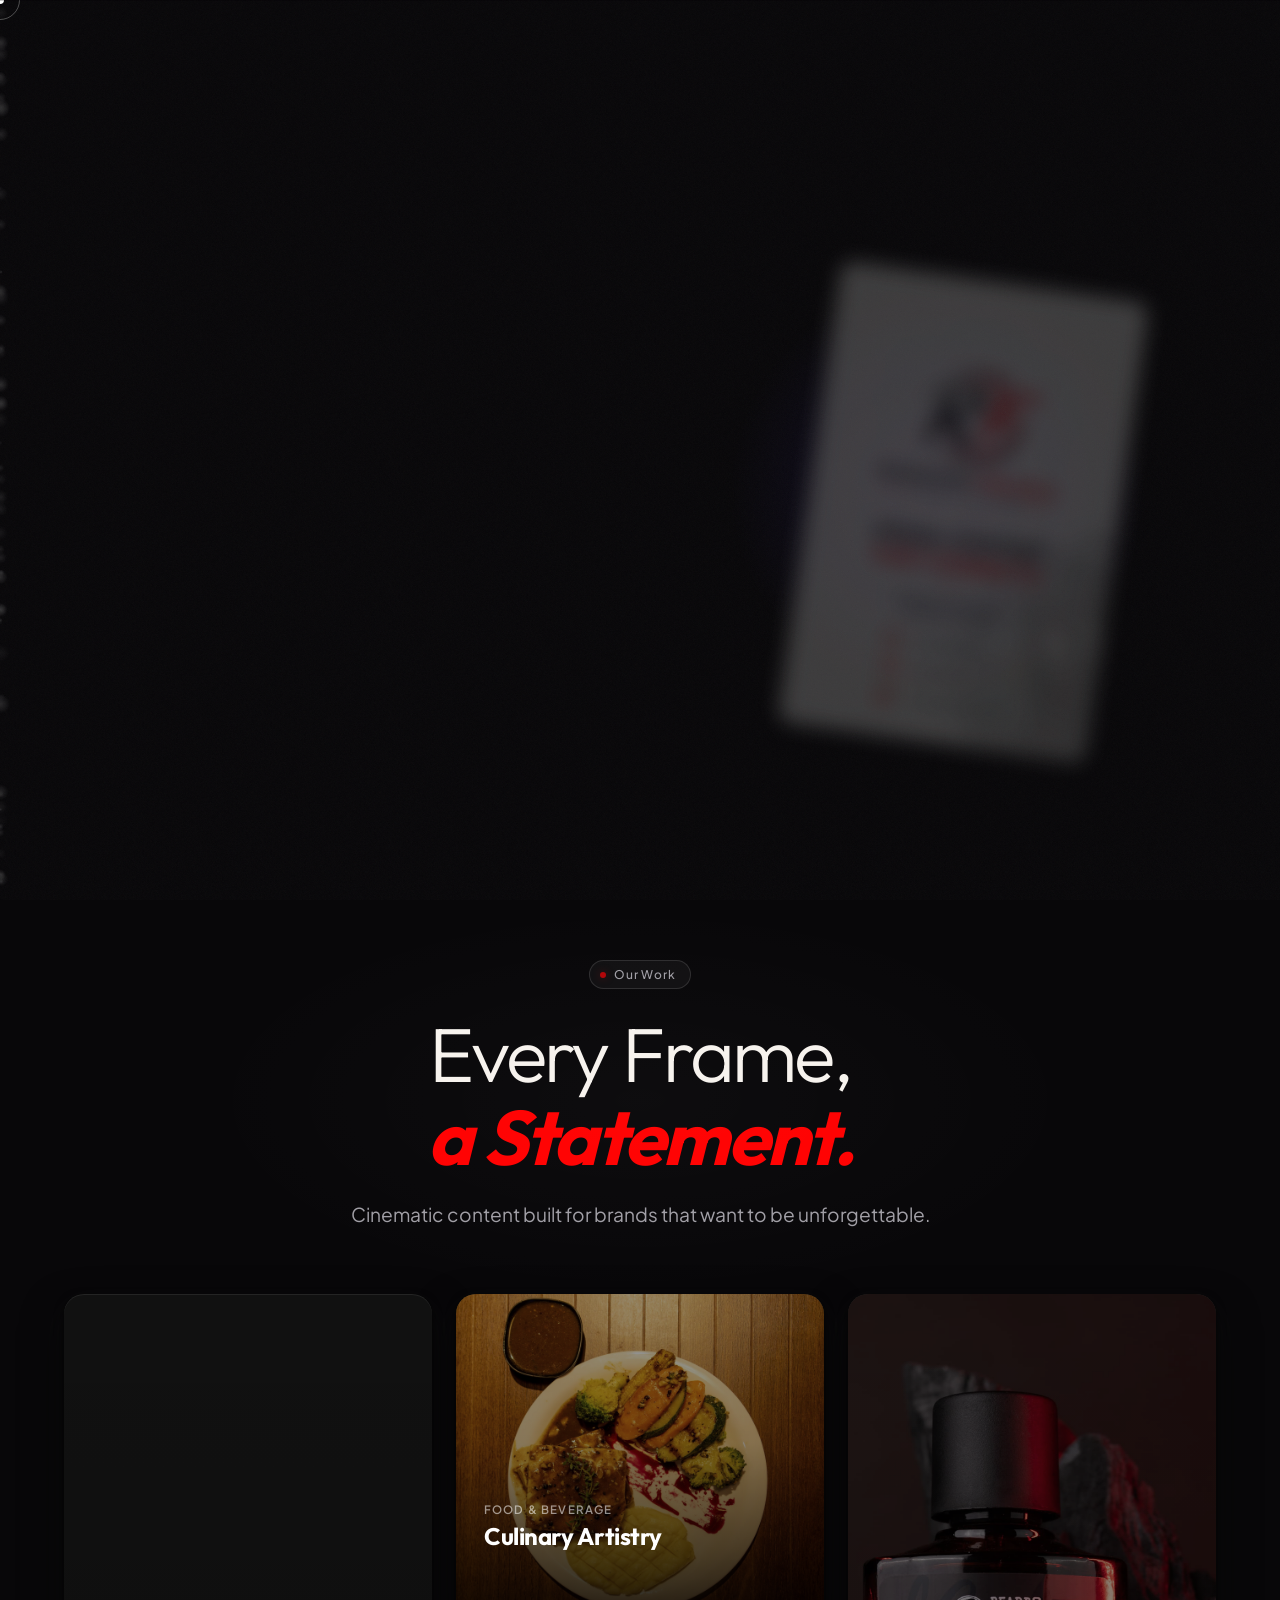
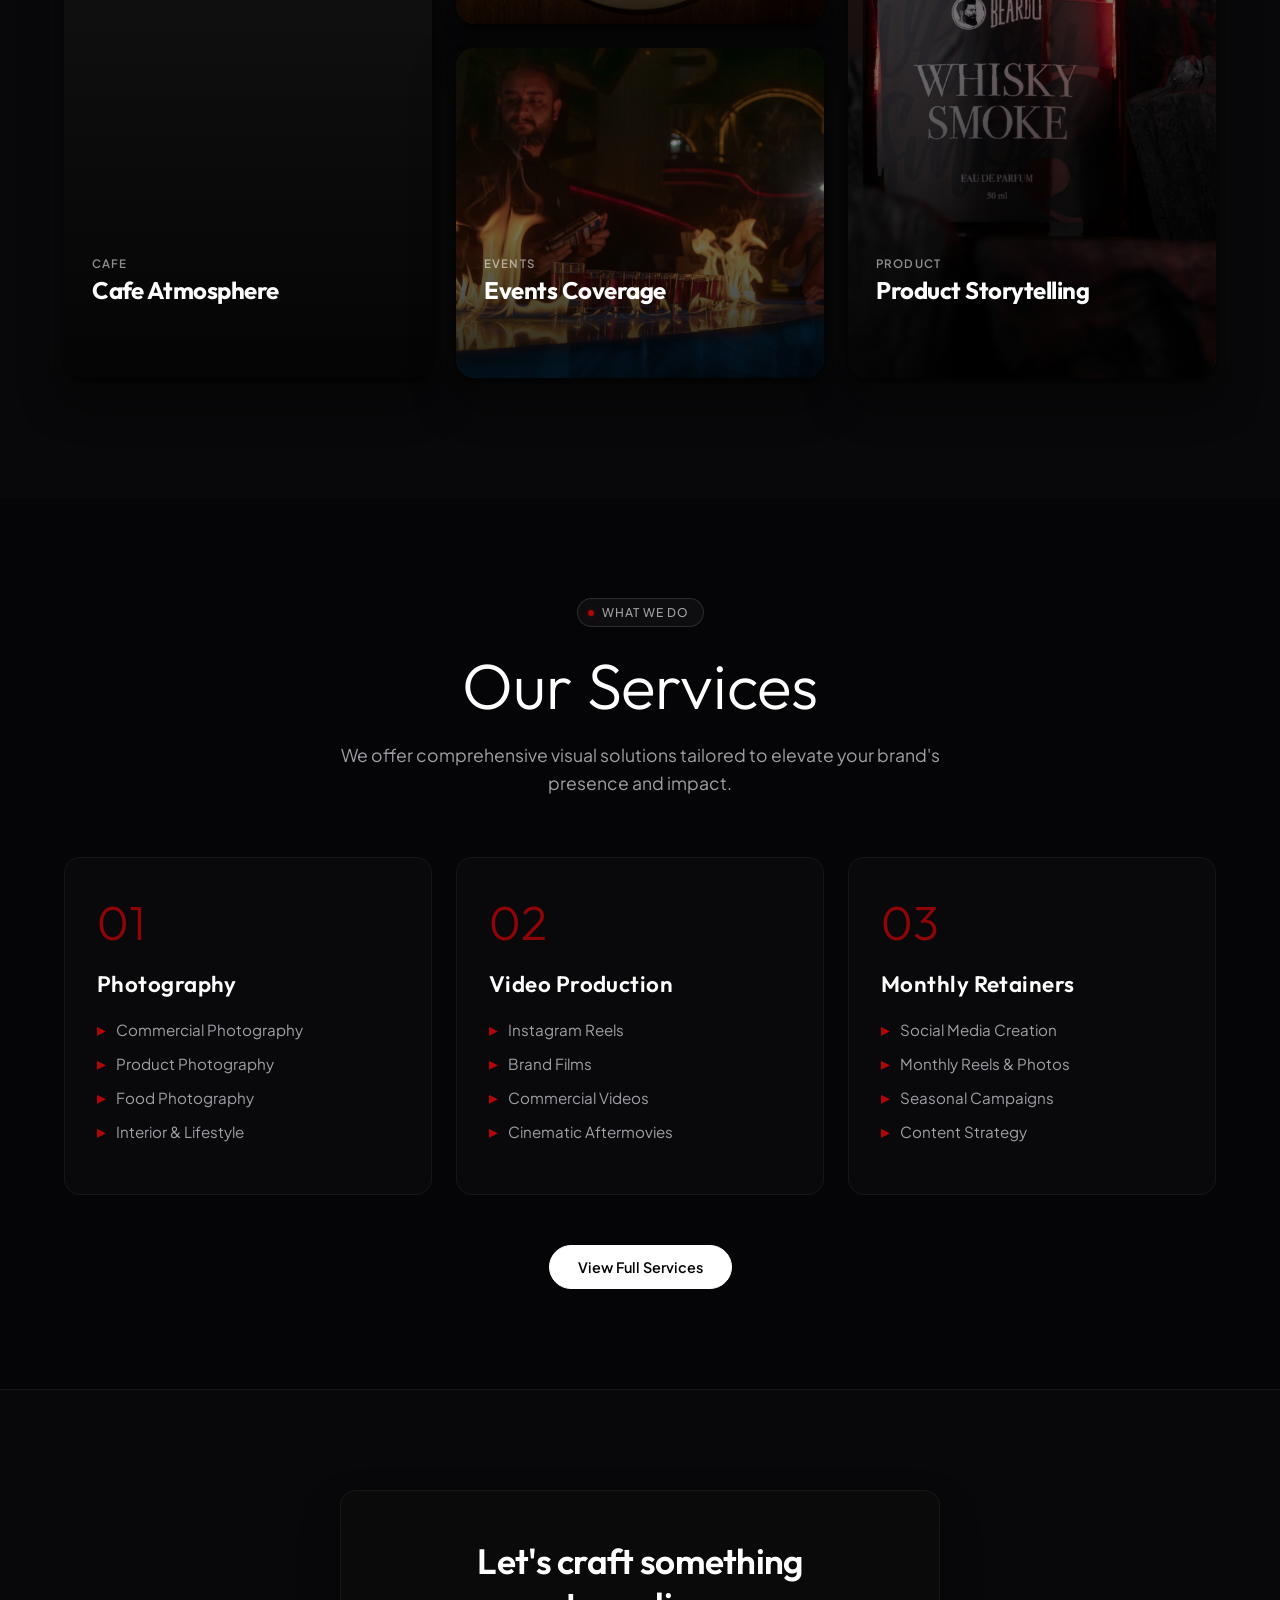
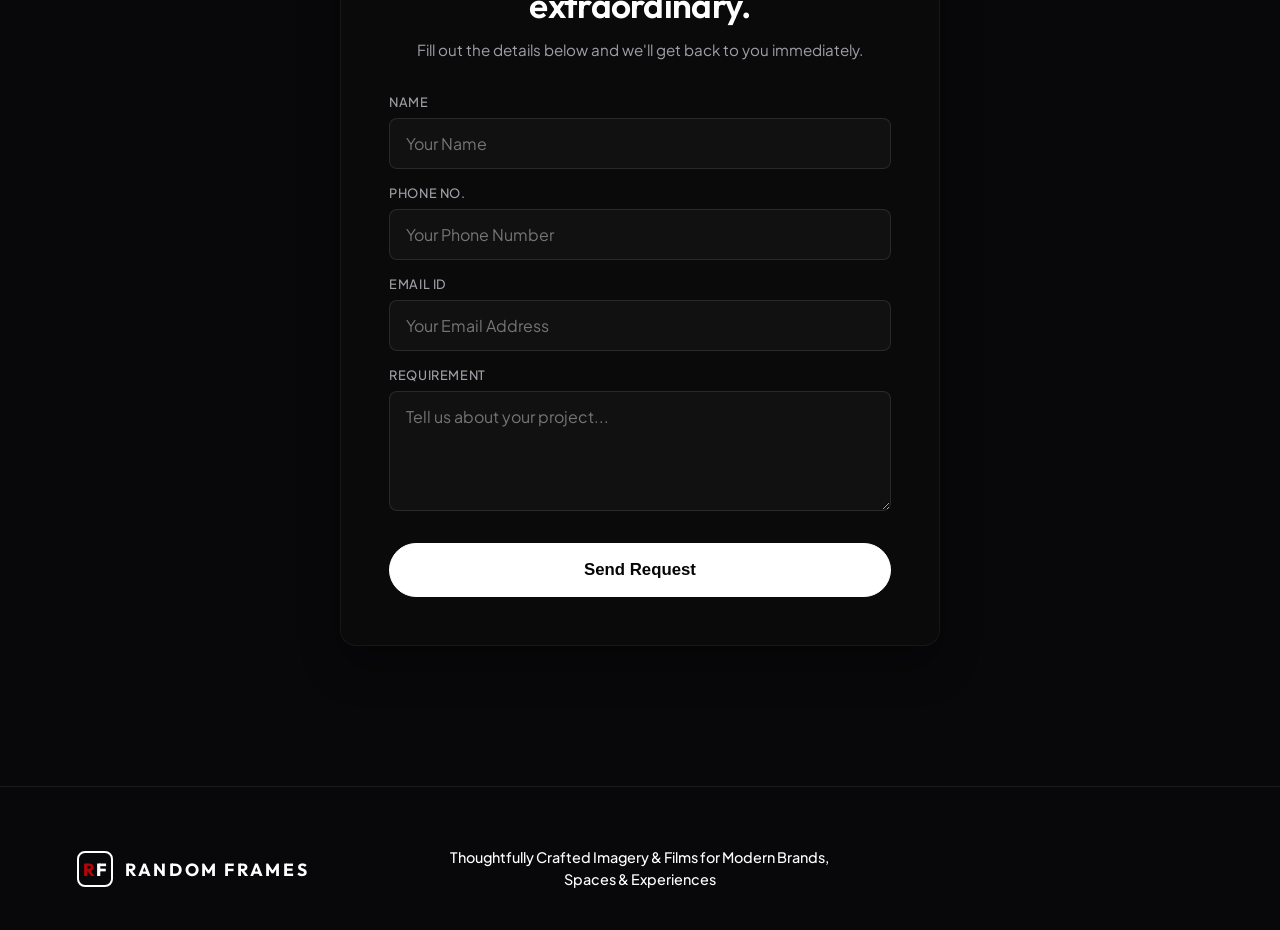
==== index.html @ 92a4f012 "Upload latest Random Frames website" ====
<!DOCTYPE html>
<html lang="en">

<head>
  <meta charset="UTF-8">
  <meta name="viewport" content="width=device-width, initial-scale=1.0">
  <title>Random Frames | Commercial Video for Brands</title>
  <link rel="icon" type="image/svg+xml" href="images/logo.svg">
  <!-- SEO Meta Tags -->
  <meta name="description"
    content="Random Frames crafts premium commercial video content for startups and emerging brands — turning your vision into cinematic stories that build trust, drive attention, and grow your business.">
  <meta name="author" content="Random Frames">

  <!-- Premium Fonts -->
  <link rel="preconnect" href="https://fonts.googleapis.com">
  <link rel="preconnect" href="https://fonts.gstatic.com" crossorigin>
  <link
    href="https://fonts.googleapis.com/css2?family=Outfit:wght@300;400;500;600;700&family=Plus+Jakarta+Sans:wght@300;400;500;600;700&display=swap"
    rel="stylesheet">

  <!-- CSS Stylesheet -->
  <link rel="stylesheet" href="style.css">


  <!-- GSAP CDN -->
  <script src="https://cdnjs.cloudflare.com/ajax/libs/gsap/3.12.2/gsap.min.js"></script>
</head>

<body class="home-page">

  <!-- Custom Premium Cursor -->
  <div class="custom-cursor" id="customCursor"></div>
  <div class="custom-cursor-follower" id="cursorFollower"></div>

  <!-- Cinematic Preloader Curtain -->
  <div class="preloader" id="preloader">
    <div class="preloader-content">
      <span class="preloader-text" id="preloaderText">RANDOM FRAMES</span>
      <div class="preloader-progress-bar">
        <div class="preloader-progress" id="preloaderProgress"></div>
      </div>
    </div>
  </div>

  <!-- Main Wrapper -->
  <div class="app-container">

    <!-- Navigation Bar -->
    <header class="navbar" id="navbar">
      <a href="index.html" class="nav-logo">
        <div class="logo-icon-rf header-rf">
          <span class="r">R</span><span class="f">F</span>
        </div>
        <span class="logo-text">Random Frames</span>
      </a>

      <nav class="nav-menu">
        <a href="#home" class="nav-link active">Home</a>
        <div class="nav-dropdown">
          <a href="#portfolio" class="nav-link dropdown-toggle">Our Work <span class="chevron">▼</span></a>
          <div class="dropdown-menu-container">
            <div class="dropdown-menu-grid">

              <!-- Food Category -->
              <a href="category-food.html" class="dropdown-item">
                <div class="dropdown-item-thumb">
                  <img src="images/Food & Beverage/food-5.webp" alt="Food">
                </div>
                <div class="dropdown-item-info">
                  <span class="dropdown-item-title">Food</span>
                  <span class="dropdown-item-desc">Premium menu visuals</span>
                </div>
              </a>

              <!-- Cafe Category -->
              <a href="category-cafe.html" class="dropdown-item">
                <div class="dropdown-item-thumb">
                  <video src="videos/cafe/Video-43.mp4" muted loop autoplay playsinline></video>
                </div>
                <div class="dropdown-item-info">
                  <span class="dropdown-item-title">Cafe</span>
                  <span class="dropdown-item-desc">Atmospheric cafe films</span>
                </div>
              </a>

              <!-- Events Category -->
              <a href="category-events.html" class="dropdown-item">
                <div class="dropdown-item-thumb">
                  <img src="images/events/IMG_7976.jpg" alt="Events">
                </div>
                <div class="dropdown-item-info">
                  <span class="dropdown-item-title">Events</span>
                  <span class="dropdown-item-desc">Unforgettable live coverage</span>
                </div>
              </a>

              <!-- Product Category -->
              <a href="category-product.html" class="dropdown-item">
                <div class="dropdown-item-thumb">
                  <img src="images/product/Perfume-1.jpg" alt="Product">
                </div>
                <div class="dropdown-item-info">
                  <span class="dropdown-item-title">Product</span>
                  <span class="dropdown-item-desc">Luxury commercial shoots</span>
                </div>
              </a>

            </div>
          </div>
        </div>
        <a href="services.html" class="nav-link">Services</a>
        <a href="#about" class="nav-link">About</a>
      </nav>

      <div class="nav-social-icons">
        <!-- Instagram -->
        <a href="https://www.instagram.com/random.frames.7/" target="_blank" rel="noopener noreferrer"
          class="nav-social-link" aria-label="Instagram" title="Follow on Instagram">
          <svg xmlns="http://www.w3.org/2000/svg" viewBox="0 0 24 24" fill="none" stroke="currentColor"
            stroke-width="1.8" stroke-linecap="round" stroke-linejoin="round">
            <rect x="2" y="2" width="20" height="20" rx="5" ry="5" />
            <circle cx="12" cy="12" r="4.5" />
            <circle cx="17.5" cy="6.5" r="0.5" fill="currentColor" stroke="none" />
          </svg>
        </a>
        <!-- WhatsApp -->
        <a href="https://wa.me/919886688047?text=Hi%20Random%20Frames!%20I%27d%20love%20to%20discuss%20a%20project%20with%20you."
          target="_blank" rel="noopener noreferrer" class="nav-social-link" aria-label="WhatsApp"
          title="Chat on WhatsApp">
          <svg xmlns="http://www.w3.org/2000/svg" viewBox="0 0 24 24" fill="currentColor">
            <path
              d="M17.472 14.382c-.297-.149-1.758-.867-2.03-.967-.273-.099-.471-.148-.67.15-.197.297-.767.966-.94 1.164-.173.199-.347.223-.644.075-.297-.15-1.255-.463-2.39-1.475-.883-.788-1.48-1.761-1.653-2.059-.173-.297-.018-.458.13-.606.134-.133.298-.347.446-.52.149-.174.198-.298.298-.497.099-.198.05-.371-.025-.52-.075-.149-.669-1.612-.916-2.207-.242-.579-.487-.5-.669-.51-.173-.008-.371-.01-.57-.01-.198 0-.52.074-.792.372-.272.297-1.04 1.016-1.04 2.479 0 1.462 1.065 2.875 1.213 3.074.149.198 2.096 3.2 5.077 4.487.709.306 1.262.489 1.694.625.712.227 1.36.195 1.871.118.571-.085 1.758-.719 2.006-1.413.248-.694.248-1.289.173-1.413-.074-.124-.272-.198-.57-.347z" />
            <path
              d="M12 0C5.373 0 0 5.373 0 12c0 2.117.553 4.103 1.522 5.83L.057 23.535a.5.5 0 0 0 .608.608l5.706-1.465A11.94 11.94 0 0 0 12 24c6.627 0 12-5.373 12-12S18.627 0 12 0zm0 22c-1.865 0-3.638-.498-5.168-1.37l-.37-.213-3.834.985.999-3.737-.228-.384A9.964 9.964 0 0 1 2 12C2 6.477 6.477 2 12 2s10 4.477 10 10-4.477 10-10 10z" />
          </svg>
        </a>
      </div>

      <!-- Mobile Menu Toggle -->
      <button class="mobile-menu-toggle" id="menuToggle" aria-label="Toggle Menu">
        <span></span>
        <span></span>
        <span></span>
      </button>
    </header>

    <!-- Mobile Navigation Overlay -->
    <div class="mobile-nav" id="mobileNav">
      <div class="mobile-nav-links">
        <a href="#home" class="mobile-nav-link">Home</a>
        <div class="mobile-dropdown">
          <button class="mobile-dropdown-toggle" id="mobileDropdownToggle">Our Work <span
              class="chevron">▼</span></button>
          <div class="mobile-dropdown-menu" id="mobileDropdownMenu">
            <a href="category-food.html" class="mobile-dropdown-link">Food</a>
            <a href="category-cafe.html" class="mobile-dropdown-link">Cafe</a>
            <a href="category-events.html" class="mobile-dropdown-link">Events</a>
            <a href="category-product.html" class="mobile-dropdown-link">Product</a>
          </div>
        </div>
        <a href="services.html" class="mobile-nav-link">Services</a>
        <a href="#about" class="mobile-nav-link">About</a>
        <div class="mobile-social-icons">
          <a href="https://www.instagram.com/random.frames.7/" target="_blank" rel="noopener noreferrer"
            class="mobile-social-link" aria-label="Instagram">
            <svg xmlns="http://www.w3.org/2000/svg" viewBox="0 0 24 24" fill="none" stroke="currentColor"
              stroke-width="1.8" stroke-linecap="round" stroke-linejoin="round">
              <rect x="2" y="2" width="20" height="20" rx="5" ry="5" />
              <circle cx="12" cy="12" r="4.5" />
              <circle cx="17.5" cy="6.5" r="0.5" fill="currentColor" stroke="none" />
            </svg>
            <span>Instagram</span>
          </a>
          <a href="https://wa.me/919886688047?text=Hi%20Random%20Frames!%20I%27d%20love%20to%20discuss%20a%20project%20with%20you."
            target="_blank" rel="noopener noreferrer" class="mobile-social-link" aria-label="WhatsApp">
            <svg xmlns="http://www.w3.org/2000/svg" viewBox="0 0 24 24" fill="currentColor">
              <path
                d="M17.472 14.382c-.297-.149-1.758-.867-2.03-.967-.273-.099-.471-.148-.67.15-.197.297-.767.966-.94 1.164-.173.199-.347.223-.644.075-.297-.15-1.255-.463-2.39-1.475-.883-.788-1.48-1.761-1.653-2.059-.173-.297-.018-.458.13-.606.134-.133.298-.347.446-.52.149-.174.198-.298.298-.497.099-.198.05-.371-.025-.52-.075-.149-.669-1.612-.916-2.207-.242-.579-.487-.5-.669-.51-.173-.008-.371-.01-.57-.01-.198 0-.52.074-.792.372-.272.297-1.04 1.016-1.04 2.479 0 1.462 1.065 2.875 1.213 3.074.149.198 2.096 3.2 5.077 4.487.709.306 1.262.489 1.694.625.712.227 1.36.195 1.871.118.571-.085 1.758-.719 2.006-1.413.248-.694.248-1.289.173-1.413-.074-.124-.272-.198-.57-.347z" />
              <path
                d="M12 0C5.373 0 0 5.373 0 12c0 2.117.553 4.103 1.522 5.83L.057 23.535a.5.5 0 0 0 .608.608l5.706-1.465A11.94 11.94 0 0 0 12 24c6.627 0 12-5.373 12-12S18.627 0 12 0zm0 22c-1.865 0-3.638-.498-5.168-1.37l-.37-.213-3.834.985.999-3.737-.228-.384A9.964 9.964 0 0 1 2 12C2 6.477 6.477 2 12 2s10 4.477 10 10-4.477 10-10 10z" />
            </svg>
            <span>WhatsApp</span>
          </a>
        </div>
      </div>
    </div>

    <!-- Hero / Cover Section -->
    <main class="hero-section" id="home">
      <div class="hero-grid">

        <!-- Left Side: Text Content -->
        <div class="hero-text-content">
          <div class="hero-badge" id="heroBadge">
            <span class="badge-dot"></span>
            Build · Brand · Boost
          </div>

          <h1 class="hero-title" id="heroTitle">
            <span class="anim-line">Your Brand Deserves</span>
            <span class="anim-line">a Story Worth</span>
            <span class="anim-line" style="color: red;">Watching.</span>
          </h1>

          <p class="hero-description" id="heroDescription">
            At Random Frames, we create visual content that brings your brand to life. From videos and reels to
            photography, we turn your vision into compelling content that captures attention and creates lasting impact.
          </p>

          <div class="hero-actions" id="heroActions">
            <a href="#portfolio" class="btn btn-primary magnetic" data-strength="20">See Our Work</a>
            <a href="#contact" class="btn btn-secondary magnetic" data-strength="20">Start a Project</a>
          </div>
        </div>

        <!-- Right Side: Cinematic Frame -->
        <div class="hero-media-content" id="heroMediaContainer">

          <!-- Pulsing ambient colour orb behind the stack -->
          <div class="hero-orb"></div>

          <!-- Ghost / echo card (blurred, rotated opposite) -->
          <div class="hero-echo-layer" id="heroEchoLayer">
            <img src="images/hero/MAIN LOGO.png" class="hero-echo-img" id="heroEchoImg" alt="">
          </div>

          <!-- Main tilted card -->
          <div class="hero-card-frame image-reveal-wrapper" id="heroRevealWrapper">

            <!-- Viewfinder corner brackets -->
            <span class="vf-corner vf-tl"></span>
            <span class="vf-corner vf-tr"></span>
            <span class="vf-corner vf-bl"></span>
            <span class="vf-corner vf-br"></span>

            <!-- Curtain for initial page-load reveal -->
            <div class="image-reveal-curtain"></div>

            <!-- Shutter blades (for transition animation) -->
            <div class="shutter-overlay" id="shutterOverlay">
              <div class="shutter-blade"></div>
              <div class="shutter-blade"></div>
              <div class="shutter-blade"></div>
              <div class="shutter-blade"></div>
              <div class="shutter-blade"></div>
            </div>

            <!-- Scanner line -->
            <div class="hero-scanner"></div>

            <!-- Slides -->
            <div class="hero-slideshow" id="heroSlideshow">
              <div class="hero-slide active" data-caption="Main Identity">
                <img src="images/hero/MAIN LOGO.png" alt="Random Frames Main Logo" class="hero-slide-img">
              </div>
              <div class="hero-slide" data-caption="Cafe Promo">
                <img src="images/hero/CAFE PROMO .png" alt="Cafe Promo Commercial" class="hero-slide-img">
              </div>
              <div class="hero-slide" data-caption="Event Coverage">
                <img src="images/hero/EVENT COVERAGE.png" alt="Event Coverage Video" class="hero-slide-img">
              </div>
              <div class="hero-slide" data-caption="Real Estate">
                <img src="images/hero/REAL ESTATE.png" alt="Real Estate Video Production" class="hero-slide-img">
              </div>
            </div>

            <!-- Vignette overlay -->
            <div class="slide-vignette"></div>


            <!-- Progress strips -->
            <div class="slide-progress-strips" id="slideProgressStrips">
              <div class="slide-strip active" data-index="0"></div>
              <div class="slide-strip" data-index="1"></div>
              <div class="slide-strip" data-index="2"></div>
              <div class="slide-strip" data-index="3"></div>
            </div>
          </div><!-- /.hero-card-frame -->

          <!-- Decorative ambient glow -->
          <div class="hero-ambient-glow"></div>
        </div><!-- /.hero-media-content -->


      </div>
    </main>

    <!-- ==================== PORTFOLIO SECTION ==================== -->
    <section class="portfolio-section" id="portfolio">

      <!-- Section Header -->
      <div class="portfolio-header">
        <div class="portfolio-header-badge">
          <span class="badge-dot"></span>
          Our Work
        </div>

        <h2 class="portfolio-heading">
          <span class="portfolio-heading-line">Every Frame,</span>
          <span class="portfolio-heading-line portfolio-heading-italic">a Statement.</span>
        </h2>

        <p class="portfolio-subtext">
          Cinematic content built for brands that want to be unforgettable.
        </p>
      </div>

      <!-- Category Cards Grid -->
      <div class="cat-grid" id="catGrid">

        <!-- Food -->
        <a href="category-food.html" class="cat-card" id="catFood">
          <div class="cat-card-media">
            <img src="images/Food & Beverage/food-5.webp" alt="Food Photography">
          </div>
          <div class="cat-card-overlay">
            <div class="cat-card-body">
              <div class="cat-card-label">Food &amp; Beverage</div>
              <h3 class="cat-card-title">Culinary Artistry</h3>
              <p class="cat-card-desc">Premium menu photography that makes every dish irresistible</p>
            </div>
            <div class="cat-card-arrow">↗</div>
          </div>
          <div class="cat-card-glow"></div>
        </a>

        <!-- Cafe -->
        <a href="category-cafe.html" class="cat-card cat-card--video-bg" id="catCafe">
          <div class="cat-card-media">
            <video muted loop autoplay playsinline>
              <source src="videos/cafe/Video-43.mp4" type="video/mp4">
            </video>
          </div>
          <div class="cat-card-overlay">
            <div class="cat-card-body">
              <div class="cat-card-label">Cafe</div>
              <h3 class="cat-card-title">Cafe Atmosphere</h3>
              <p class="cat-card-desc">Cinematic films that capture the soul of your cafe brand</p>
            </div>
            <div class="cat-card-arrow">↗</div>
          </div>
          <div class="cat-card-glow"></div>
        </a>

        <!-- Events -->
        <a href="category-events.html" class="cat-card" id="catEvents">
          <div class="cat-card-media">
            <img src="images/events/IMG_7976.jpg" alt="Events Coverage">
          </div>
          <div class="cat-card-overlay">
            <div class="cat-card-body">
              <div class="cat-card-label">Events</div>
              <h3 class="cat-card-title">Events Coverage</h3>
              <p class="cat-card-desc">High-energy live coverage that preserves every unforgettable moment</p>
            </div>
            <div class="cat-card-arrow">↗</div>
          </div>
          <div class="cat-card-glow"></div>
        </a>

        <!-- Product -->
        <a href="category-product.html" class="cat-card cat-card--tall" id="catProduct">
          <div class="cat-card-media">
            <img src="images/product/Perfume-1.jpg" alt="Product Shoots">
          </div>
          <div class="cat-card-overlay">
            <div class="cat-card-body">
              <div class="cat-card-label">Product</div>
              <h3 class="cat-card-title">Product Storytelling</h3>
              <p class="cat-card-desc">Luxury commercial shoots that make your product unforgettable</p>
            </div>
            <div class="cat-card-arrow">↗</div>
          </div>
          <div class="cat-card-glow"></div>
        </a>

      </div><!-- /cat-grid -->

    </section>
    <!-- ==================== END PORTFOLIO ==================== -->


    <!-- ==================== SERVICES SECTION ==================== -->
    <section class="services-section" id="services">
      <div class="services-header">
        <div class="services-badge scroll-reveal">
          <span class="badge-dot"></span>
          What We Do
        </div>
        <h2 class="services-heading scroll-reveal delay-1">Our Services</h2>
        <p class="services-subtext scroll-reveal delay-2">
          We offer comprehensive visual solutions tailored to elevate your brand's presence and impact.
        </p>
      </div>

      <div class="services-grid-home">
        <!-- Photography -->
        <div class="service-card-home scroll-reveal delay-1">
          <div class="luxury-index-home">01</div>
          <h3 class="service-title-home">Photography</h3>
          <ul class="service-list-home">
            <li>Commercial Photography</li>
            <li>Product Photography</li>
            <li>Food Photography</li>
            <li>Interior & Lifestyle</li>
          </ul>
        </div>

        <!-- Video Production -->
        <div class="service-card-home scroll-reveal delay-2">
          <div class="luxury-index-home">02</div>
          <h3 class="service-title-home">Video Production</h3>
          <ul class="service-list-home">
            <li>Instagram Reels</li>
            <li>Brand Films</li>
            <li>Commercial Videos</li>
            <li>Cinematic Aftermovies</li>
          </ul>
        </div>

        <!-- Content Production -->
        <div class="service-card-home scroll-reveal delay-3">
          <div class="luxury-index-home">03</div>
          <h3 class="service-title-home">Monthly Retainers</h3>
          <ul class="service-list-home">
            <li>Social Media Creation</li>
            <li>Monthly Reels & Photos</li>
            <li>Seasonal Campaigns</li>
            <li>Content Strategy</li>
          </ul>
        </div>
      </div>

      <div class="services-cta-wrap scroll-reveal delay-4">
        <a href="services.html" class="btn btn-primary">View Full Services</a>
      </div>
    </section>


    <!-- ==================== CONTACT SECTION ==================== -->
    <section class="contact-section" id="contact">
      <div class="contact-container scroll-reveal">
        <h2 class="contact-title scroll-reveal delay-1">Let's craft something <span
            class="highlight">extraordinary.</span></h2>
        <p class="contact-desc scroll-reveal delay-2">Fill out the details below and we'll get back to you immediately.
        </p>

        <form class="project-form scroll-reveal delay-3" id="projectForm">
          <div class="form-group">
            <label for="pName">Name</label>
            <input type="text" id="pName" placeholder="Your Name" required>
          </div>
          <div class="form-group">
            <label for="pPhone">Phone No.</label>
            <input type="tel" id="pPhone" placeholder="Your Phone Number" required>
          </div>
          <div class="form-group">
            <label for="pEmail">Email ID</label>
            <input type="email" id="pEmail" placeholder="Your Email Address" required>
          </div>
          <div class="form-group">
            <label for="pReq">Requirement</label>
            <textarea id="pReq" rows="4" placeholder="Tell us about your project..." required></textarea>
          </div>
          <button type="submit" class="btn btn-primary form-submit-btn">Send Request</button>
        </form>
      </div>
    </section>
    <!-- ==================== END CONTACT ==================== -->

  </div>


  <!-- Modern Video Lightbox Player Modal -->
  <div class="video-modal" id="videoModal">
    <div class="video-modal-bg" id="videoModalBg"></div>
    <div class="video-modal-container" id="videoModalContainer">
      <button class="video-modal-close" id="videoModalClose" aria-label="Close Player">✕</button>
      <div class="video-player-wrapper">
        <video id="modalVideo" src="" playsinline></video>

        <!-- Premium Controls Overlay -->
        <div class="player-controls" id="playerControls">
          <!-- Seeker / Timeline -->
          <div class="timeline-container" id="timelineContainer">
            <div class="timeline-slider">
              <div class="timeline-progress" id="timelineProgress"></div>
              <div class="timeline-hover" id="timelineHover"></div>
              <div class="timeline-handle" id="timelineHandle"></div>
            </div>
          </div>

          <div class="controls-main">
            <div class="controls-left">
              <button class="control-btn" id="playBtn" aria-label="Play/Pause">
                <svg class="play-icon" viewBox="0 0 24 24" width="22" height="22">
                  <path d="M8 5v14l11-7z" fill="white" />
                </svg>
                <svg class="pause-icon" viewBox="0 0 24 24" width="22" height="22" style="display:none;">
                  <path d="M6 19h4V5H6v14zm8-14v14h4V5h-4z" fill="white" />
                </svg>
              </button>

              <div class="volume-container">
                <button class="control-btn" id="volumeBtn" aria-label="Mute/Unmute">
                  <svg class="volume-high" viewBox="0 0 24 24" width="20" height="20">
                    <path
                      d="M3 9v6h4l5 5V4L7 9H3zm13.5 3c0-1.77-1.02-3.29-2.5-4.03v8.05c1.48-.73 2.5-2.25 2.5-4.02zM14 3.23v2.06c2.89.86 5 3.54 5 6.71s-2.11 5.85-5 6.71v2.06c4.01-.91 7-4.49 7-8.77s-2.99-7.86-7-8.77z"
                      fill="white" />
                  </svg>
                  <svg class="volume-muted" viewBox="0 0 24 24" width="20" height="20" style="display:none;">
                    <path
                      d="M16.5 12c0-1.77-1.02-3.29-2.5-4.03v2.21l2.45 2.45c.03-.21.05-.42.05-.63zm2.5 0c0 .94-.2 1.82-.54 2.64l1.51 1.51C20.63 14.91 21 13.5 21 12c0-4.28-2.99-7.86-7-8.77v2.06c2.89.86 5 3.54 5 6.71zM4.27 3L3 4.27 7.73 9H3v6h4l5 5v-6.73l4.25 4.25c-.67.52-1.42.93-2.25 1.18v2.06c1.38-.31 2.63-.95 3.69-1.81L19.73 21 21 19.73l-9-9L4.27 3zM12 4L9.91 6.09 12 8.18V4z"
                      fill="white" />
                  </svg>
                </button>
                <div class="volume-slider-wrap">
                  <div class="volume-track">
                    <div class="volume-bar" id="volumeBar"></div>
                  </div>
                </div>
              </div>

              <div class="time-display">
                <span id="currentTime">0:00</span>
                <span class="time-separator">/</span>
                <span id="durationTime">0:00</span>
              </div>
            </div>

            <div class="controls-right">
              <button class="control-btn speed-toggle" id="speedBtn">1.0x</button>
              <button class="control-btn" id="fullscreenBtn" aria-label="Toggle Fullscreen">
                <svg viewBox="0 0 24 24" width="20" height="20">
                  <path d="M7 14H5v5h5v-2H7v-3zm-2-4h2V7h3V5H5v5zm12 7h-3v2h5v-5h-2v3zM14 5v2h3v3h2V5h-5z"
                    fill="white" />
                </svg>
              </button>
            </div>
          </div>
        </div>
      </div>
    </div>
  </div>

  <!-- FOOTER -->
  <footer class="main-footer">
    <div class="footer-left scroll-reveal">
      <a href="index.html" class="footer-logo-wrap">
        <div class="logo-icon-rf footer-rf">
          <span class="r">R</span><span class="f">F</span>
        </div>
        <span class="footer-logo">RANDOM FRAMES</span>
      </a>
    </div>
    <div class="footer-middle scroll-reveal delay-1">
      <p class="footer-tagline">Thoughtfully Crafted Imagery & Films for Modern Brands, Spaces & Experiences</p>
    </div>
    <div class="footer-right scroll-reveal delay-2">
      <a href="https://www.instagram.com/random.frames.7/" target="_blank" rel="noopener noreferrer"
        class="footer-social-link">
        <svg xmlns="http://www.w3.org/2000/svg" viewBox="0 0 24 24" fill="none" stroke="currentColor" stroke-width="1.8"
          stroke-linecap="round" stroke-linejoin="round">
          <rect x="2" y="2" width="20" height="20" rx="5" ry="5" />
          <circle cx="12" cy="12" r="4.5" />
          <circle cx="17.5" cy="6.5" r="0.5" fill="currentColor" stroke="none" />
        </svg>
        <span>@random.frames.7</span>
      </a>
    </div>
  </footer>

  <!-- JavaScript -->
  <script src="script.js"></script>
</body>

</html>
---- style.css ----
/* Modern Reset & Base Styles */
*,
*::before,
*::after {
  box-sizing: border-box;
  margin: 0;
  padding: 0;
}

:root {
  --bg-color: #080709;
  --bg-darker: #050406;
  --text-primary: #f7f3ee;
  --text-secondary: #a19fa6;
  --text-dim: #6d6b71;
  --accent-white: #ffffff;
  --accent-gray: rgba(255, 255, 255, 0.08);
  --accent-gray-hover: rgba(255, 255, 255, 0.16);
  --border-color: rgba(255, 255, 255, 0.08);

  --font-heading: 'Outfit', -apple-system, BlinkMacSystemFont, "Segoe UI", Roboto, sans-serif;
  --font-body: 'Plus Jakarta Sans', -apple-system, BlinkMacSystemFont, "Segoe UI", Roboto, sans-serif;

  --transition-smooth: all 0.6s cubic-bezier(0.16, 1, 0.3, 1);
  --transition-fast: all 0.3s cubic-bezier(0.25, 0.8, 0.25, 1);

  /* Brand accent red */
  --accent-red: #b10508;
  --accent-red-glow: rgba(177, 5, 8, 0.35);
}

html {
  scroll-behavior: smooth;
  background-color: var(--bg-color);
  color: var(--text-primary);
  font-family: var(--font-body);
  overflow-x: hidden;
  -webkit-font-smoothing: antialiased;
  -moz-osx-font-smoothing: grayscale;
}

body {
  width: 100%;
  min-height: 100vh;
  overflow-x: hidden;
  background-color: var(--bg-color);
}

/* Film Grain Overlay */
body::after {
  content: '';
  position: fixed;
  top: 0;
  left: 0;
  width: 100%;
  height: 100%;
  pointer-events: none;
  z-index: 9998;
  opacity: 0.035;
  background-image: url("data:image/svg+xml,%3Csvg viewBox='0 0 256 256' xmlns='http://www.w3.org/2000/svg'%3E%3Cfilter id='noise'%3E%3CfeTurbulence type='fractalNoise' baseFrequency='0.9' numOctaves='4' stitchTiles='stitch'/%3E%3C/filter%3E%3Crect width='100%25' height='100%25' filter='url(%23noise)'/%3E%3C/svg%3E");
  background-repeat: repeat;
  background-size: 128px 128px;
}

/* Custom Scrollbar */
::-webkit-scrollbar {
  width: 8px;
}

::-webkit-scrollbar-track {
  background: var(--bg-darker);
}

::-webkit-scrollbar-thumb {
  background: var(--text-dim);
  border-radius: 4px;
}

::-webkit-scrollbar-thumb:hover {
  background: var(--accent-red);
}

/* Custom Cursor Styles */
.custom-cursor {
  width: 8px;
  height: 8px;
  background-color: var(--accent-white);
  border-radius: 50%;
  position: fixed;
  transform: translate(-50%, -50%);
  pointer-events: none;
  z-index: 10000;
  transition: width 0.3s, height 0.3s, background-color 0.3s;
}

.custom-cursor-follower {
  width: 40px;
  height: 40px;
  border: 1px solid rgba(255, 255, 255, 0.3);
  border-radius: 50%;
  position: fixed;
  transform: translate(-50%, -50%);
  pointer-events: none;
  z-index: 9999;
  mix-blend-mode: difference;
  transition: transform 0.1s ease-out, width 0.3s, height 0.3s, background-color 0.3s, border-color 0.3s;
}

/* Hover effects for Cursor */
body.hovering-link .custom-cursor {
  width: 24px;
  height: 24px;
  background-color: rgba(255, 255, 255, 0.2);
}

body.hovering-link .custom-cursor-follower {
  width: 60px;
  height: 60px;
  border-color: rgba(255, 255, 255, 0.8);
  background-color: rgba(255, 255, 255, 0.05);
}

/* Preloader Curtain */
.preloader {
  position: fixed;
  top: 0;
  left: 0;
  width: 100%;
  height: 100%;
  background-color: var(--bg-darker);
  z-index: 99999;
  display: flex;
  justify-content: center;
  align-items: center;
  overflow: hidden;
}

.preloader-content {
  text-align: center;
  width: 300px;
}

.preloader-text {
  font-family: var(--font-heading);
  font-weight: 700;
  font-size: 2rem;
  letter-spacing: 0.2em;
  color: var(--text-primary);
  display: block;
  margin-bottom: 20px;
  opacity: 0;
  transform: translateY(20px);
}

.preloader-progress-bar {
  width: 100%;
  height: 2px;
  background-color: var(--accent-gray);
  border-radius: 2px;
  overflow: hidden;
}

.preloader-progress {
  width: 0%;
  height: 100%;
  background-color: var(--accent-red);
  transition: width 0.05s linear;
}

/* App Container */
.app-container {
  opacity: 0;
  /* Animated to 1 after preloader */
  transition: opacity 0.8s ease-in-out;
}

/* Header & Navigation */
.navbar {
  position: fixed;
  top: 0;
  left: 0;
  width: 100%;
  height: 90px;
  display: flex;
  justify-content: space-between;
  align-items: center;
  padding: 0 6%;
  z-index: 1000;
  backdrop-filter: blur(16px);
  -webkit-backdrop-filter: blur(16px);
  background-color: rgba(8, 7, 9, 0.75);
  border-bottom: 1px solid var(--border-color);
  transform: translateY(-100%);
}

/* Immediately show navbar on other pages (non-home pages) where GSAP preloader doesn't run */
body:not(.home-page) .navbar {
  transform: translateY(0);
}

/* Subpage nav-cta link button */
.nav-cta {
  font-size: 0.875rem;
  font-weight: 600;
  color: var(--accent-white);
  text-decoration: none;
  border: 1.5px solid rgba(255, 255, 255, 0.35);
  border-radius: 50px;
  padding: 8px 22px;
  transition: background 0.25s ease, border-color 0.25s ease, transform 0.2s ease;
  white-space: nowrap;
}

.nav-cta:hover {
  background: rgba(255, 255, 255, 0.1);
  border-color: rgba(255, 255, 255, 0.7);
  transform: translateY(-1px);
}

/* Mobile dropdown accordion inside mobile-nav */
.mobile-dropdown {
  width: 100%;
  text-align: center;
}

.mobile-dropdown-toggle {
  background: none;
  border: none;
  font-family: var(--font-heading);
  font-size: 1.8rem;
  font-weight: 500;
  color: var(--text-secondary);
  cursor: pointer;
  transition: color 0.25s ease;
  display: flex;
  align-items: center;
  gap: 8px;
  justify-content: center;
}

.mobile-dropdown-toggle:hover,
.mobile-dropdown-toggle.active {
  color: var(--accent-white);
}

.mobile-dropdown-menu {
  display: none;
  flex-direction: column;
  gap: 12px;
  padding-top: 16px;
}

.mobile-dropdown-menu.active {
  display: flex;
}

.mobile-dropdown-link {
  font-family: var(--font-heading);
  font-size: 1.2rem;
  font-weight: 400;
  color: var(--text-secondary);
  text-decoration: none;
  transition: color 0.2s ease;
}

.mobile-dropdown-link:hover {
  color: var(--accent-white);
}

.nav-logo {
  display: flex;
  align-items: center;
  gap: 12px;
  cursor: pointer;
  text-decoration: none;
}

.logo-icon-rf {
  display: inline-flex;
  align-items: center;
  justify-content: center;
  width: 36px;
  height: 36px;
  border: 2px solid var(--accent-white);
  border-radius: 8px;
  /* Rounded square */
  font-family: var(--font-heading);
  font-weight: 800;
  font-size: 1.1rem;
  letter-spacing: 0.5px;
  background: transparent;
}

/* Header version: R is white, F is red */
.header-rf .r {
  color: var(--accent-white);
}

.header-rf .f {
  color: var(--accent-red);
}

/* Footer version: R is red, F is white */
.footer-rf .r {
  color: var(--accent-red);
}

.footer-rf .f {
  color: var(--accent-white);
}

.logo-text {
  font-family: var(--font-heading);
  font-weight: 600;
  font-size: 1.25rem;
  letter-spacing: -0.01em;
  color: var(--accent-white);
}

.nav-menu {
  display: flex;
  align-items: center;
  gap: 2.5rem;
}

.nav-social-icons {
  display: flex;
  align-items: center;
  gap: 16px;
}

.nav-social-link {
  display: flex;
  align-items: center;
  justify-content: center;
  width: 40px;
  height: 40px;
  border-radius: 50%;
  border: 1px solid rgba(255, 255, 255, 0.1);
  background: rgba(255, 255, 255, 0.03);
  color: var(--text-secondary);
  transition: all 0.3s cubic-bezier(0.25, 1, 0.5, 1);
}

.nav-social-link svg {
  width: 18px;
  height: 18px;
}

.nav-social-link:hover {
  background: var(--accent-red);
  border-color: var(--accent-red);
  color: #fff;
  transform: translateY(-2px);
  box-shadow: 0 4px 12px var(--accent-red-glow);
}

.nav-link {
  font-size: 0.9rem;
  font-weight: 500;
  color: var(--text-secondary);
  text-decoration: none;
  position: relative;
  padding: 8px 0;
  transition: var(--transition-fast);
}

.nav-link:hover,
.nav-link.active {
  color: var(--accent-white);
}

.nav-link::after {
  content: '';
  position: absolute;
  bottom: 0;
  left: 0;
  width: 0;
  height: 1.5px;
  background-color: red;
  transition: var(--transition-fast);
}

.nav-link:hover::after,
.nav-link.active::after {
  width: 100%;
}

/* ---- Nav Dropdown ---- */
.nav-dropdown {
  position: relative;
}

.dropdown-toggle .chevron {
  font-size: 0.6rem;
  display: inline-block;
  margin-left: 4px;
  transition: transform 0.3s ease;
  vertical-align: middle;
  opacity: 0.6;
}

.nav-dropdown:hover .chevron {
  transform: rotate(180deg);
}

.dropdown-menu-container {
  position: absolute;
  top: calc(100% + 14px);
  left: 50%;
  transform: translateX(-50%) translateY(10px);
  background: rgba(10, 10, 10, 0.88);
  border: 1px solid rgba(255, 255, 255, 0.08);
  border-radius: 20px;
  backdrop-filter: blur(24px);
  -webkit-backdrop-filter: blur(24px);
  padding: 16px;
  min-width: 480px;
  box-shadow: 0 32px 80px rgba(0, 0, 0, 0.6), 0 0 0 1px rgba(255, 255, 255, 0.04);
  opacity: 0;
  visibility: hidden;
  pointer-events: none;
  transform: translateX(-50%) translateY(14px);
  transition: opacity 0.3s ease, transform 0.3s cubic-bezier(0.16, 1, 0.3, 1), visibility 0.3s;
  z-index: 200;
}

.nav-dropdown:hover .dropdown-menu-container {
  opacity: 1;
  visibility: visible;
  pointer-events: all;
  transform: translateX(-50%) translateY(0);
}

/* Invisible bridge to prevent hover loss between link and dropdown */
.dropdown-menu-container::before {
  content: '';
  position: absolute;
  top: -20px;
  left: 0;
  width: 100%;
  height: 20px;
}

.dropdown-menu-grid {
  display: grid;
  grid-template-columns: 1fr 1fr;
  gap: 10px;
}

.dropdown-item {
  display: flex;
  align-items: center;
  gap: 12px;
  padding: 10px 12px;
  border-radius: 12px;
  text-decoration: none;
  transition: background 0.25s ease;
  border: 1px solid transparent;
}

.dropdown-item:hover {
  background: rgba(255, 255, 255, 0.06);
  border-color: rgba(255, 255, 255, 0.08);
}

.dropdown-item-thumb {
  width: 56px;
  height: 72px;
  border-radius: 8px;
  overflow: hidden;
  flex-shrink: 0;
  background: #1a1a1a;
}

.dropdown-item-thumb img,
.dropdown-item-thumb video {
  width: 100%;
  height: 100%;
  object-fit: cover;
  display: block;
}

.dropdown-item-info {
  display: flex;
  flex-direction: column;
  gap: 3px;
}

.dropdown-item-title {
  font-family: var(--font-heading);
  font-size: 0.92rem;
  font-weight: 600;
  color: var(--accent-white);
  letter-spacing: -0.01em;
}

.dropdown-item-desc {
  font-size: 0.75rem;
  color: var(--text-secondary);
  line-height: 1.35;
}

/* ---- Mobile dropdown ---- */
.mobile-dropdown {
  display: flex;
  flex-direction: column;
  gap: 0;
}

.mobile-dropdown-toggle {
  background: none;
  border: none;
  color: var(--text-secondary);
  font-size: 1.1rem;
  font-family: var(--font-heading);
  font-weight: 500;
  cursor: pointer;
  text-align: left;
  padding: 6px 0;
  display: flex;
  align-items: center;
  gap: 6px;
  transition: color 0.25s ease;
}

.mobile-dropdown-toggle:hover {
  color: var(--accent-white);
}

.mobile-dropdown-menu {
  display: flex;
  flex-direction: column;
  gap: 0;
  max-height: 0;
  overflow: hidden;
  transition: max-height 0.4s cubic-bezier(0.16, 1, 0.3, 1);
  padding-left: 1rem;
}

.mobile-dropdown-menu.is-open {
  max-height: 200px;
}

.mobile-dropdown-link {
  font-size: 0.95rem;
  color: var(--text-secondary);
  text-decoration: none;
  padding: 8px 0;
  transition: color 0.2s;
  border-bottom: 1px solid rgba(255, 255, 255, 0.06);
}

.mobile-dropdown-link:hover {
  color: var(--accent-white);
}

.mobile-social-icons {
  display: flex;
  flex-direction: column;
  gap: 12px;
  margin-top: 1rem;
  padding-top: 1rem;
  border-top: 1px solid rgba(255, 255, 255, 0.08);
}

.mobile-social-link {
  display: flex;
  align-items: center;
  gap: 12px;
  font-size: 0.95rem;
  color: var(--text-secondary);
  text-decoration: none;
  padding: 8px 0;
  transition: color 0.2s;
}

.mobile-social-link svg {
  width: 20px;
  height: 20px;
}

.mobile-social-link:hover {
  color: var(--accent-red);
}

/* Buttons */
.btn {
  display: inline-flex;
  justify-content: center;
  align-items: center;
  padding: 12px 28px;
  border-radius: 30px;
  font-size: 0.9rem;
  font-weight: 600;
  text-decoration: none;
  cursor: pointer;
  transition: transform 0.2s cubic-bezier(0.25, 1, 0.5, 1), background-color 0.3s, color 0.3s, border-color 0.3s;
}

.btn-contact {
  background-color: var(--accent-white);
  color: var(--bg-darker);
  border: 1px solid var(--accent-white);
}

.btn-contact:hover {
  background-color: transparent;
  color: var(--accent-white);
}

.btn-primary {
  background-color: var(--accent-white);
  color: var(--bg-darker);
  border: 1px solid var(--accent-white);
}

.btn-primary:hover {
  background-color: transparent;
  color: var(--accent-white);
}

.btn-secondary {
  background-color: var(--accent-gray);
  color: var(--accent-white);
  border: 1px solid var(--border-color);
}

.btn-secondary:hover {
  background-color: var(--accent-gray-hover);
  border-color: var(--text-secondary);
}

#tabImages,
#tabReels {
  border: solid 1px red;
  border-radius: 50px;
}

/* =====================================================
   GLOBAL SCROLL REVEAL (Added for smooth entry)
   ===================================================== */
.scroll-reveal {
  opacity: 0;
  transform: translateY(30px);
  transition: opacity 0.8s cubic-bezier(0.16, 1, 0.3, 1), transform 0.8s cubic-bezier(0.16, 1, 0.3, 1);
  will-change: opacity, transform;
}

.scroll-reveal.is-visible {
  opacity: 1;
  transform: translateY(0);
}

.scroll-reveal.delay-1 {
  transition-delay: 0.15s;
}

.scroll-reveal.delay-2 {
  transition-delay: 0.3s;
}

.scroll-reveal.delay-3 {
  transition-delay: 0.45s;
}

/* Hero Section */
.hero-section {
  width: 100%;
  min-height: 100vh;
  padding: 140px 6% 60px 6%;
  display: flex;
  align-items: center;
  position: relative;
  overflow: hidden;
}

.hero-grid {
  display: grid;
  grid-template-columns: 1fr 1fr;
  gap: 6%;
  width: 100%;
  max-width: 1600px;
  margin: 0 auto;
  align-items: center;
}

/* Hero Text Side */
.hero-text-content {
  display: flex;
  flex-direction: column;
  align-items: flex-start;
  z-index: 10;
}

/* Hero Badge Tag */
.hero-badge {
  display: inline-flex;
  align-items: center;
  gap: 8px;
  padding: 6px 14px 6px 10px;
  border: 1px solid rgba(255, 255, 255, 0.12);
  border-radius: 100px;
  font-size: 0.75rem;
  font-weight: 500;
  letter-spacing: 0.08em;
  color: var(--text-secondary);
  margin-bottom: 2rem;
  background: rgba(255, 255, 255, 0.04);
  opacity: 0;
  transform: translateY(16px);
}

.badge-dot {
  width: 7px;
  height: 7px;
  border-radius: 50%;
  background-color: var(--accent-red);
  box-shadow: 0 0 8px var(--accent-red-glow);
  animation: pulse-dot 2s ease-in-out infinite;
  flex-shrink: 0;
}

@keyframes pulse-dot {

  0%,
  100% {
    opacity: 1;
    transform: scale(1);
  }

  50% {
    opacity: 0.5;
    transform: scale(0.75);
  }
}

.hero-title {
  font-family: var(--font-heading);
  font-size: 3.8rem;
  font-weight: 300;
  line-height: 1.12;
  letter-spacing: -0.03em;
  color: var(--text-primary);
  margin-bottom: 2rem;
}

/* Make the last anim-line bold for punch */
.hero-title .anim-line:last-child .word-inner {
  font-weight: 700;
  font-style: italic;
  color: #ff0000;
}

.anim-line {
  display: block;
  overflow: hidden;
  position: relative;
}

/* Individual words will be injected here and styled */
.word-wrapper {
  display: inline-block;
  overflow: hidden;
  vertical-align: top;
}

.word-inner {
  display: inline-block;
  transform: translateY(100%);
}

.hero-description {
  font-size: 1rem;
  line-height: 1.65;
  color: var(--text-secondary);
  max-width: 500px;
  margin-bottom: 2.5rem;
  opacity: 0;
  transform: translateY(20px);
}

.hero-actions {
  display: flex;
  gap: 1rem;
  opacity: 0;
  transform: translateY(20px);
}

/* ═══════════════════════════════════════════
   HERO MEDIA — CINEMA FRAME SYSTEM
   ═══════════════════════════════════════════ */

/* Container */
.hero-media-content {
  position: relative;
  width: 100%;
  overflow: visible;
  display: flex;
  justify-content: center;
  align-items: center;
  padding: 40px 0;
}

/* ── Pulsing ambient orb ── */
.hero-orb {
  position: absolute;
  width: 420px;
  height: 420px;
  border-radius: 50%;
  background: radial-gradient(circle,
      rgba(160, 100, 255, 0.10) 0%,
      rgba(80, 60, 200, 0.06) 45%,
      transparent 70%);
  pointer-events: none;
  z-index: 0;
  animation: orbBreath 7s ease-in-out infinite;
}

@keyframes orbBreath {

  0%,
  100% {
    transform: scale(1);
    opacity: 0.6;
  }

  50% {
    transform: scale(1.25);
    opacity: 1;
  }
}

/* ── Ghost / echo card ── */
.hero-echo-layer {
  position: absolute;
  width: 72%;
  max-width: 310px;
  aspect-ratio: 2/3;
  z-index: 1;
  /* Rotate opposite direction to the main card — creates depth stack illusion */
  transform: rotate(8deg) translate(28px, 18px);
  filter: blur(10px) brightness(0.35) saturate(1.4);
  opacity: 0.65;
  overflow: hidden;
  border-radius: 14px;
  pointer-events: none;
  transition: transform 0.7s cubic-bezier(0.16, 1, 0.3, 1);
}

.hero-media-content:hover .hero-echo-layer {
  transform: rotate(4deg) translate(20px, 12px);
}

.hero-echo-img {
  width: 100%;
  height: 100%;
  object-fit: cover;
}

/* ── Main tilted card ── */
.image-reveal-wrapper,
.hero-card-frame {
  position: relative;
  z-index: 2;
  width: 80%;
  max-width: 360px;
  aspect-ratio: 2/3;
  /* Exact 1024×1536 portrait */
  overflow: hidden;
  isolation: isolate;
  border-radius: 16px;
  /* Elegant tilt — the card feels like it's just been set down */
  transform: rotate(-5deg) scale(0.9);
  opacity: 0;
  /* Layered shadow: main drop + edge glow */
  box-shadow:
    0 40px 100px rgba(0, 0, 0, 0.85),
    0 0 0 1px rgba(255, 255, 255, 0.09),
    0 0 40px rgba(130, 80, 255, 0.08);
  will-change: transform, opacity;
  /* CSS hover straighten */
  transition:
    transform 0.7s cubic-bezier(0.16, 1, 0.3, 1),
    box-shadow 0.7s ease;
}

.hero-card-frame:hover,
.image-reveal-wrapper:hover {
  transform: rotate(0deg) scale(1.02) !important;
  box-shadow:
    0 60px 140px rgba(0, 0, 0, 0.9),
    0 0 0 1px rgba(255, 255, 255, 0.14),
    0 0 80px rgba(140, 90, 255, 0.14);
}

/* ── Viewfinder corner brackets ── */
.vf-corner {
  position: absolute;
  width: 22px;
  height: 22px;
  z-index: 10;
  pointer-events: none;
  border-color: rgba(255, 255, 255, 0.45);
  border-style: solid;
  transition: border-color 0.3s ease, width 0.3s ease, height 0.3s ease;
}

/* Animate brackets on transition (class added by JS) */
.vf-corner.flash {
  border-color: rgba(255, 255, 255, 0.95);
  width: 28px;
  height: 28px;
}

.vf-tl {
  top: 14px;
  left: 14px;
  border-width: 1.5px 0 0 1.5px;
}

.vf-tr {
  top: 14px;
  right: 14px;
  border-width: 1.5px 1.5px 0 0;
}

.vf-bl {
  bottom: 55px;
  left: 14px;
  border-width: 0 0 1.5px 1.5px;
}

.vf-br {
  bottom: 55px;
  right: 14px;
  border-width: 0 1.5px 1.5px 0;
}

/* ── Page-load curtain ── */
.image-reveal-curtain {
  position: absolute;
  top: 0;
  left: 0;
  width: 100%;
  height: 100%;
  background-color: var(--bg-darker);
  z-index: 6;
  transform-origin: top;
}

/* ── Shutter blades (transition) ── */
.shutter-overlay {
  position: absolute;
  inset: 0;
  z-index: 7;
  display: flex;
  flex-direction: column;
  pointer-events: none;
  gap: 0;
}

.shutter-blade {
  flex: 1;
  background: var(--bg-darker);
  transform: scaleX(0);
  transform-origin: left;
}

/* ── Scanner line ── */
.hero-scanner {
  position: absolute;
  left: 0;
  width: 100%;
  height: 1px;
  background: linear-gradient(90deg,
      transparent 0%,
      rgba(255, 255, 255, 0.0) 10%,
      rgba(255, 255, 255, 0.35) 50%,
      rgba(255, 255, 255, 0.0) 90%,
      transparent 100%);
  z-index: 8;
  pointer-events: none;
  animation: scanDown 5s linear infinite;
  animation-delay: 2s;
}

@keyframes scanDown {
  0% {
    top: -2px;
    opacity: 0;
  }

  4% {
    opacity: 1;
  }

  94% {
    opacity: 0.8;
  }

  100% {
    top: 100%;
    opacity: 0;
  }
}

/* ── Slideshow container ── */
.hero-slideshow {
  position: relative;
  width: 100%;
  height: 100%;
  overflow: hidden;
  border-radius: 16px;
}

.hero-slide {
  position: absolute;
  inset: 0;
  z-index: 1;
  opacity: 0;
  will-change: opacity, transform;
}

.hero-slide.active {
  z-index: 2;
  opacity: 1;
}

.hero-slide-img {
  width: 100%;
  height: 100%;
  object-fit: cover;
  transform: scale(1.0);
  will-change: transform;
}

/* ── Bottom vignette ── */
.slide-vignette {
  position: absolute;
  inset: 0;
  z-index: 4;
  pointer-events: none;
  background:
    linear-gradient(to top, rgba(6, 5, 8, 0.75) 0%, transparent 42%),
    linear-gradient(to bottom, rgba(6, 5, 8, 0.2) 0%, transparent 20%);
}

/* ── Caption bar ── */
.slide-caption-bar {
  position: absolute;
  bottom: 14px;
  left: 16px;
  right: 16px;
  z-index: 5;
  display: flex;
  align-items: flex-end;
  justify-content: space-between;
  pointer-events: none;
}

.slide-caption-label {
  font-family: var(--font-heading);
  font-size: 0.72rem;
  font-weight: 600;
  letter-spacing: 0.14em;
  text-transform: uppercase;
  color: rgba(255, 255, 255, 0.88);
  opacity: 0;
  transform: translateY(8px);
  transition: opacity 0.4s ease, transform 0.4s ease;
}

.slide-caption-label.visible {
  opacity: 1;
  transform: translateY(0);
}

.slide-caption-counter {
  font-family: var(--font-body);
  font-size: 0.65rem;
  letter-spacing: 0.1em;
  color: rgba(255, 255, 255, 0.38);
  opacity: 0;
  transition: opacity 0.5s ease 0.2s;
}

.slide-caption-counter.visible {
  opacity: 1;
}

/* ── Progress strips ── */
.slide-progress-strips {
  position: absolute;
  top: 14px;
  left: 16px;
  right: 16px;
  z-index: 5;
  display: flex;
  gap: 4px;
  pointer-events: none;
}

.slide-strip {
  flex: 1;
  height: 2px;
  border-radius: 2px;
  background: rgba(255, 255, 255, 0.15);
  overflow: hidden;
  position: relative;
}

.slide-strip::after {
  content: '';
  position: absolute;
  inset-block: 0;
  left: 0;
  width: 0%;
  background: rgba(255, 255, 255, 0.9);
  border-radius: 2px;
  transition: width 0.25s ease;
}

.slide-strip.active::after {
  width: 100%;
  transition: width var(--slide-duration, 5s) linear;
}

.slide-strip.passed::after {
  width: 100%;
  transition: none;
}

/* ── Ambient glow ── */
.hero-ambient-glow {
  position: absolute;
  width: 130%;
  height: 130%;
  background: radial-gradient(circle, rgba(255, 255, 255, 0.025) 0%, transparent 60%);
  z-index: -1;
  pointer-events: none;
  top: -15%;
  left: -15%;
}



/* Mobile Menu Toggle button */
.mobile-menu-toggle {
  display: none;
  flex-direction: column;
  justify-content: space-between;
  width: 26px;
  height: 18px;
  background: transparent;
  border: none;
  cursor: pointer;
  z-index: 1100;
}

.mobile-menu-toggle span {
  width: 100%;
  height: 2px;
  background-color: var(--accent-white);
  transition: transform 0.4s cubic-bezier(0.16, 1, 0.3, 1), opacity 0.3s ease;
  transform-origin: center;
}

.mobile-menu-toggle.open span:nth-child(1),
.mobile-menu-toggle.active span:nth-child(1) {
  transform: translateY(8px) rotate(45deg);
}

.mobile-menu-toggle.open span:nth-child(2),
.mobile-menu-toggle.active span:nth-child(2) {
  opacity: 0;
  transform: scaleX(0);
}

.mobile-menu-toggle.open span:nth-child(3),
.mobile-menu-toggle.active span:nth-child(3) {
  transform: translateY(-8px) rotate(-45deg);
}

/* Mobile Navigation Overlay */
.mobile-nav {
  position: fixed;
  top: 0;
  left: 0;
  width: 100%;
  height: 100vh;
  background-color: var(--bg-darker);
  z-index: 1050;
  display: flex;
  justify-content: center;
  align-items: center;
  opacity: 0;
  visibility: hidden;
  transition: var(--transition-smooth);
}

.mobile-nav.open,
.mobile-nav.active {
  opacity: 1;
  visibility: visible;
}

.mobile-nav-links {
  display: flex;
  flex-direction: column;
  align-items: center;
  gap: 2rem;
}

.mobile-nav-link {
  font-family: var(--font-heading);
  font-size: 1.8rem;
  font-weight: 500;
  color: var(--text-secondary);
  text-decoration: none;
  transition: var(--transition-fast);
}

.mobile-nav-link:hover {
  color: var(--accent-white);
  transform: scale(1.05);
}

.btn-mobile-contact {
  margin-top: 1rem;
}

/* Responsive Media Queries */
@media (max-width: 1200px) {
  .hero-title {
    font-size: 3.2rem;
  }
}

@media (max-width: 1024px) {
  .navbar {
    padding: 0 4%;
    height: 80px;
  }

  .nav-menu,
  .nav-actions {
    display: none;
  }

  .mobile-menu-toggle {
    display: flex;
  }

  .hero-section {
    padding-top: 120px;
    height: auto;
    min-height: calc(100vh - 80px);
  }

  .hero-grid {
    grid-template-columns: 1fr;
    gap: 4rem;
    text-align: center;
  }

  .hero-text-content {
    align-items: center;
  }

  .hero-accent-line {
    margin-bottom: 1.5rem;
  }

  .hero-description {
    margin-left: auto;
    margin-right: auto;
  }

  .image-reveal-wrapper {
    max-width: 420px;
  }

  .custom-cursor,
  .custom-cursor-follower {
    display: none;
    /* Disable custom cursors on tablets */
  }
}


@media (max-width: 1024px) {
  .hero-media-content {
    display: none;
  }
}


@media (max-width: 576px) {
  .hero-title {
    font-size: 2.2rem;
  }

  .hero-actions {
    flex-direction: column;
    width: 100%;
  }

  .btn {
    width: 100%;
  }

  .image-reveal-wrapper {
    max-width: 100%;
    aspect-ratio: 1;
  }
}

/* =====================================================
   PORTFOLIO SECTION
   ===================================================== */

.portfolio-section {
  width: 100%;
  padding: 60px 5% 100px;
  background-color: var(--bg-color);
  position: relative;
  overflow: hidden;
}

/* Subtle radial spotlight behind section */
.portfolio-section::before {
  content: '';
  position: absolute;
  top: 0;
  left: 50%;
  transform: translateX(-50%);
  width: 900px;
  height: 400px;
  background: radial-gradient(ellipse, rgba(255, 255, 255, 0.025) 0%, transparent 70%);
  pointer-events: none;
}

/* ---- Section Header ---- */
.portfolio-header {
  text-align: center;
  margin-bottom: 4rem;
}

.portfolio-header-badge {
  display: inline-flex;
  align-items: center;
  gap: 8px;
  padding: 6px 14px 6px 10px;
  border: 1px solid rgba(255, 255, 255, 0.12);
  border-radius: 100px;
  font-size: 0.75rem;
  font-weight: 500;
  letter-spacing: 0.08em;
  color: var(--text-secondary);
  margin-bottom: 1.5rem;
  background: rgba(255, 255, 255, 0.04);
}

.portfolio-heading {
  display: flex;
  flex-direction: column;
  justify-content: center;
  text-align: center;
  font-family: var(--font-heading);
  font-size: clamp(3rem, 6vw, 5.5rem);
  font-weight: 300;
  line-height: 1.08;
  letter-spacing: -0.035em;
  color: var(--text-primary);
  margin-bottom: 1.25rem;
}

.portfolio-heading-line {
  display: block;
}

.portfolio-heading-italic {
  font-style: italic;
  font-weight: 700;
  color: #ff0000;
}

.portfolio-subtext {
  font-size: 1.2rem;
  color: var(--text-secondary);
  max-width: 100%;
  margin: 0 auto;
  line-height: 1.6;
}

/* ---- Category Cards Grid (Our Work) ---- */
.cat-grid {
  display: grid;
  grid-template-columns: repeat(3, 1fr);
  grid-template-rows: 330px 330px;
  gap: 24px;
  /* Increased for visible spacing */
  width: 100%;
  max-width: 1400px;
  margin: 0 auto;
  padding: 0 0 20px;
}

/* Cafe spans 1 col, 2 rows (Column 1) */
#catCafe {
  grid-column: 1;
  grid-row: 1 / span 2;
}

/* Food spans 1 col, 1 row (Column 2, Row 1) */
#catFood {
  grid-column: 2;
  grid-row: 1;
}

/* Events spans 1 col, 1 row (Column 2, Row 2) */
#catEvents {
  grid-column: 2;
  grid-row: 2;
}

/* Product spans 1 col, 2 rows (Column 3) */
#catProduct {
  grid-column: 3;
  grid-row: 1 / span 2;
}

.cat-card {
  position: relative;
  border-radius: 20px;
  overflow: hidden;
  cursor: pointer;
  display: block;
  text-decoration: none;
  background: #111;
  border: none;
  box-shadow:
    0 4px 10px rgba(0, 0, 0, 0.8),
    0 20px 40px rgba(0, 0, 0, 0.6),
    0 10px 30px rgba(255, 255, 255, 0.05),
    inset 0 1px 0 rgba(255, 255, 255, 0.08);

  /* Reveal animation */
  opacity: 0;
  transform: translateY(50px) scale(0.97);
  transition: opacity 0.65s ease, transform 0.65s ease, box-shadow 0.5s cubic-bezier(0.16, 1, 0.3, 1);
}

.cat-card.is-visible {
  opacity: 1;
  transform: none;
}

.cat-card.is-visible:hover {
  transform: translateY(-8px);
  box-shadow:
    0 10px 20px rgba(0, 0, 0, 0.9),
    0 30px 60px rgba(0, 0, 0, 0.7),
    0 25px 70px rgba(255, 255, 255, 0.12),
    inset 0 1px 0 rgba(255, 255, 255, 0.18);
}

/* Media fill */
.cat-card-media {
  position: absolute;
  inset: 0;
}

.cat-card-media img,
.cat-card-media video {
  width: 100%;
  height: 100%;
  object-fit: cover;
  display: block;
  transition: transform 0.7s cubic-bezier(0.16, 1, 0.3, 1), filter 0.5s ease;
  transform: scale(1.06);
  filter: brightness(0.6) saturate(0.85);
}

.cat-card:hover .cat-card-media img,
.cat-card:hover .cat-card-media video {
  transform: scale(1.12);
  filter: brightness(0.45) saturate(1.0);
}

/* Overlay gradient */
.cat-card-overlay {
  position: absolute;
  inset: 0;
  display: flex;
  align-items: flex-end;
  justify-content: space-between;
  padding: 28px;
  background: linear-gradient(0deg, rgba(0, 0, 0, 0.75) 0%, rgba(0, 0, 0, 0.1) 55%, transparent 100%);
  transition: background 0.4s ease;
}

.cat-card:hover .cat-card-overlay {
  background: linear-gradient(0deg, rgba(0, 0, 0, 0.85) 0%, rgba(0, 0, 0, 0.2) 60%, transparent 100%);
}

.cat-card-body {
  display: flex;
  flex-direction: column;
  gap: 6px;
}

.cat-card-label {
  font-size: 0.72rem;
  font-weight: 600;
  letter-spacing: 0.1em;
  text-transform: uppercase;
  color: rgba(255, 255, 255, 0.55);
}

.cat-card-title {
  font-family: var(--font-heading);
  font-size: 1.5rem;
  font-weight: 700;
  color: #ffffff;
  letter-spacing: -0.02em;
  line-height: 1.15;
}

.cat-card-desc {
  font-size: 0.82rem;
  color: rgba(255, 255, 255, 0.55);
  max-width: 280px;
  line-height: 1.5;
  transform: translateY(6px);
  opacity: 0;
  transition: opacity 0.35s ease, transform 0.35s ease;
}

.cat-card:hover .cat-card-desc {
  opacity: 1;
  transform: translateY(0);
}

.cat-card-arrow {
  font-size: 1.4rem;
  color: rgba(255, 255, 255, 0.0);
  align-self: flex-end;
  flex-shrink: 0;
  transition: color 0.3s ease, transform 0.3s ease;
  margin-bottom: 2px;
}

.cat-card:hover .cat-card-arrow {
  color: rgba(255, 255, 255, 0.8);
  transform: translate(3px, -3px);
}

/* Radial glow on hover */
.cat-card-glow {
  position: absolute;
  inset: 0;
  pointer-events: none;
  opacity: 0;
  border-radius: 20px;
  background: radial-gradient(circle at var(--mouse-x, 50%) var(--mouse-y, 50%),
      rgba(255, 255, 255, 0.09) 0%, transparent 60%);
  transition: opacity 0.35s ease;
  z-index: 5;
}

.cat-card:hover .cat-card-glow {
  opacity: 1;
}

/* Border shine on hover */
.cat-card::before {
  content: '';
  position: absolute;
  inset: 0;
  border-radius: 20px;
  border: 1px solid rgba(255, 255, 255, 0);
  transition: border-color 0.4s ease;
  z-index: 6;
  pointer-events: none;
}

.cat-card:hover::before {
  border-color: rgba(255, 255, 255, 0.12);
}

/* =====================================================
   CATEGORY GRID RESPONSIVE
   ===================================================== */
@media (max-width: 1024px) {
  .cat-grid {
    grid-template-columns: repeat(2, 1fr);
    grid-template-rows: 300px 300px 300px;
    gap: 14px;
  }

  #catCafe {
    grid-column: 1;
    grid-row: 1 / span 2;
  }

  #catFood {
    grid-column: 2;
    grid-row: 1;
  }

  #catEvents {
    grid-column: 2;
    grid-row: 2;
  }

  #catProduct {
    grid-column: 1 / span 2;
    grid-row: 3;
    min-height: 280px;
  }
}

@media (max-width: 640px) {
  .cat-grid {
    grid-template-columns: 1fr;
    grid-template-rows: auto;
    gap: 12px;
  }

  #catFood,
  #catCafe,
  #catEvents,
  #catProduct {
    grid-column: 1;
    grid-row: auto;
    min-height: 260px;
  }

  #catCafe {
    grid-row: span 1;
  }
}



/* ---- Card Base inside Grid ---- */
.pf-card {
  position: relative;
  border-radius: 16px;
  overflow: hidden;
  cursor: pointer;
  transform-style: preserve-3d;

  /* Scroll-reveal starting state */
  opacity: 0;
  transform: translateY(60px) scale(0.97);
  transition: opacity 0.6s ease, transform 0.6s ease;
}

/* Vertical card spans 2 rows (portrait 9:16 feeling) */
.pf-card--vertical {
  grid-row: span 2;
}

.pf-card.is-visible {
  opacity: 1;
  transform: translateY(0) scale(1);
}

/* Hide/show for filtering */
.pf-card.is-hidden {
  display: none !important;
}

/* dummy spacer so dense-fill CSS variable exists */
.carousel-progress-track {
  display: none;
}

.carousel-progress-bar {
  position: absolute;
  top: 0;
  left: 0;
  width: 100%;
  height: 100%;
  background: var(--accent-white);
  transform-origin: left center;
  transform: scaleX(0);
  transition: transform 0.1s ease-out;
  box-shadow: 0 0 10px rgba(255, 255, 255, 0.5);
}


/* Video variant — aspect-ratio is already 9/16 from .pf-card; just ensure video fills */
.pf-card--video video.pf-media {
  width: 100%;
  height: 100%;
  object-fit: cover;
}

/* ---- Card Inner (3D tilt target) ---- */
.pf-card-inner {
  position: relative;
  width: 100%;
  height: 100%;
  border-radius: 16px;
  overflow: hidden;
  transform-style: preserve-3d;
  will-change: transform;
  transition: transform 0.45s cubic-bezier(0.16, 1, 0.3, 1),
    box-shadow 0.45s cubic-bezier(0.16, 1, 0.3, 1);
  box-shadow: 0 8px 30px rgba(0, 0, 0, 0.4), inset 0 1px 0 rgba(255, 255, 255, 0.05);
}

.pf-card:hover .pf-card-inner {
  box-shadow: 0 30px 80px rgba(0, 0, 0, 0.7), 0 0 0 1px rgba(255, 255, 255, 0.06);
}

/* ---- Media (image/video fill) ---- */
.pf-media-wrap {
  position: absolute;
  inset: 0;
  overflow: hidden;
}

.pf-media {
  width: 100%;
  height: 100%;
  object-fit: cover;
  transition: transform 0.7s cubic-bezier(0.16, 1, 0.3, 1), filter 0.5s ease;
  transform: scale(1.05);
  filter: brightness(0.72) saturate(0.9);
  will-change: transform;
}

.pf-card:hover .pf-media {
  transform: scale(1.12);
  filter: brightness(0.55) saturate(1.0);
}

/* ---- Video play indicator ---- */
.pf-video-icon {
  position: absolute;
  top: 14px;
  right: 14px;
  width: 36px;
  height: 36px;
  border-radius: 50%;
  background: rgba(255, 255, 255, 0.12);
  border: 1px solid rgba(255, 255, 255, 0.2);
  display: flex;
  align-items: center;
  justify-content: center;
  font-size: 0.7rem;
  color: #fff;
  backdrop-filter: blur(8px);
  z-index: 3;
  transition: background 0.3s ease, transform 0.3s ease;
}

.pf-card:hover .pf-video-icon {
  background: rgba(255, 255, 255, 0.22);
  transform: scale(1.15);
}

/* ---- Overlay Panel ---- */
.pf-overlay {
  position: absolute;
  inset: 0;
  display: flex;
  flex-direction: column;
  justify-content: space-between;
  padding: 18px;
  z-index: 2;
  background: linear-gradient(180deg,
      rgba(0, 0, 0, 0.0) 0%,
      rgba(0, 0, 0, 0.0) 45%,
      rgba(0, 0, 0, 0.75) 100%);
  transition: background 0.4s ease;
}

.pf-card:hover .pf-overlay {
  background: linear-gradient(180deg,
      rgba(0, 0, 0, 0.15) 0%,
      rgba(0, 0, 0, 0.05) 35%,
      rgba(0, 0, 0, 0.88) 100%);
}

/* Category tag badge */
.pf-cat-tag {
  display: inline-block;
  padding: 4px 12px;
  border-radius: 100px;
  font-size: 0.7rem;
  font-weight: 600;
  letter-spacing: 0.06em;
  text-transform: uppercase;
  color: rgba(255, 255, 255, 0.7);
  background: rgba(255, 255, 255, 0.1);
  border: 1px solid rgba(255, 255, 255, 0.12);
  backdrop-filter: blur(6px);
  align-self: flex-start;
  transition: background 0.3s;
}

.pf-cat-tag--gold {
  color: #e8f04a;
  background: rgba(232, 240, 74, 0.1);
  border-color: rgba(232, 240, 74, 0.25);
}

/* Info block at bottom */
.pf-info {
  transform: translateY(6px);
  transition: transform 0.4s cubic-bezier(0.16, 1, 0.3, 1);
}

.pf-card:hover .pf-info {
  transform: translateY(0);
}

.pf-title {
  font-family: var(--font-heading);
  font-size: 1.05rem;
  font-weight: 600;
  color: #ffffff;
  line-height: 1.2;
  margin-bottom: 4px;
}

.pf-title--big {
  font-size: 1.5rem;
  line-height: 1.15;
}

.pf-desc {
  font-size: 0.78rem;
  color: rgba(255, 255, 255, 0.55);
  font-weight: 400;
  opacity: 0;
  transition: opacity 0.35s ease 0.05s;
}

.pf-card:hover .pf-desc {
  opacity: 1;
}

/* Arrow icon top-right */
.pf-arrow {
  position: absolute;
  top: 14px;
  right: 14px;
  font-size: 1.1rem;
  color: rgba(255, 255, 255, 0.0);
  transition: color 0.3s ease, transform 0.3s ease;
}

.pf-card:hover .pf-arrow {
  color: rgba(255, 255, 255, 0.7);
  transform: translate(2px, -2px);
}

/* ---- Glow Orb ---- */
.pf-glow {
  position: absolute;
  inset: 0;
  border-radius: 16px;
  pointer-events: none;
  opacity: 0;
  background: radial-gradient(circle at var(--mouse-x, 50%) var(--mouse-y, 50%),
      rgba(255, 255, 255, 0.1) 0%,
      transparent 60%);
  transition: opacity 0.3s ease;
  z-index: 4;
}

.pf-card:hover .pf-glow {
  opacity: 1;
}

.pf-glow--gold {
  background: radial-gradient(circle at var(--mouse-x, 50%) var(--mouse-y, 50%),
      rgba(232, 240, 74, 0.12) 0%,
      transparent 60%);
}

/* ---- Showreel Special Overlay ---- */
.pf-overlay--showreel {
  background: linear-gradient(135deg,
      rgba(0, 0, 0, 0.2) 0%,
      rgba(0, 0, 0, 0.7) 100%);
  align-items: flex-start;
}

.pf-play-btn {
  display: inline-flex;
  align-items: center;
  gap: 8px;
  padding: 10px 22px;
  border-radius: 100px;
  background: rgba(255, 255, 255, 0.12);
  border: 1px solid rgba(255, 255, 255, 0.2);
  color: #fff;
  font-size: 0.82rem;
  font-weight: 600;
  backdrop-filter: blur(8px);
  margin-top: auto;
  align-self: flex-start;
  transition: background 0.3s, transform 0.3s;
}

.pf-card:hover .pf-play-btn {
  background: rgba(255, 255, 255, 0.22);
  transform: translateX(4px);
}

/* ---- Bottom CTA ---- */
.portfolio-cta {
  text-align: center;
  margin-top: 5rem;
  display: flex;
  flex-direction: column;
  align-items: center;
  gap: 1.5rem;
}

.portfolio-cta-text {
  font-size: 1.1rem;
  color: var(--text-secondary);
}

/* =====================================================
   PORTFOLIO RESPONSIVE
   ===================================================== */

@media (max-width: 1100px) {
  .portfolio-grid {
    grid-template-columns: repeat(3, 1fr);
    grid-auto-rows: 280px;
  }
}

@media (max-width: 760px) {
  .portfolio-grid {
    grid-template-columns: repeat(2, 1fr);
    grid-auto-rows: 260px;
    gap: 10px;
  }

  .dropdown-menu-container {
    min-width: 300px;
  }
}

@media (max-width: 480px) {
  .portfolio-section {
    padding: 80px 4% 60px;
  }

  .portfolio-grid {
    grid-template-columns: repeat(2, 1fr);
    grid-auto-rows: 220px;
    gap: 8px;
  }

  .portfolio-filters {
    gap: 0.4rem;
  }
}


/* =====================================================
   MODERN VIDEO PLAYER MODAL STYLES
   ===================================================== */
.video-modal {
  position: fixed;
  top: 0;
  left: 0;
  width: 100vw;
  height: 100vh;
  z-index: 100000;
  display: flex;
  justify-content: center;
  align-items: center;
  opacity: 0;
  visibility: hidden;
  transition: opacity 0.5s cubic-bezier(0.16, 1, 0.3, 1), visibility 0.5s;
}

.video-modal.active {
  opacity: 1;
  visibility: visible;
}

.video-modal-bg {
  position: absolute;
  top: 0;
  left: 0;
  width: 100%;
  height: 100%;
  background-color: rgba(5, 4, 6, 0.85);
  backdrop-filter: blur(20px);
  -webkit-backdrop-filter: blur(20px);
}

.video-modal-container {
  position: relative;
  width: 90%;
  max-width: 1000px;
  aspect-ratio: 16/9;
  background: #000;
  border-radius: 24px;
  overflow: hidden;
  box-shadow: 0 50px 100px rgba(0, 0, 0, 0.9), 0 0 0 1px rgba(255, 255, 255, 0.1);
  transform: scale(0.9) rotateX(10deg);
  transition: transform 0.6s cubic-bezier(0.16, 1, 0.3, 1);
  z-index: 2;
  will-change: transform;
}

.video-modal.active .video-modal-container {
  transform: scale(1) rotateX(0deg);
}

.video-modal-close {
  position: absolute;
  top: 24px;
  right: 24px;
  width: 44px;
  height: 44px;
  border-radius: 50%;
  background: rgba(255, 255, 255, 0.1);
  border: 1px solid rgba(255, 255, 255, 0.15);
  color: #fff;
  font-size: 1.1rem;
  cursor: pointer;
  display: flex;
  justify-content: center;
  align-items: center;
  z-index: 10;
  backdrop-filter: blur(8px);
  transition: all 0.3s ease;
}

.video-modal-close:hover {
  background: rgba(255, 255, 255, 0.2);
  transform: rotate(90deg) scale(1.1);
}

/* -------------------------------------
   IMAGE MODAL
------------------------------------- */
.image-modal {
  position: fixed;
  top: 0;
  left: 0;
  width: 100vw;
  height: 100vh;
  z-index: 10000;
  display: flex;
  justify-content: center;
  align-items: center;
  pointer-events: none;
  opacity: 0;
  visibility: hidden;
  transition: opacity 0.4s ease, visibility 0.4s;
}

.image-modal.active {
  pointer-events: auto;
  opacity: 1;
  visibility: visible;
}

.image-modal-bg {
  position: absolute;
  top: 0;
  left: 0;
  width: 100%;
  height: 100%;
  background: rgba(5, 5, 5, 0.95);
  cursor: pointer;
}

.image-modal-container {
  position: relative;
  max-width: 90vw;
  max-height: 90vh;
  z-index: 10001;
  display: flex;
  justify-content: center;
  align-items: center;
  opacity: 0;
  transform: scale(0.95);
  transition: all 0.4s cubic-bezier(0.16, 1, 0.3, 1);
}

.image-modal.active .image-modal-container {
  opacity: 1;
  transform: scale(1);
}

.image-modal-content {
  max-width: 100%;
  max-height: 90vh;
  object-fit: contain;
  border-radius: 8px;
  box-shadow: 0 20px 40px rgba(0, 0, 0, 0.5);
}

.image-modal-close {
  position: absolute;
  top: -40px;
  right: -40px;
  background: rgba(255, 255, 255, 0.1);
  border: 1px solid rgba(255, 255, 255, 0.2);
  color: #fff;
  width: 44px;
  height: 44px;
  border-radius: 50%;
  font-size: 20px;
  cursor: pointer;
  display: flex;
  justify-content: center;
  align-items: center;
  z-index: 10;
  backdrop-filter: blur(8px);
  transition: all 0.3s ease;
}

.image-modal-close:hover {
  background: rgba(255, 255, 255, 0.2);
  transform: rotate(90deg) scale(1.1);
}

@media (max-width: 768px) {
  .image-modal-close {
    top: -50px;
    right: 0;
  }
}


.video-player-wrapper {
  position: relative;
  width: 100%;
  height: 100%;
  display: flex;
  justify-content: center;
  align-items: center;
}

.video-player-wrapper video {
  width: 100%;
  height: 100%;
  object-fit: contain;
}

/* Premium Custom Controls Overlay */
.minimal-controls {
  position: absolute;
  bottom: 40px;
  left: 50%;
  transform: translateX(-50%);
  background: rgba(0, 0, 0, 0.4);
  backdrop-filter: blur(8px);
  padding: 8px 16px;
  border-radius: 40px;
  display: flex;
  align-items: center;
  gap: 15px;
  z-index: 10;
  opacity: 0;
  transition: opacity 0.3s ease;
  pointer-events: auto;
  border: 1px solid rgba(255, 255, 255, 0.1);
}

.video-player-wrapper:hover .minimal-controls,
.video-player-wrapper.paused .minimal-controls,
.video-player-wrapper:not(.playing) .minimal-controls {
  opacity: 1;
}

.minimal-play-btn {
  background: none;
  border: none;
  color: white;
  font-size: 16px;
  cursor: pointer;
  display: flex;
  align-items: center;
  justify-content: center;
  width: 32px;
  height: 32px;
  border-radius: 50%;
  transition: background 0.3s ease;
}

.minimal-play-btn:hover {
  background: rgba(255, 255, 255, 0.2);
}

.minimal-timeline {
  width: 150px;
  height: 4px;
  background: rgba(255, 255, 255, 0.3);
  border-radius: 2px;
  cursor: pointer;
  position: relative;
}

.minimal-progress {
  position: absolute;
  top: 0;
  left: 0;
  height: 100%;
  background: white;
  border-radius: 2px;
  width: 0%;
  pointer-events: none;
}


.timeline-progress {
  position: absolute;
  top: 0;
  left: 0;
  height: 100%;
  background: #ffffff;
  border-radius: 4px;
  width: 0%;
}

.timeline-hover {
  position: absolute;
  top: 0;
  left: 0;
  height: 100%;
  background: rgba(255, 255, 255, 0.2);
  border-radius: 4px;
  width: 0%;
  pointer-events: none;
}

.timeline-handle {
  position: absolute;
  top: 50%;
  transform: translate(-50%, -50%) scale(0);
  width: 12px;
  height: 12px;
  border-radius: 50%;
  background: #ffffff;
  transition: transform 0.15s ease;
  pointer-events: none;
}

.timeline-container:hover .timeline-handle {
  transform: translate(-50%, -50%) scale(1);
}

/* Controls Bar Row */
.controls-main {
  display: flex;
  justify-content: space-between;
  align-items: center;
  width: 100%;
}

.controls-left,
.controls-right {
  display: flex;
  align-items: center;
  gap: 16px;
}

.control-btn {
  background: transparent;
  border: none;
  cursor: pointer;
  display: flex;
  align-items: center;
  justify-content: center;
  padding: 4px;
  border-radius: 8px;
  transition: all 0.2s ease;
}

.control-btn:hover {
  background: rgba(255, 255, 255, 0.1);
  transform: scale(1.08);
}

.control-btn svg path {
  fill: #ffffff;
}

/* Volume Slider styling */
.volume-container {
  display: flex;
  align-items: center;
  gap: 8px;
}

.volume-slider-wrap {
  width: 0;
  overflow: hidden;
  transition: width 0.3s cubic-bezier(0.16, 1, 0.3, 1);
  display: flex;
  align-items: center;
}

.volume-container:hover .volume-slider-wrap {
  width: 70px;
}

.volume-track {
  width: 60px;
  height: 4px;
  background: rgba(255, 255, 255, 0.2);
  border-radius: 4px;
  position: relative;
  cursor: pointer;
}

.volume-bar {
  position: absolute;
  top: 0;
  left: 0;
  height: 100%;
  background: #ffffff;
  border-radius: 4px;
  width: 100%;
}

/* Time display text */
.time-display {
  font-size: 0.8rem;
  font-weight: 500;
  color: var(--text-primary);
  display: flex;
  align-items: center;
  gap: 4px;
  letter-spacing: 0.02em;
}

.time-separator {
  color: rgba(255, 255, 255, 0.4);
}

/* Speed Toggle */
.speed-toggle {
  color: #ffffff;
  font-size: 0.82rem;
  font-weight: 600;
  padding: 4px 8px !important;
  border: 1px solid rgba(255, 255, 255, 0.2) !important;
}

.speed-toggle:hover {
  background: rgba(255, 255, 255, 0.15) !important;
  border-color: #ffffff !important;
}

/* =====================================================
   CATEGORY PAGES & LAYOUTS STYLES
   ===================================================== */
.detail-hero {
  padding: 140px 6% 50px;
  display: flex;
  flex-direction: column;
  gap: 16px;
}

.detail-breadcrumb {
  display: inline-flex;
  align-items: center;
  gap: 8px;
  font-size: 0.82rem;
  color: var(--text-secondary);
  text-decoration: none;
  transition: color 0.25s;
}

.detail-breadcrumb:hover {
  color: var(--accent-red);
}

.detail-badge {
  display: inline-flex;
  align-items: center;
  gap: 8px;
  padding: 6px 16px;
  border-radius: 100px;
  border: 1px solid var(--border);
  font-size: 0.75rem;
  font-weight: 600;
  letter-spacing: 0.08em;
  text-transform: uppercase;
  color: var(--text-secondary);
  width: fit-content;
}

.badge-dot {
  width: 6px;
  height: 6px;
  border-radius: 50%;
  background: var(--accent-red);
  box-shadow: 0 0 8px var(--accent-red-glow);
}

.detail-title {
  font-family: var(--font-heading);
  font-size: clamp(2.2rem, 5vw, 4rem);
  font-weight: 700;
  letter-spacing: -0.03em;
  line-height: 1.1;
  color: var(--accent-white);
}

.detail-title em {
  font-style: italic;
  color: var(--accent-red);
}

.detail-subtitle {
  font-size: 1rem;
  color: var(--text-secondary);
  max-width: 520px;
  line-height: 1.7;
}

/* Tabs */
.detail-tabs {
  display: flex;
  align-items: center;
  gap: 8px;
  padding: 0 6% 36px;
  flex-wrap: wrap;
}

.tab-btn {
  display: flex;
  align-items: center;
  gap: 8px;
  padding: 10px 22px;
  border-radius: 100px;
  border: 1px solid var(--border);
  background: transparent;
  color: var(--text-secondary);
  font-size: 0.875rem;
  font-weight: 500;
  font-family: var(--font-body);
  cursor: pointer;
  transition: all 0.3s ease;
}

.tab-btn:hover {
  border-color: rgba(255, 255, 255, 0.2);
  color: var(--accent-white);
}

.tab-btn.active {
  background: var(--accent-red);
  border-color: var(--accent-red);
  color: #fff;
  font-weight: 600;
}

.tab-count {
  font-size: 0.7rem;
  padding: 2px 8px;
  border-radius: 100px;
  background: rgba(255, 255, 255, 0.1);
}

/* Category Page Specific Bento Grids (Matching native image aspect ratios) */

/* Food Grid: 2 columns of landscape images */
.grid-food {
  display: grid;
  grid-template-columns: repeat(2, 1fr);
  gap: 16px;
}

.grid-food .detail-card {
  aspect-ratio: 16 / 10;
}

/* Events Grid: 2 columns of landscape images */
.grid-events {
  display: grid;
  grid-template-columns: repeat(2, 1fr);
  gap: 16px;
}

.grid-events .detail-card {
  aspect-ratio: 16 / 10;
}

/* Product Grid: 2 columns of portrait images with one landscape spanning 2 columns */
.grid-product {
  display: grid;
  grid-template-columns: repeat(2, 1fr);
  gap: 16px;
}

.grid-product .detail-card {
  aspect-ratio: 4 / 5;
}

.grid-product .card-landscape-span {
  grid-column: span 2;
  aspect-ratio: 16 / 10;
}

/* Product CTA Card custom portrait styling */
.cta-detail-card {
  background: rgba(255, 255, 255, 0.03);
  border: 1px dashed rgba(255, 255, 255, 0.15);
  border-radius: 14px;
  display: flex;
  flex-direction: column;
  align-items: center;
  justify-content: center;
  text-align: center;
  padding: 30px;
  text-decoration: none;
  transition: all 0.3s ease;
}

.cta-detail-card:hover {
  background: rgba(177, 5, 8, 0.06);
  border-color: var(--accent-red);
  border-style: solid;
  transform: translateY(-4px);
  box-shadow: 0 0 24px rgba(177, 5, 8, 0.15);
}

.cta-detail-title {
  font-family: var(--font-heading);
  font-size: 1.5rem;
  font-weight: 700;
  color: var(--accent-white);
  margin-bottom: 8px;
}

.cta-detail-sub {
  font-size: 0.85rem;
  color: var(--text-secondary);
  margin-bottom: 20px;
}

/* Responsive adjustments for category grids */
@media (max-width: 640px) {

  .grid-food,
  .grid-events,
  .grid-product {
    grid-template-columns: 1fr;
  }

  .grid-product .card-landscape-span {
    grid-column: span 1;
    aspect-ratio: 4 / 5;
  }
}

.tab-btn.active .tab-count {
  background: rgba(255, 255, 255, 0.22);
}

/* Grids Layout definitions */
.detail-grid-section {
  padding: 0 6% 80px;
}

.detail-grid {
  gap: 12px;
  width: 100%;
}

/* Bento Grid for Images (Dynamic sizes, zero empty spaces) */

/* 5 elements bento grid */
.layout-bento-5 {
  display: grid;
  grid-template-columns: repeat(3, 1fr);
  grid-template-rows: 280px 280px 280px;
  gap: 12px;
}

.layout-bento-5 .detail-card:nth-child(1) {
  grid-column: 1;
  grid-row: 1 / span 2;
}

.layout-bento-5 .detail-card:nth-child(2) {
  grid-column: 2 / span 2;
  grid-row: 1;
}

.layout-bento-5 .detail-card:nth-child(3) {
  grid-column: 2;
  grid-row: 2;
}

.layout-bento-5 .detail-card:nth-child(4) {
  grid-column: 3;
  grid-row: 2 / span 2;
}

.layout-bento-5 .detail-card:nth-child(5) {
  grid-column: 1 / span 2;
  grid-row: 3;
}

/* 6 elements bento grid (Matches user's sketch exactly) */
.layout-bento-6 {
  display: grid;
  grid-template-columns: repeat(3, 1fr);
  grid-template-rows: repeat(7, 100px);
  gap: 12px;
}

.layout-bento-6 .detail-card:nth-child(1) {
  grid-column: 1;
  grid-row: 1 / span 2;
}

.layout-bento-6 .detail-card:nth-child(2) {
  grid-column: 2 / span 2;
  grid-row: 1 / span 3;
}

.layout-bento-6 .detail-card:nth-child(3) {
  grid-column: 1;
  grid-row: 3 / span 3;
}

.layout-bento-6 .detail-card:nth-child(4) {
  grid-column: 2;
  grid-row: 4 / span 2;
}

.layout-bento-6 .detail-card:nth-child(5) {
  grid-column: 3;
  grid-row: 4 / span 4;
}

.layout-bento-6 .detail-card:nth-child(6) {
  grid-column: 1 / span 2;
  grid-row: 6 / span 2;
}

/* 8 elements bento grid */
.layout-bento-8 {
  display: grid;
  grid-template-columns: repeat(3, 1fr);
  grid-template-rows: 250px 250px 250px 250px;
  gap: 12px;
}

.layout-bento-8 .detail-card:nth-child(1) {
  grid-column: 1;
  grid-row: 1;
}

.layout-bento-8 .detail-card:nth-child(2) {
  grid-column: 2 / span 2;
  grid-row: 1;
}

.layout-bento-8 .detail-card:nth-child(3) {
  grid-column: 1;
  grid-row: 2 / span 2;
}

.layout-bento-8 .detail-card:nth-child(4) {
  grid-column: 2;
  grid-row: 2;
}

.layout-bento-8 .detail-card:nth-child(5) {
  grid-column: 3;
  grid-row: 2 / span 2;
}

.layout-bento-8 .detail-card:nth-child(6) {
  grid-column: 2;
  grid-row: 3;
}

.layout-bento-8 .detail-card:nth-child(7) {
  grid-column: 1 / span 2;
  grid-row: 4;
}

.layout-bento-8 .detail-card:nth-child(8) {
  grid-column: 3;
  grid-row: 4;
}

/* Responsive adjustments for subpage bentos */
@media (max-width: 768px) {

  .layout-bento-5,
  .layout-bento-6,
  .layout-bento-8 {
    grid-template-columns: repeat(2, 1fr);
    grid-template-rows: auto;
    gap: 10px;
  }

  .layout-bento-5 .detail-card,
  .layout-bento-6 .detail-card,
  .layout-bento-8 .detail-card {
    grid-column: auto !important;
    grid-row: auto !important;
    height: 220px !important;
  }
}

@media (max-width: 480px) {

  .layout-bento-5,
  .layout-bento-6,
  .layout-bento-8 {
    grid-template-columns: 1fr;
  }

  .layout-bento-5 .detail-card,
  .layout-bento-6 .detail-card,
  .layout-bento-8 .detail-card {
    height: 180px !important;
  }
}

/* Reels Layout for Videos (Portrait 9:16 grid) */
.layout-reels {
  display: grid;
  grid-template-columns: repeat(4, 1fr);
}

.layout-reels .detail-card {
  aspect-ratio: 9 / 16;
  height: auto;
}

.detail-card {
  position: relative;
  border-radius: 14px;
  overflow: hidden;
  cursor: pointer;
  background: #111;
  opacity: 0;
  transform: translateY(40px) scale(0.97);
  transition: opacity 0.55s ease, transform 0.55s ease;
}

.detail-card.is-visible {
  opacity: 1;
  transform: translateY(0) scale(1);
}

.detail-card-media {
  width: 100%;
  height: 100%;
  object-fit: cover;
  display: block;
  transition: transform 0.6s cubic-bezier(0.16, 1, 0.3, 1), filter 0.5s ease;
  transform: scale(1.04);
  filter: brightness(0.75) saturate(0.9);
}

.detail-card:hover .detail-card-media {
  transform: scale(1.1);
  filter: brightness(0.5) saturate(1.0);
}

.detail-card-overlay {
  position: absolute;
  inset: 0;
  display: flex;
  flex-direction: column;
  justify-content: flex-end;
  padding: 16px;
  background: linear-gradient(180deg, transparent 40%, rgba(0, 0, 0, 0.78) 100%);
  opacity: 0;
  transition: opacity 0.35s ease;
}

.detail-card:hover .detail-card-overlay {
  opacity: 1;
}

.detail-card-title {
  font-family: var(--font-heading);
  font-size: 0.95rem;
  font-weight: 600;
  color: #fff;
  margin-bottom: 2px;
}

.detail-card-sub {
  font-size: 0.72rem;
  color: rgba(255, 255, 255, 0.55);
}

.detail-card-play {
  position: absolute;
  top: 12px;
  right: 12px;
  width: 38px;
  height: 38px;
  border-radius: 50%;
  background: rgba(255, 255, 255, 0.14);
  border: 1px solid rgba(255, 255, 255, 0.22);
  display: flex;
  align-items: center;
  justify-content: center;
  font-size: 0.8rem;
  color: #fff;
  backdrop-filter: blur(8px);
  transition: transform 0.3s ease, background 0.3s ease;
  z-index: 3;
}

.detail-card:hover .detail-card-play {
  transform: scale(1.15);
  background: var(--accent-red);
  border-color: transparent;
  box-shadow: 0 0 16px var(--accent-red-glow);
}

/* Footer section */
.main-footer {
  padding: 60px 6% 40px;
  display: grid;
  grid-template-columns: 1fr 2fr 1fr;
  align-items: center;
  gap: 2rem;
  border-top: 1px solid rgba(255, 255, 255, 0.08);
  margin-top: 40px;
}

.footer-left {
  display: flex;
  justify-content: flex-start;
}

.footer-logo-wrap {
  display: flex;
  align-items: center;
  gap: 12px;
  text-decoration: none;
}

.footer-logo {
  font-family: var(--font-heading);
  font-weight: 700;
  font-size: 1.1rem;
  letter-spacing: 0.15em;
  color: var(--accent-white);
  text-transform: uppercase;
}

.footer-middle {
  text-align: center;
}

.footer-tagline {
  font-size: 0.9rem;
  font-weight: 500;
  color: var(--accent-white);
  line-height: 1.5;
  max-width: 400px;
  margin: 0 auto;
}

.footer-right {
  display: flex;
  justify-content: flex-end;
}

.footer-social-link {
  display: flex;
  align-items: center;
  gap: 10px;
  font-size: 0.9rem;
  color: var(--text-secondary);
  text-decoration: none;
  transition: color 0.3s ease;
}

.footer-social-link svg {
  width: 20px;
  height: 20px;
}

.footer-social-link:hover {
  color: var(--accent-red);
}

.back-link-wrapper {
  padding: 40px 6% 0;
  display: flex;
  justify-content: center;
}

.back-link {
  display: inline-flex;
  align-items: center;
  gap: 8px;
  font-size: 0.95rem;
  font-weight: 500;
  color: var(--text-secondary);
  text-decoration: none;
  transition: color 0.25s;
  padding: 12px 24px;
  border: 1px solid rgba(255, 255, 255, 0.1);
  border-radius: 100px;
}

.back-link:hover {
  color: var(--accent-red);
  border-color: var(--accent-red);
  background: rgba(177, 5, 8, 0.05);
}

/* Responsive category detail rules */
@media (max-width: 1024px) {
  .layout-bento {
    grid-template-columns: repeat(3, 1fr);
    grid-auto-rows: 250px;
  }

  .layout-reels {
    grid-template-columns: repeat(3, 1fr);
  }
}

@media (max-width: 768px) {
  .layout-bento {
    grid-template-columns: repeat(2, 1fr);
    grid-auto-rows: 220px;
  }

  .layout-reels {
    grid-template-columns: repeat(2, 1fr);
  }

  .main-footer {
    grid-template-columns: 1fr;
    text-align: center;
    gap: 1.5rem;
  }

  .footer-left,
  .footer-right {
    justify-content: center;
  }
}

@media (max-width: 480px) {
  .layout-bento {
    grid-template-columns: repeat(2, 1fr);
    grid-auto-rows: 180px;
    gap: 8px;
  }

  .layout-reels {
    grid-template-columns: repeat(2, 1fr);
    gap: 10px;
  }

  .detail-hero {
    padding-top: 110px;
  }
}

/* ==================== CONTACT SECTION ==================== */
.contact-section {
  padding: 100px 6%;
  background: var(--bg-dark);
  position: relative;
  border-top: 1px solid rgba(255, 255, 255, 0.05);
}

.contact-container {
  max-width: 600px;
  margin: 0 auto;
  background: rgba(15, 15, 15, 0.5);
  border: 1px solid rgba(255, 255, 255, 0.05);
  border-radius: 16px;
  padding: 48px;
  box-shadow: 0 20px 40px rgba(0, 0, 0, 0.3);
}

.contact-title {
  font-family: var(--font-heading);
  font-size: 2.2rem;
  font-weight: 600;
  margin-bottom: 12px;
  color: var(--accent-white);
  letter-spacing: -0.02em;
  text-align: center;
}

.contact-desc {
  font-size: 0.95rem;
  color: var(--text-secondary);
  margin-bottom: 32px;
  line-height: 1.5;
  text-align: center;
}

.project-form {
  display: flex;
  flex-direction: column;
  gap: 16px;
}

.form-group {
  display: flex;
  flex-direction: column;
  gap: 8px;
}

.form-group label {
  font-size: 0.8rem;
  font-weight: 500;
  color: var(--text-secondary);
  text-transform: uppercase;
  letter-spacing: 0.05em;
}

.form-group input,
.form-group textarea {
  width: 100%;
  padding: 14px 16px;
  background: rgba(255, 255, 255, 0.03);
  border: 1px solid rgba(255, 255, 255, 0.1);
  border-radius: 8px;
  color: var(--accent-white);
  font-family: var(--font-body);
  font-size: 1rem;
  transition: all 0.3s ease;
}

.form-group textarea {
  resize: vertical;
  min-height: 120px;
}

.form-group input:focus,
.form-group textarea:focus {
  outline: none;
  border-color: var(--accent-red);
  background: rgba(177, 5, 8, 0.05);
  box-shadow: 0 0 0 3px rgba(177, 5, 8, 0.2);
}

.form-submit-btn {
  margin-top: 16px;
  width: 100%;
  padding: 16px;
  font-size: 1.05rem;
  font-weight: 600;
}

@media (max-width: 768px) {
  .contact-section {
    padding: 60px 5%;
  }

  .contact-container {
    padding: 32px 24px;
  }

  .contact-title {
    font-size: 1.8rem;
  }
}

/* =====================================================
   SERVICES SECTION (index.html)
   ===================================================== */
.services-section {
  width: 100%;
  padding: 100px 5%;
  background-color: var(--bg-darker);
  position: relative;
  overflow: hidden;
}

.services-header {
  text-align: center;
  margin-bottom: 60px;
}

.services-badge {
  display: inline-flex;
  align-items: center;
  gap: 8px;
  padding: 6px 14px 6px 10px;
  border: 1px solid rgba(255, 255, 255, 0.12);
  border-radius: 100px;
  font-size: 0.75rem;
  font-weight: 500;
  letter-spacing: 0.08em;
  text-transform: uppercase;
  color: var(--text-secondary);
  margin-bottom: 1.5rem;
  background: rgba(255, 255, 255, 0.04);
}

.services-heading {
  font-family: var(--font-heading);
  font-size: clamp(2.5rem, 5vw, 4.5rem);
  font-weight: 300;
  color: var(--accent-white);
  line-height: 1.1;
  margin-bottom: 1.25rem;
}

.services-subtext {
  font-size: 1.1rem;
  color: var(--text-secondary);
  max-width: 600px;
  margin: 0 auto;
  line-height: 1.6;
}

.services-grid-home {
  display: grid;
  grid-template-columns: repeat(3, 1fr);
  gap: 24px;
  max-width: 1200px;
  margin: 0 auto 50px auto;
}

.service-card-home {
  background: rgba(255, 255, 255, 0.02);
  border: 1px solid rgba(255, 255, 255, 0.05);
  border-radius: 16px;
  padding: 40px 32px;
  transition: transform 0.4s ease, background 0.4s ease, border-color 0.4s ease;
  position: relative;
  overflow: hidden;
}

.service-card-home:hover {
  background: rgba(177, 5, 8, 0.04);
  border-color: rgba(177, 5, 8, 0.3);
  transform: translateY(-8px);
}

.luxury-index-home {
  font-family: var(--font-heading);
  font-size: 3rem;
  font-weight: 300;
  color: var(--accent-red);
  margin-bottom: 24px;
  line-height: 1;
  opacity: 0.8;
}

.service-title-home {
  font-family: var(--font-heading);
  font-size: 1.4rem;
  font-weight: 600;
  color: var(--accent-white);
  margin-bottom: 20px;
  letter-spacing: 0.02em;
}

.service-list-home {
  list-style: none;
  padding: 0;
  margin: 0;
}

.service-list-home li {
  font-size: 0.95rem;
  color: var(--text-secondary);
  margin-bottom: 12px;
  display: flex;
  align-items: center;
  gap: 10px;
}

.service-list-home li::before {
  content: '▸';
  color: var(--accent-red);
  font-size: 1.1rem;
}

.services-cta-wrap {
  text-align: center;
}

@media (max-width: 900px) {
  .services-grid-home {
    grid-template-columns: 1fr;
    max-width: 500px;
  }
}

/* =====================================================
   FULL SERVICES PAGE (REDESIGN - LUXURY ANCHORING)
   ===================================================== */
.services-full-page {
  width: 100%;
  background-color: var(--bg-color);
}

.services-page-header {
  text-align: center;
  padding: 180px 5% 100px;
  max-width: 1200px;
  margin: 0 auto;
}

.services-page-title {
  font-family: var(--font-heading);
  font-size: clamp(2.5rem, 8vw, 6rem);
  font-weight: 300;
  color: var(--accent-white);
  line-height: 1;
  margin-bottom: 20px;
}

.services-page-title em {
  font-style: italic;
  color: var(--accent-red);
}

.luxury-service-section {
  position: relative;
  min-height: 100vh;
  display: flex;
  align-items: center;
  border-top: none;
  overflow: hidden;
  margin-bottom: 100px;
  /* Padding between categories */
}

.luxury-service-section:nth-child(even) {
  justify-content: flex-end;
}

.service-bg-video {
  position: absolute;
  top: 0;
  left: 0;
  width: 100%;
  height: 100%;
  object-fit: cover;
  z-index: 0;
}

.service-bg-overlay {
  position: absolute;
  top: 0;
  left: 0;
  width: 100%;
  height: 100%;
  background:
    linear-gradient(to bottom, var(--bg-color) 0%, transparent 15%, transparent 85%, var(--bg-color) 100%),
    rgba(0, 0, 0, 0.75);
  /* Faded edges + Heavy black filter */
  z-index: 1;
}

.luxury-service-section:nth-child(even) .service-bg-overlay {
  background:
    linear-gradient(to bottom, var(--bg-color) 0%, transparent 15%, transparent 85%, var(--bg-color) 100%),
    rgba(0, 0, 0, 0.75);
}

/* Scroll Content Overlay */
.service-scroll-content {
  position: relative;
  z-index: 2;
  width: 100%;
  max-width: 800px;
  padding: clamp(60px, 8vw, 120px) clamp(5%, 6vw, 10%);
  background-color: transparent;
}

.luxury-index {
  font-family: var(--font-heading);
  font-size: clamp(4rem, 15vw, 10rem);
  font-weight: 200;
  color: rgba(255, 255, 255, 0.04);
  /* slightly more visible over video */
  line-height: 1;
  position: absolute;
  top: 30px;
  right: 30px;
  pointer-events: none;
  z-index: 0;
}

.service-cat-title {
  font-family: var(--font-heading);
  font-size: clamp(2rem, 6vw, 4.5rem);
  font-weight: 200;
  color: var(--accent-white);
  margin-bottom: clamp(30px, 5vw, 60px);
  text-transform: uppercase;
  letter-spacing: 0.1em;
  position: relative;
  z-index: 1;
  text-shadow: 0 4px 20px rgba(0, 0, 0, 0.5);
  /* Pop against video */
}

.service-cat-title::after {
  display: none;
}

.service-list-lux {
  list-style: none;
  padding: 0;
  margin: 0;
  position: relative;
  z-index: 1;
}

.service-list-lux li {
  font-size: clamp(0.95rem, 2vw, 1.25rem);
  font-weight: 300;
  color: rgba(255, 255, 255, 0.7);
  padding: clamp(16px, 3vw, 26px) 0;
  border-bottom: 1px solid rgba(255, 255, 255, 0.1);
  display: flex;
  align-items: center;
  justify-content: space-between;
  transition: color 0.4s ease, border-color 0.4s ease;
  cursor: default;
}

.service-list-lux li::before {
  display: none;
}

.service-list-lux li:hover {
  color: var(--accent-white);
  border-bottom: 1px solid rgba(255, 255, 255, 0.4);
  text-shadow: 0 2px 10px rgba(0, 0, 0, 0.5);
}

@media (max-width: 1000px) {
  .luxury-service-section {
    min-height: auto;
    padding: 100px 0;
  }

  .luxury-service-section:nth-child(even) {
    justify-content: flex-start;
  }

  .service-bg-overlay,
  .luxury-service-section:nth-child(even) .service-bg-overlay {
    background:
      linear-gradient(to bottom, var(--bg-color) 0%, transparent 10%, transparent 90%, var(--bg-color) 100%),
      rgba(0, 0, 0, 0.85);
    /* Darker solid mask for mobile readability */
  }

  .service-scroll-content {
    max-width: 100%;
    padding: 40px 6%;
  }

  .luxury-index {
    font-size: 4rem;
    top: -20px;
    right: 20px;
  }
}
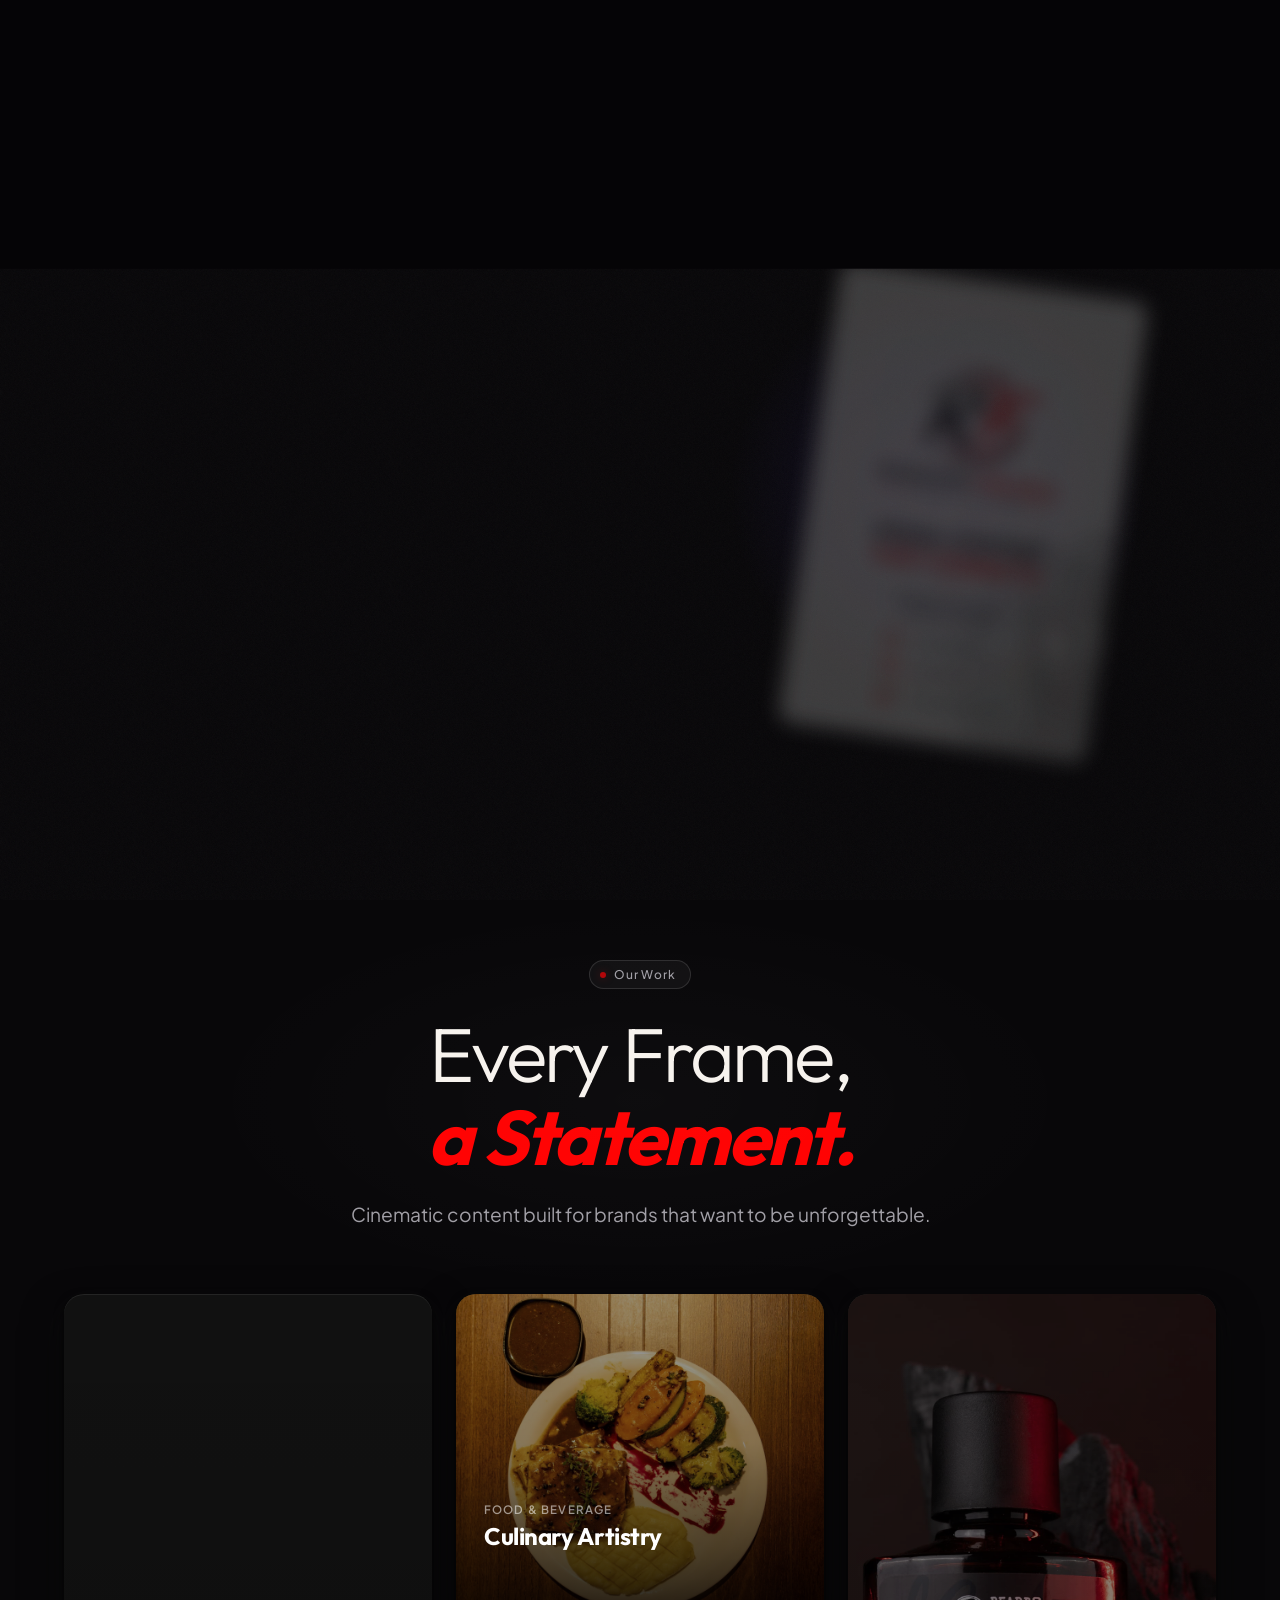
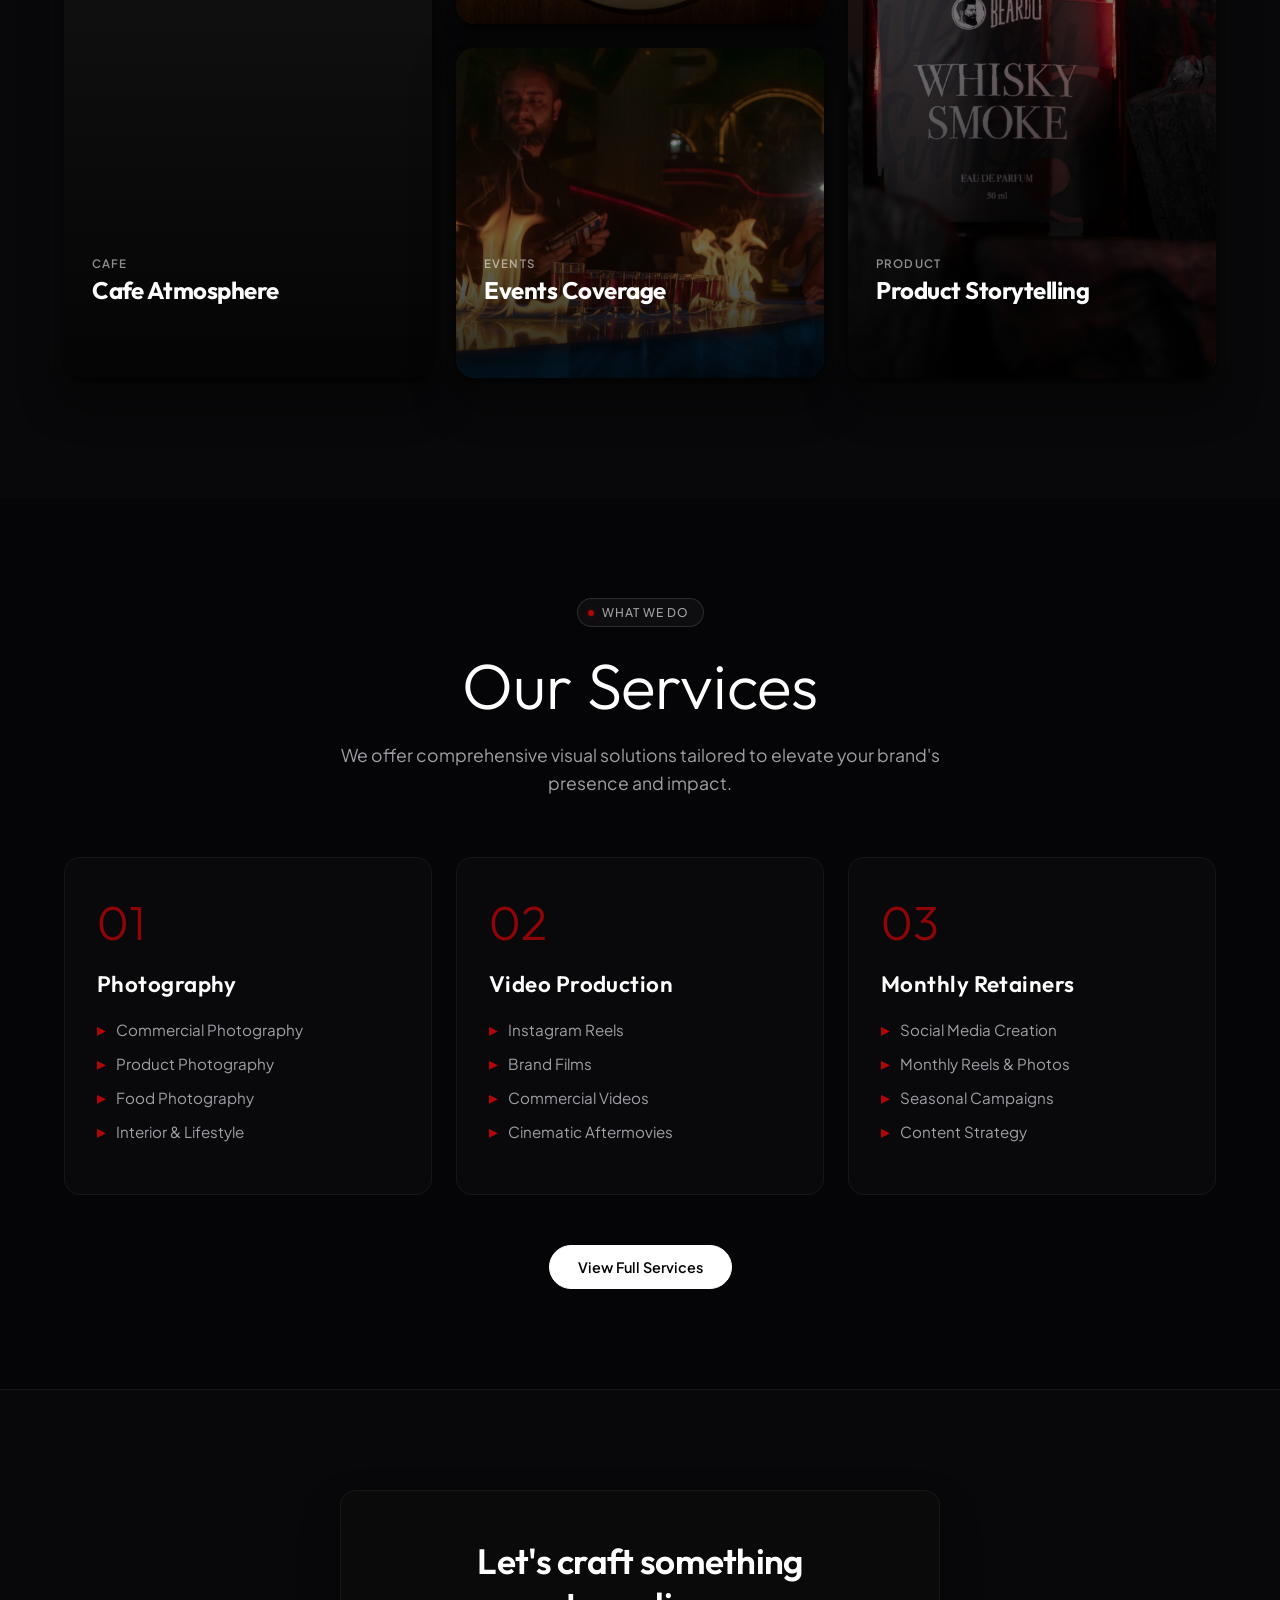
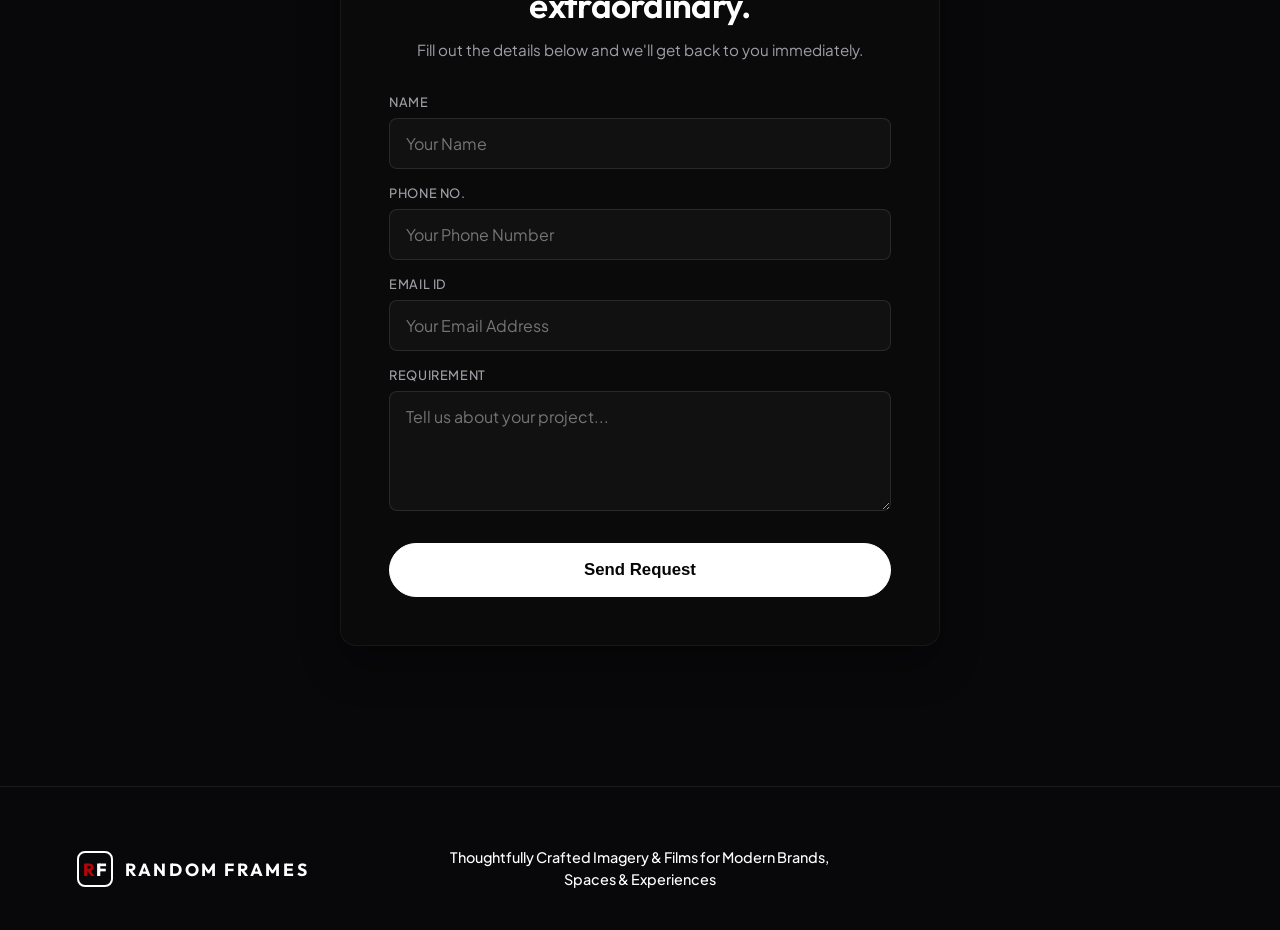
==== commit 7fef7a7e: "Update back button" ====
--- a/index.html
+++ b/index.html
@@ -146,7 +146,7 @@
 
     <!-- Mobile Navigation Overlay -->
     <div class="mobile-nav" id="mobileNav">
-      <div class="mobile-nav-links">
+    <div class="mobile-nav-links">
         <a href="#home" class="mobile-nav-link">Home</a>
         <div class="mobile-dropdown">
           <button class="mobile-dropdown-toggle" id="mobileDropdownToggle">Our Work <span
@@ -248,7 +248,7 @@
             <!-- Scanner line -->
             <div class="hero-scanner"></div>
 
-            <!-- Slides -->
+            <!-- Slides --> 
             <div class="hero-slideshow" id="heroSlideshow">
               <div class="hero-slide active" data-caption="Main Identity">
                 <img src="images/hero/MAIN LOGO.png" alt="Random Frames Main Logo" class="hero-slide-img">
@@ -261,6 +261,15 @@
               </div>
               <div class="hero-slide" data-caption="Real Estate">
                 <img src="images/hero/REAL ESTATE.png" alt="Real Estate Video Production" class="hero-slide-img">
+              </div>
+              <div class="hero-slide" data-caption="Product Page">
+                <img src="images/hero/PRODUCT PAGE.png" alt="Product Page" class="hero-slide-img">
+              </div>
+              <div class="hero-slide" data-caption="Monthly Content">
+                <img src="images/hero/MONTHLY CONTENT.png" alt="Monthly Content" class="hero-slide-img">
+              </div>
+              <div class="hero-slide" data-caption="Custom Project">
+                <img src="images/hero/CUSTOM PROJECT.png" alt="Custom Project" class="hero-slide-img">
               </div>
             </div>
 
@@ -274,6 +283,9 @@
               <div class="slide-strip" data-index="1"></div>
               <div class="slide-strip" data-index="2"></div>
               <div class="slide-strip" data-index="3"></div>
+              <div class="slide-strip" data-index="4"></div>
+              <div class="slide-strip" data-index="5"></div>
+              <div class="slide-strip" data-index="6"></div>
             </div>
           </div><!-- /.hero-card-frame -->
 
--- a/style.css
+++ b/style.css
@@ -185,7 +185,7 @@
   justify-content: space-between;
   align-items: center;
   padding: 0 6%;
-  z-index: 1000;
+  z-index: 1200;
   backdrop-filter: blur(16px);
   -webkit-backdrop-filter: blur(16px);
   background-color: rgba(8, 7, 9, 0.75);
@@ -321,12 +321,24 @@
   display: flex;
   align-items: center;
   gap: 2.5rem;
+  position: absolute;
+  left: 50%;
+  transform: translateX(-50%);
+  transition: opacity 0.3s ease;
+}
+
+body:has(.mobile-nav.open) .nav-menu,
+body:has(.mobile-nav.active) .nav-menu {
+  opacity: 0;
+  pointer-events: none;
 }
 
 .nav-social-icons {
   display: flex;
   align-items: center;
   gap: 16px;
+  margin-left: auto;
+  margin-right: 24px;
 }
 
 .nav-social-link {
@@ -1147,7 +1159,7 @@
 
 /* Mobile Menu Toggle button */
 .mobile-menu-toggle {
-  display: none;
+  display: flex;
   flex-direction: column;
   justify-content: space-between;
   width: 26px;
@@ -1243,9 +1255,14 @@
     height: 80px;
   }
 
-  .nav-menu,
-  .nav-actions {
+  .nav-menu {
     display: none;
+  }
+
+  .nav-social-icons {
+    display: flex;
+    margin-left: auto;
+    margin-right: 16px;
   }
 
   .mobile-menu-toggle {
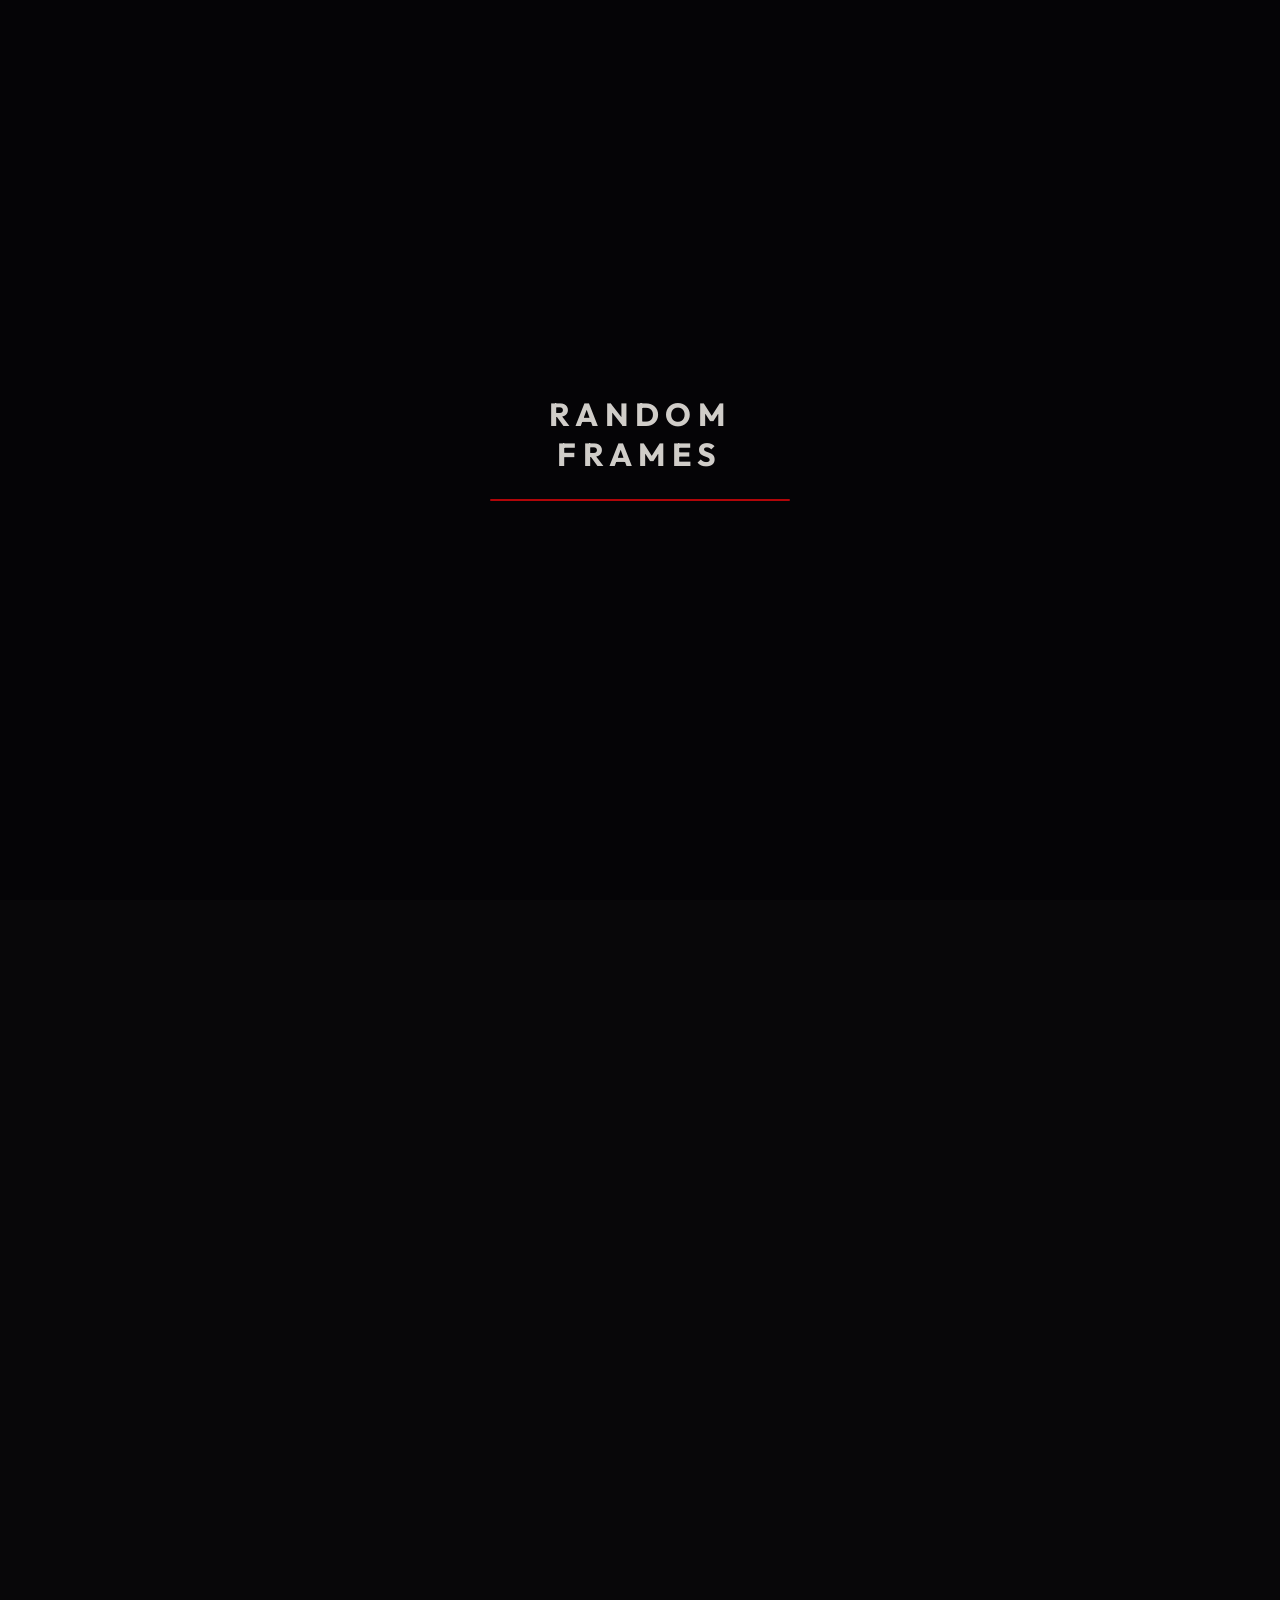
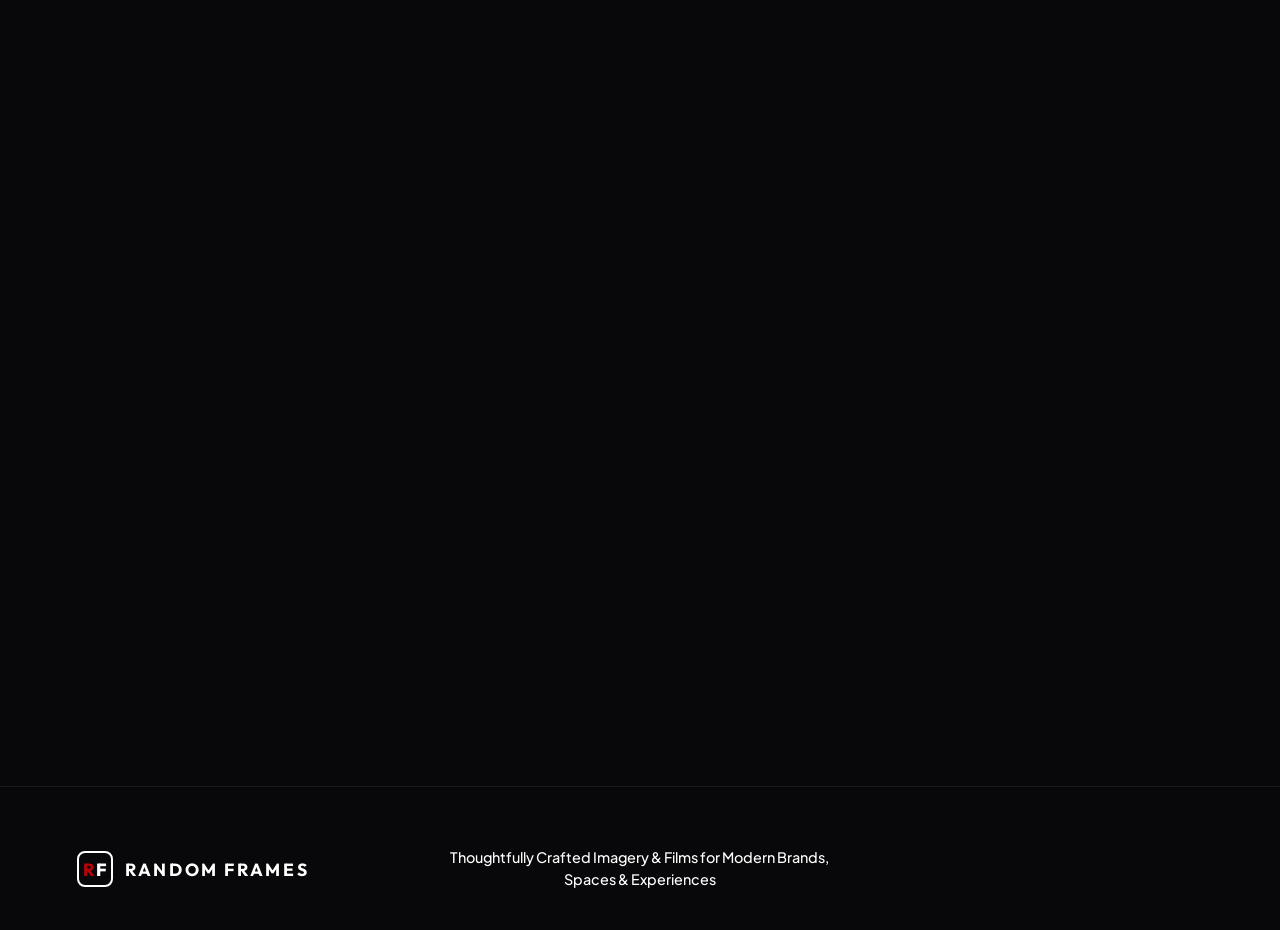
==== commit fb74ed0c: "Refactor video carousel, improve form validation, update WhatsApp integration" ====
--- a/index.html
+++ b/index.html
@@ -124,7 +124,7 @@
           </svg>
         </a>
         <!-- WhatsApp -->
-        <a href="https://wa.me/919886688047?text=Hi%20Random%20Frames!%20I%27d%20love%20to%20discuss%20a%20project%20with%20you."
+        <a href="https://wa.me/918073080077?text=Hi%2C%0A%0AWelcome%20to%20Random%20Frames%20by%20Savan!%0A%0AThank%20you%20for%20reaching%20out.%0A%0AWe%20specialize%20in%3A%0A%0A-%20Caf%C3%A9%20%26%20Hospitality%0A-%20Real%20Estate%0A-%20Event%20Coverage%0A-%20Brand%20%26%20Product%20Shoots%0A%0ATell%20us%20about%20your%20project%2C%20and%20we'll%20help%20you%20choose%20the%20right%20service."
           target="_blank" rel="noopener noreferrer" class="nav-social-link" aria-label="WhatsApp"
           title="Chat on WhatsApp">
           <svg xmlns="http://www.w3.org/2000/svg" viewBox="0 0 24 24" fill="currentColor">
@@ -171,7 +171,7 @@
             </svg>
             <span>Instagram</span>
           </a>
-          <a href="https://wa.me/919886688047?text=Hi%20Random%20Frames!%20I%27d%20love%20to%20discuss%20a%20project%20with%20you."
+          <a href="https://wa.me/918073080077?text=Hi%2C%0A%0AWelcome%20to%20Random%20Frames%20by%20Savan!%0A%0AThank%20you%20for%20reaching%20out.%0A%0AWe%20specialize%20in%3A%0A%0A-%20Caf%C3%A9%20%26%20Hospitality%0A-%20Real%20Estate%0A-%20Event%20Coverage%0A-%20Brand%20%26%20Product%20Shoots%0A%0ATell%20us%20about%20your%20project%2C%20and%20we'll%20help%20you%20choose%20the%20right%20service."
             target="_blank" rel="noopener noreferrer" class="mobile-social-link" aria-label="WhatsApp">
             <svg xmlns="http://www.w3.org/2000/svg" viewBox="0 0 24 24" fill="currentColor">
               <path
@@ -460,11 +460,11 @@
         <form class="project-form scroll-reveal delay-3" id="projectForm">
           <div class="form-group">
             <label for="pName">Name</label>
-            <input type="text" id="pName" placeholder="Your Name" required>
+            <input type="text" id="pName" placeholder="Your Name" pattern="[A-Za-z\s]+" title="Please enter a valid name (letters and spaces only)." oninput="this.value = this.value.replace(/[^A-Za-z\s]/g, '')" required>
           </div>
           <div class="form-group">
             <label for="pPhone">Phone No.</label>
-            <input type="tel" id="pPhone" placeholder="Your Phone Number" required>
+            <input type="tel" id="pPhone" placeholder="Your Phone Number" pattern="[0-9]{10}" minlength="10" maxlength="10" title="Please enter exactly 10 digits." oninput="this.value = this.value.replace(/[^0-9]/g, '')" required>
           </div>
           <div class="form-group">
             <label for="pEmail">Email ID</label>
@@ -488,8 +488,31 @@
     <div class="video-modal-bg" id="videoModalBg"></div>
     <div class="video-modal-container" id="videoModalContainer">
       <button class="video-modal-close" id="videoModalClose" aria-label="Close Player">✕</button>
+      
+      <!-- Playlist Navigation Arrows -->
+      <button class="playlist-nav-btn prev-btn" id="playlistPrevBtn" aria-label="Previous Video">
+        <svg viewBox="0 0 24 24" width="24" height="24">
+          <path d="M15.41 16.59L10.83 12l4.58-4.59L14 6l-6 6 6 6 1.41-1.41z" fill="white"/>
+        </svg>
+      </button>
+      <button class="playlist-nav-btn next-btn" id="playlistNextBtn" aria-label="Next Video">
+        <svg viewBox="0 0 24 24" width="24" height="24">
+          <path d="M8.59 16.59L13.17 12 8.59 7.41 10 6l6 6-6 6-1.41-1.41z" fill="white"/>
+        </svg>
+      </button>
+
       <div class="video-player-wrapper">
-        <video id="modalVideo" src="" playsinline></video>
+        <div class="video-carousel-track" id="videoCarouselTrack">
+          <div class="carousel-video-item prev" id="carouselPrev">
+            <video id="modalVideoPrev" playsinline muted loop></video>
+          </div>
+          <div class="carousel-video-item active" id="carouselActive">
+            <video id="modalVideo" src="" playsinline></video>
+          </div>
+          <div class="carousel-video-item next" id="carouselNext">
+            <video id="modalVideoNext" playsinline muted loop></video>
+          </div>
+        </div>
 
         <!-- Premium Controls Overlay -->
         <div class="player-controls" id="playerControls">
--- a/style.css
+++ b/style.css
@@ -217,55 +217,7 @@
   transform: translateY(-1px);
 }
 
-/* Mobile dropdown accordion inside mobile-nav */
-.mobile-dropdown {
-  width: 100%;
-  text-align: center;
-}
-
-.mobile-dropdown-toggle {
-  background: none;
-  border: none;
-  font-family: var(--font-heading);
-  font-size: 1.8rem;
-  font-weight: 500;
-  color: var(--text-secondary);
-  cursor: pointer;
-  transition: color 0.25s ease;
-  display: flex;
-  align-items: center;
-  gap: 8px;
-  justify-content: center;
-}
-
-.mobile-dropdown-toggle:hover,
-.mobile-dropdown-toggle.active {
-  color: var(--accent-white);
-}
-
-.mobile-dropdown-menu {
-  display: none;
-  flex-direction: column;
-  gap: 12px;
-  padding-top: 16px;
-}
-
-.mobile-dropdown-menu.active {
-  display: flex;
-}
-
-.mobile-dropdown-link {
-  font-family: var(--font-heading);
-  font-size: 1.2rem;
-  font-weight: 400;
-  color: var(--text-secondary);
-  text-decoration: none;
-  transition: color 0.2s ease;
-}
-
-.mobile-dropdown-link:hover {
-  color: var(--accent-white);
-}
+/* Old duplicate mobile dropdown styles removed to prevent conflicts */
 
 .nav-logo {
   display: flex;
@@ -1194,20 +1146,25 @@
   transform: translateY(-8px) rotate(-45deg);
 }
 
-/* Mobile Navigation Overlay */
+/* Mobile Navigation Dropdown Box */
 .mobile-nav {
-  position: fixed;
-  top: 0;
-  left: 0;
-  width: 100%;
-  height: 100vh;
-  background-color: var(--bg-darker);
+  position: absolute;
+  top: 90px; /* Right below navbar */
+  right: 6%;
+  width: 260px;
+  background-color: rgba(8, 7, 9, 0.95);
+  backdrop-filter: blur(24px);
+  -webkit-backdrop-filter: blur(24px);
+  border: 1px solid rgba(255, 255, 255, 0.05);
+  border-radius: 12px;
+  box-shadow: 0 10px 40px rgba(0, 0, 0, 0.5);
   z-index: 1050;
   display: flex;
-  justify-content: center;
-  align-items: center;
+  flex-direction: column;
+  padding: 24px;
   opacity: 0;
   visibility: hidden;
+  transform: translateY(-10px);
   transition: var(--transition-smooth);
 }
 
@@ -1215,18 +1172,19 @@
 .mobile-nav.active {
   opacity: 1;
   visibility: visible;
+  transform: translateY(0);
 }
 
 .mobile-nav-links {
   display: flex;
   flex-direction: column;
-  align-items: center;
-  gap: 2rem;
+  align-items: flex-start;
+  gap: 1.2rem;
 }
 
 .mobile-nav-link {
   font-family: var(--font-heading);
-  font-size: 1.8rem;
+  font-size: 1.2rem;
   font-weight: 500;
   color: var(--text-secondary);
   text-decoration: none;
@@ -1235,11 +1193,12 @@
 
 .mobile-nav-link:hover {
   color: var(--accent-white);
-  transform: scale(1.05);
+  transform: translateX(4px);
 }
 
 .btn-mobile-contact {
-  margin-top: 1rem;
+  margin-top: 0.5rem;
+  align-self: flex-start;
 }
 
 /* Responsive Media Queries */
@@ -2041,6 +2000,54 @@
   transform: scale(1) rotateX(0deg);
 }
 
+/* Modal Playlist Navigation Buttons */
+.playlist-nav-btn {
+  position: absolute;
+  top: 50%;
+  transform: translateY(-50%);
+  background: rgba(255, 255, 255, 0.05);
+  border: 1px solid rgba(255, 255, 255, 0.15);
+  border-radius: 50%;
+  width: 50px;
+  height: 50px;
+  display: flex;
+  justify-content: center;
+  align-items: center;
+  cursor: pointer;
+  z-index: 100001; /* Above modal bg */
+  transition: all 0.3s cubic-bezier(0.16, 1, 0.3, 1);
+  color: white;
+  backdrop-filter: blur(12px);
+  -webkit-backdrop-filter: blur(12px);
+}
+
+.playlist-nav-btn:hover {
+  background: rgba(255, 255, 255, 0.15);
+  transform: translateY(-50%) scale(1.1);
+  border-color: rgba(255, 255, 255, 0.3);
+}
+
+.playlist-nav-btn.prev-btn {
+  left: 3%;
+}
+
+.playlist-nav-btn.next-btn {
+  right: 3%;
+}
+
+@media (max-width: 768px) {
+  .playlist-nav-btn {
+    width: 40px;
+    height: 40px;
+  }
+  .playlist-nav-btn.prev-btn {
+    left: 4px;
+  }
+  .playlist-nav-btn.next-btn {
+    right: 4px;
+  }
+}
+
 .video-modal-close {
   position: absolute;
   top: 24px;
@@ -2169,10 +2176,93 @@
   align-items: center;
 }
 
-.video-player-wrapper video {
+.video-carousel-track {
+  position: absolute;
   width: 100%;
   height: 100%;
+  top: 0;
+  left: 0;
+  display: flex;
+  align-items: center;
+}
+
+.video-carousel-track.sliding-next {
+  transform: translateX(-40%);
+}
+.video-carousel-track.sliding-next .carousel-video-item.active {
+  transform: translateX(-50%) scale(0.75) !important;
+  filter: blur(12px) brightness(0.4) !important;
+  opacity: 0.6 !important;
+}
+.video-carousel-track.sliding-next .carousel-video-item.next {
+  transform: translateX(-50%) scale(1) !important;
+  filter: blur(0px) brightness(1) !important;
+  opacity: 1 !important;
+}
+
+.video-carousel-track.sliding-prev {
+  transform: translateX(40%);
+}
+.video-carousel-track.sliding-prev .carousel-video-item.active {
+  transform: translateX(-50%) scale(0.75) !important;
+  filter: blur(12px) brightness(0.4) !important;
+  opacity: 0.6 !important;
+}
+.video-carousel-track.sliding-prev .carousel-video-item.prev {
+  transform: translateX(-50%) scale(1) !important;
+  filter: blur(0px) brightness(1) !important;
+  opacity: 1 !important;
+}
+
+.carousel-video-item {
+  position: absolute;
+  height: 100%;
+  width: auto;
+  aspect-ratio: 9/16;
+  top: 0;
+  transition: all 0.6s cubic-bezier(0.16, 1, 0.3, 1);
+  display: flex;
+  justify-content: center;
+  align-items: center;
+  pointer-events: none;
+}
+
+.carousel-video-item video {
+  height: 85%;
+  width: auto;
+  border-radius: 16px;
+  box-shadow: 0 10px 40px rgba(0,0,0,0.8);
+  object-fit: cover;
+  background: #000;
+}
+
+.carousel-video-item.active {
+  left: 50%;
+  transform: translateX(-50%) scale(1);
+  z-index: 3;
+  filter: blur(0px) brightness(1);
+  opacity: 1;
+  pointer-events: auto;
+}
+
+.carousel-video-item.active video {
   object-fit: contain;
+}
+
+.carousel-video-item.prev {
+  left: 10%;
+  transform: translateX(-50%) scale(0.75);
+  z-index: 1;
+  filter: blur(12px) brightness(0.4);
+  opacity: 0.6;
+}
+
+.carousel-video-item.next {
+  left: 90%;
+  transform: translateX(-50%) scale(0.75);
+  z-index: 1;
+  filter: blur(12px) brightness(0.4);
+  opacity: 0.6;
 }
 
 /* Premium Custom Controls Overlay */
@@ -3400,4 +3490,38 @@
     top: -20px;
     right: 20px;
   }
+}
+
+/* ==================== GLOBAL RESPONSIVE SECTION SPACING ==================== */
+/* Base (Desktops > 1024px): Existing 100px-140px padding used in original design */
+
+@media (max-width: 1024px) {
+  /* Tablets & Small Laptops */
+  .category-section,
+  .portfolio-section,
+  .contact-section {
+    padding: 80px 5% !important;
+  }
+}
+
+@media (max-width: 768px) {
+  /* Large Mobiles */
+  .category-section,
+  .portfolio-section,
+  .contact-section {
+    padding: 60px 5% !important;
+  }
+}
+
+@media (max-width: 480px) {
+  /* Small Mobiles */
+  .category-section,
+  .portfolio-section,
+  .contact-section {
+    padding: 50px 5% !important;
+  }
+  
+  .hero {
+    padding-bottom: 30px !important;
+  }
 }
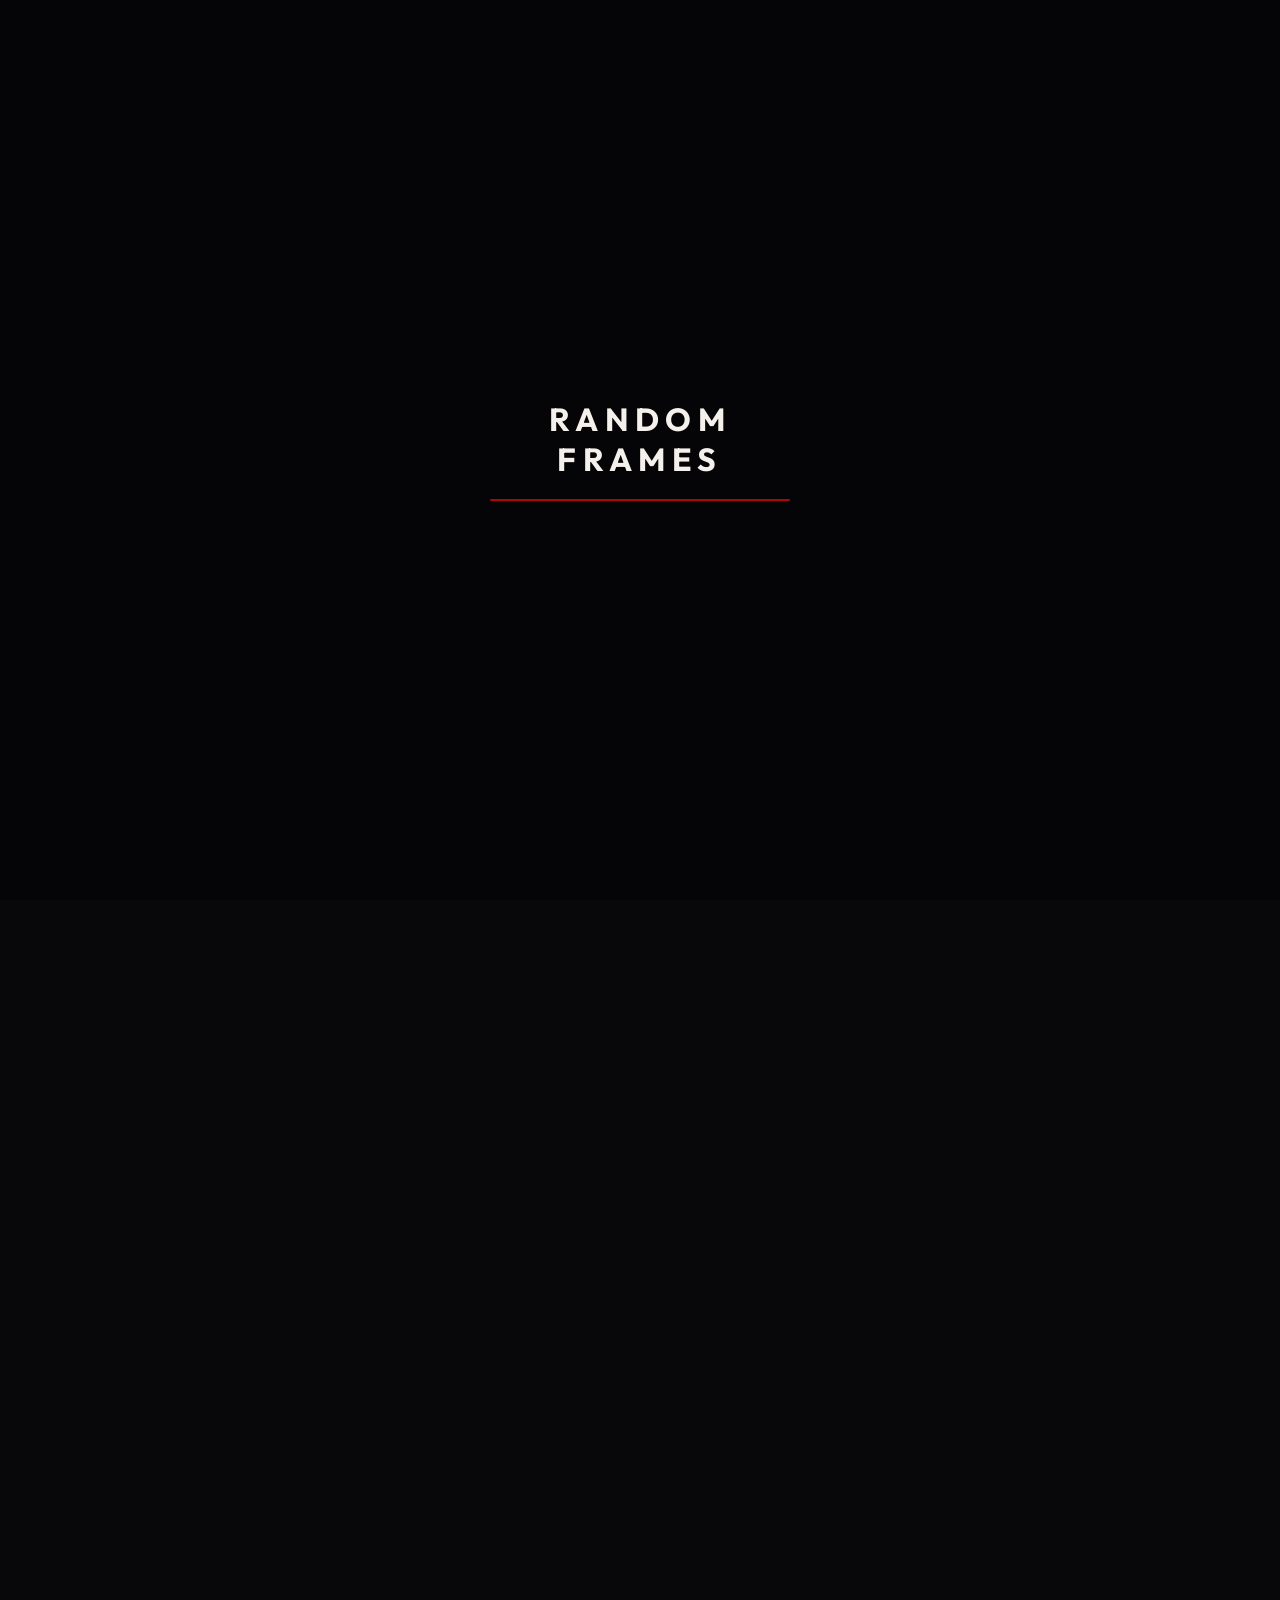
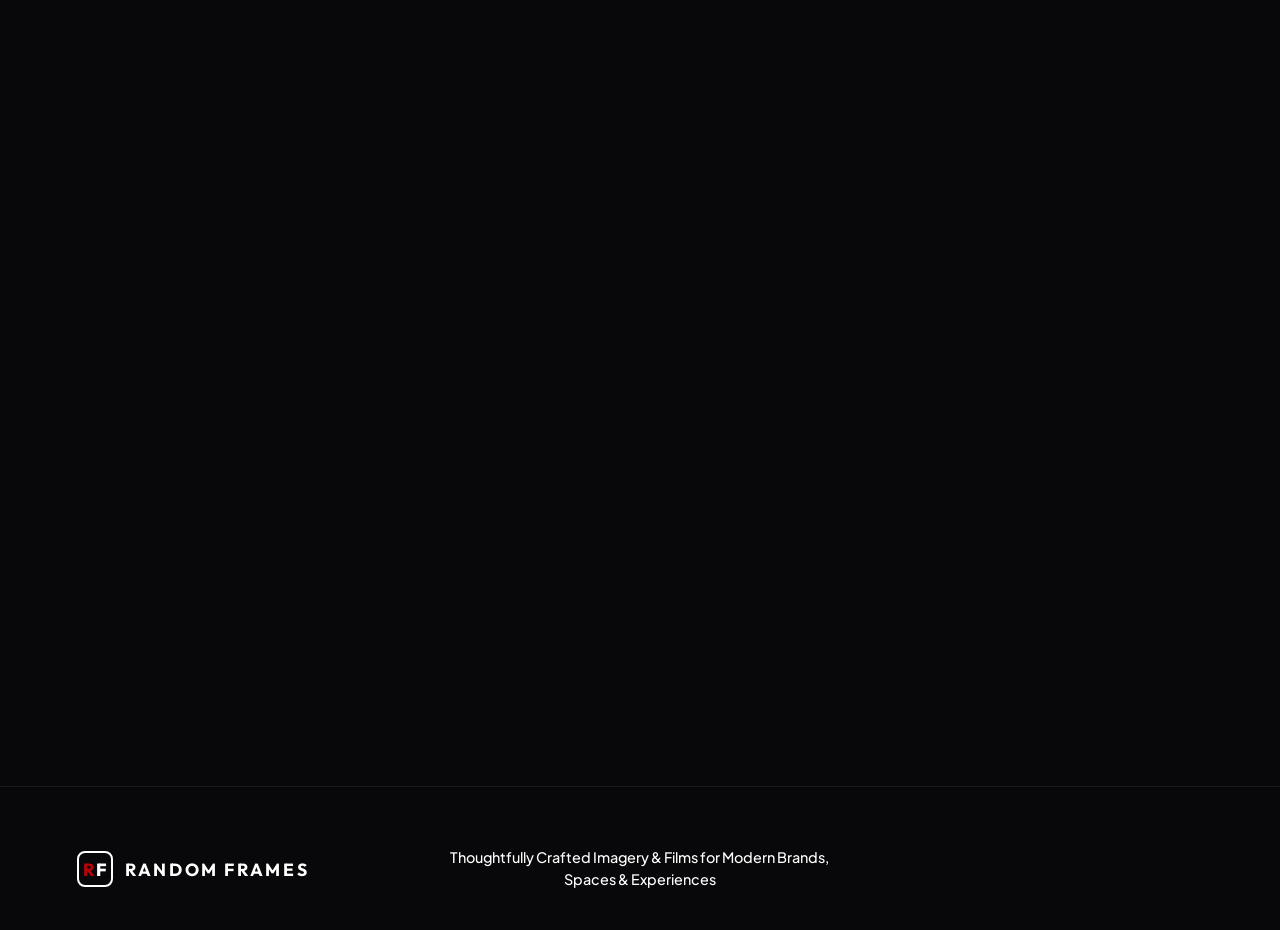
==== commit 1bec0e50: "Improve reel player responsiveness across all devices and refine portfolio experience" ====
--- a/index.html
+++ b/index.html
@@ -484,99 +484,7 @@
 
 
   <!-- Modern Video Lightbox Player Modal -->
-  <div class="video-modal" id="videoModal">
-    <div class="video-modal-bg" id="videoModalBg"></div>
-    <div class="video-modal-container" id="videoModalContainer">
-      <button class="video-modal-close" id="videoModalClose" aria-label="Close Player">✕</button>
-      
-      <!-- Playlist Navigation Arrows -->
-      <button class="playlist-nav-btn prev-btn" id="playlistPrevBtn" aria-label="Previous Video">
-        <svg viewBox="0 0 24 24" width="24" height="24">
-          <path d="M15.41 16.59L10.83 12l4.58-4.59L14 6l-6 6 6 6 1.41-1.41z" fill="white"/>
-        </svg>
-      </button>
-      <button class="playlist-nav-btn next-btn" id="playlistNextBtn" aria-label="Next Video">
-        <svg viewBox="0 0 24 24" width="24" height="24">
-          <path d="M8.59 16.59L13.17 12 8.59 7.41 10 6l6 6-6 6-1.41-1.41z" fill="white"/>
-        </svg>
-      </button>
-
-      <div class="video-player-wrapper">
-        <div class="video-carousel-track" id="videoCarouselTrack">
-          <div class="carousel-video-item prev" id="carouselPrev">
-            <video id="modalVideoPrev" playsinline muted loop></video>
-          </div>
-          <div class="carousel-video-item active" id="carouselActive">
-            <video id="modalVideo" src="" playsinline></video>
-          </div>
-          <div class="carousel-video-item next" id="carouselNext">
-            <video id="modalVideoNext" playsinline muted loop></video>
-          </div>
-        </div>
-
-        <!-- Premium Controls Overlay -->
-        <div class="player-controls" id="playerControls">
-          <!-- Seeker / Timeline -->
-          <div class="timeline-container" id="timelineContainer">
-            <div class="timeline-slider">
-              <div class="timeline-progress" id="timelineProgress"></div>
-              <div class="timeline-hover" id="timelineHover"></div>
-              <div class="timeline-handle" id="timelineHandle"></div>
-            </div>
-          </div>
-
-          <div class="controls-main">
-            <div class="controls-left">
-              <button class="control-btn" id="playBtn" aria-label="Play/Pause">
-                <svg class="play-icon" viewBox="0 0 24 24" width="22" height="22">
-                  <path d="M8 5v14l11-7z" fill="white" />
-                </svg>
-                <svg class="pause-icon" viewBox="0 0 24 24" width="22" height="22" style="display:none;">
-                  <path d="M6 19h4V5H6v14zm8-14v14h4V5h-4z" fill="white" />
-                </svg>
-              </button>
-
-              <div class="volume-container">
-                <button class="control-btn" id="volumeBtn" aria-label="Mute/Unmute">
-                  <svg class="volume-high" viewBox="0 0 24 24" width="20" height="20">
-                    <path
-                      d="M3 9v6h4l5 5V4L7 9H3zm13.5 3c0-1.77-1.02-3.29-2.5-4.03v8.05c1.48-.73 2.5-2.25 2.5-4.02zM14 3.23v2.06c2.89.86 5 3.54 5 6.71s-2.11 5.85-5 6.71v2.06c4.01-.91 7-4.49 7-8.77s-2.99-7.86-7-8.77z"
-                      fill="white" />
-                  </svg>
-                  <svg class="volume-muted" viewBox="0 0 24 24" width="20" height="20" style="display:none;">
-                    <path
-                      d="M16.5 12c0-1.77-1.02-3.29-2.5-4.03v2.21l2.45 2.45c.03-.21.05-.42.05-.63zm2.5 0c0 .94-.2 1.82-.54 2.64l1.51 1.51C20.63 14.91 21 13.5 21 12c0-4.28-2.99-7.86-7-8.77v2.06c2.89.86 5 3.54 5 6.71zM4.27 3L3 4.27 7.73 9H3v6h4l5 5v-6.73l4.25 4.25c-.67.52-1.42.93-2.25 1.18v2.06c1.38-.31 2.63-.95 3.69-1.81L19.73 21 21 19.73l-9-9L4.27 3zM12 4L9.91 6.09 12 8.18V4z"
-                      fill="white" />
-                  </svg>
-                </button>
-                <div class="volume-slider-wrap">
-                  <div class="volume-track">
-                    <div class="volume-bar" id="volumeBar"></div>
-                  </div>
-                </div>
-              </div>
-
-              <div class="time-display">
-                <span id="currentTime">0:00</span>
-                <span class="time-separator">/</span>
-                <span id="durationTime">0:00</span>
-              </div>
-            </div>
-
-            <div class="controls-right">
-              <button class="control-btn speed-toggle" id="speedBtn">1.0x</button>
-              <button class="control-btn" id="fullscreenBtn" aria-label="Toggle Fullscreen">
-                <svg viewBox="0 0 24 24" width="20" height="20">
-                  <path d="M7 14H5v5h5v-2H7v-3zm-2-4h2V7h3V5H5v5zm12 7h-3v2h5v-5h-2v3zM14 5v2h3v3h2V5h-5z"
-                    fill="white" />
-                </svg>
-              </button>
-            </div>
-          </div>
-        </div>
-      </div>
-    </div>
-  </div>
+  
 
   <!-- FOOTER -->
   <footer class="main-footer">
--- a/style.css
+++ b/style.css
@@ -1983,17 +1983,19 @@
 
 .video-modal-container {
   position: relative;
-  width: 90%;
-  max-width: 1000px;
-  aspect-ratio: 16/9;
+  /* Dynamically calculated bounds to fit 90vw/90vh exactly to the ratio */
+  width: min(90vw, calc(90vh * var(--dynamic-ratio, 16/9)));
+  aspect-ratio: var(--dynamic-ratio, 16/9);
+  height: auto;
+  
   background: #000;
   border-radius: 24px;
   overflow: hidden;
   box-shadow: 0 50px 100px rgba(0, 0, 0, 0.9), 0 0 0 1px rgba(255, 255, 255, 0.1);
   transform: scale(0.9) rotateX(10deg);
-  transition: transform 0.6s cubic-bezier(0.16, 1, 0.3, 1);
+  transition: width 350ms ease, height 350ms ease, transform 350ms cubic-bezier(0.16, 1, 0.3, 1);
   z-index: 2;
-  will-change: transform;
+  will-change: transform, width, height;
 }
 
 .video-modal.active .video-modal-container {
@@ -3511,6 +3513,54 @@
   .contact-section {
     padding: 60px 5% !important;
   }
+
+  /* Carousel Mobile Optimization */
+  /* Mobile Video Player Optimization & iOS Fix */
+  .video-modal-container {
+    /* Mobile goes edge-to-edge natively */
+    aspect-ratio: auto !important;
+    width: 100vw !important;
+    height: 100dvh !important;
+    max-width: 100vw !important;
+    max-height: 100dvh !important;
+    border-radius: 0 !important;
+    background: #000 !important;
+  }
+
+  .carousel-video-item {
+    width: 100vw !important;
+    height: 100dvh !important;
+    max-height: 100dvh !important;
+    max-width: 100vw !important;
+    aspect-ratio: auto !important;
+  }
+
+  .carousel-video-item video,
+  .carousel-video-item.active video {
+    width: 100% !important;
+    height: 100% !important;
+    max-width: none !important;
+    max-height: none !important;
+    border-radius: 12px !important;
+    object-fit: contain !important;
+    background: transparent !important;
+  }
+  
+  /* Hide carousel side videos on mobile */
+  .carousel-video-item.prev,
+  .carousel-video-item.next {
+    display: none !important;
+  }
+  
+  /* Hide next/prev arrow buttons on mobile */
+  .playlist-nav-btn {
+    display: none !important;
+  }
+  
+  /* Reset track transform so it doesn't try to slide */
+  .video-carousel-track {
+    transform: none !important;
+  }
 }
 
 @media (max-width: 480px) {
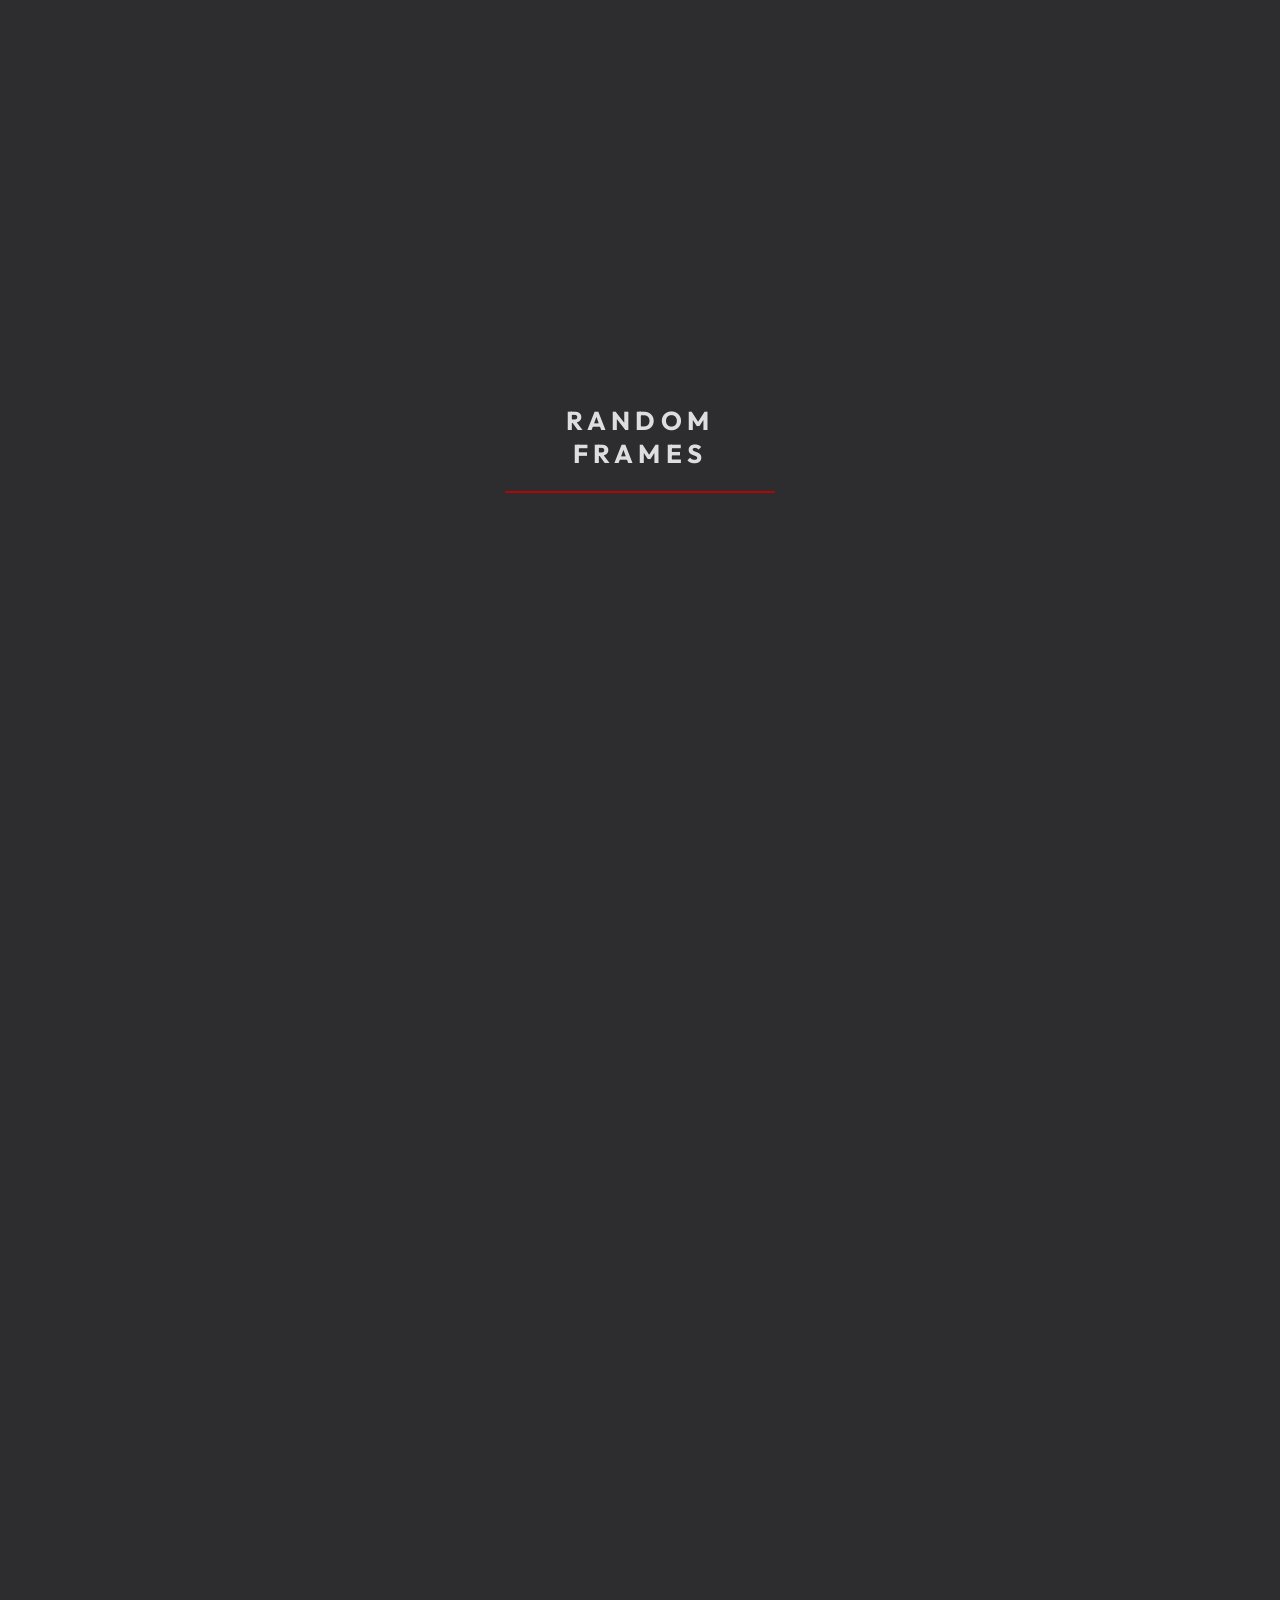
==== commit e63d9c50: "feat: add project assets and implement index preview with theme exploration styles" ====
--- a/index.html
+++ b/index.html
@@ -24,6 +24,9 @@
 
   <!-- GSAP CDN -->
   <script src="https://cdnjs.cloudflare.com/ajax/libs/gsap/3.12.2/gsap.min.js"></script>
+
+  <!-- Glassmorphism Theme Reskin -->
+  <link rel="stylesheet" href="theme-exploration.css">
 </head>
 
 <body class="home-page">
@@ -56,59 +59,8 @@
 
       <nav class="nav-menu">
         <a href="#home" class="nav-link active">Home</a>
-        <div class="nav-dropdown">
-          <a href="#portfolio" class="nav-link dropdown-toggle">Our Work <span class="chevron">▼</span></a>
-          <div class="dropdown-menu-container">
-            <div class="dropdown-menu-grid">
-
-              <!-- Food Category -->
-              <a href="category-food.html" class="dropdown-item">
-                <div class="dropdown-item-thumb">
-                  <img src="images/Food & Beverage/food-5.webp" alt="Food">
-                </div>
-                <div class="dropdown-item-info">
-                  <span class="dropdown-item-title">Food</span>
-                  <span class="dropdown-item-desc">Premium menu visuals</span>
-                </div>
-              </a>
-
-              <!-- Cafe Category -->
-              <a href="category-cafe.html" class="dropdown-item">
-                <div class="dropdown-item-thumb">
-                  <video src="videos/cafe/Video-43.mp4" muted loop autoplay playsinline></video>
-                </div>
-                <div class="dropdown-item-info">
-                  <span class="dropdown-item-title">Cafe</span>
-                  <span class="dropdown-item-desc">Atmospheric cafe films</span>
-                </div>
-              </a>
-
-              <!-- Events Category -->
-              <a href="category-events.html" class="dropdown-item">
-                <div class="dropdown-item-thumb">
-                  <img src="images/events/IMG_7976.jpg" alt="Events">
-                </div>
-                <div class="dropdown-item-info">
-                  <span class="dropdown-item-title">Events</span>
-                  <span class="dropdown-item-desc">Unforgettable live coverage</span>
-                </div>
-              </a>
-
-              <!-- Product Category -->
-              <a href="category-product.html" class="dropdown-item">
-                <div class="dropdown-item-thumb">
-                  <img src="images/product/Perfume-1.jpg" alt="Product">
-                </div>
-                <div class="dropdown-item-info">
-                  <span class="dropdown-item-title">Product</span>
-                  <span class="dropdown-item-desc">Luxury commercial shoots</span>
-                </div>
-              </a>
-
-            </div>
-          </div>
-        </div>
-        <a href="services.html" class="nav-link">Services</a>
+        <a href="#portfolio" class="nav-link">Our Work</a>
+        <a href="#services" class="nav-link">Services</a>
         <a href="#about" class="nav-link">About</a>
       </nav>
 
@@ -148,17 +100,8 @@
     <div class="mobile-nav" id="mobileNav">
     <div class="mobile-nav-links">
         <a href="#home" class="mobile-nav-link">Home</a>
-        <div class="mobile-dropdown">
-          <button class="mobile-dropdown-toggle" id="mobileDropdownToggle">Our Work <span
-              class="chevron">▼</span></button>
-          <div class="mobile-dropdown-menu" id="mobileDropdownMenu">
-            <a href="category-food.html" class="mobile-dropdown-link">Food</a>
-            <a href="category-cafe.html" class="mobile-dropdown-link">Cafe</a>
-            <a href="category-events.html" class="mobile-dropdown-link">Events</a>
-            <a href="category-product.html" class="mobile-dropdown-link">Product</a>
-          </div>
-        </div>
-        <a href="services.html" class="mobile-nav-link">Services</a>
+        <a href="#portfolio" class="mobile-nav-link">Our Work</a>
+        <a href="#services" class="mobile-nav-link">Services</a>
         <a href="#about" class="mobile-nav-link">About</a>
         <div class="mobile-social-icons">
           <a href="https://www.instagram.com/random.frames.7/" target="_blank" rel="noopener noreferrer"
@@ -248,9 +191,12 @@
             <!-- Scanner line -->
             <div class="hero-scanner"></div>
 
+            <!-- Dynamic Title -->
+            <div class="carousel-dynamic-caption" id="carouselCaption">Main Identity</div>
+
             <!-- Slides --> 
             <div class="hero-slideshow" id="heroSlideshow">
-              <div class="hero-slide active" data-caption="Main Identity">
+              <div class="hero-slide active" data-caption="Brand Vision">
                 <img src="images/hero/MAIN LOGO.png" alt="Random Frames Main Logo" class="hero-slide-img">
               </div>
               <div class="hero-slide" data-caption="Cafe Promo">
@@ -262,7 +208,7 @@
               <div class="hero-slide" data-caption="Real Estate">
                 <img src="images/hero/REAL ESTATE.png" alt="Real Estate Video Production" class="hero-slide-img">
               </div>
-              <div class="hero-slide" data-caption="Product Page">
+              <div class="hero-slide" data-caption="Product">
                 <img src="images/hero/PRODUCT PAGE.png" alt="Product Page" class="hero-slide-img">
               </div>
               <div class="hero-slide" data-caption="Monthly Content">
@@ -308,85 +254,42 @@
         </div>
 
         <h2 class="portfolio-heading">
-          <span class="portfolio-heading-line">Every Frame,</span>
-          <span class="portfolio-heading-line portfolio-heading-italic">a Statement.</span>
+          <span class="portfolio-heading-line" style="font-weight: 800;">FILMS</span>
         </h2>
 
         <p class="portfolio-subtext">
-          Cinematic content built for brands that want to be unforgettable.
+          Every Frame, <span>a Statement.</span>
         </p>
       </div>
 
-      <!-- Category Cards Grid -->
-      <div class="cat-grid" id="catGrid">
-
-        <!-- Food -->
-        <a href="category-food.html" class="cat-card" id="catFood">
-          <div class="cat-card-media">
-            <img src="images/Food & Beverage/food-5.webp" alt="Food Photography">
-          </div>
-          <div class="cat-card-overlay">
-            <div class="cat-card-body">
-              <div class="cat-card-label">Food &amp; Beverage</div>
-              <h3 class="cat-card-title">Culinary Artistry</h3>
-              <p class="cat-card-desc">Premium menu photography that makes every dish irresistible</p>
-            </div>
-            <div class="cat-card-arrow">↗</div>
-          </div>
-          <div class="cat-card-glow"></div>
+      <!-- Films Teaser Showcase -->
+      <div class="films-teaser-container" id="filmsTeaser">
+        <div class="films-teaser-grid">
+          <!-- CAFE Teaser -->
+          <div class="film-teaser-item">
+            <div class="film-teaser-label">CAFE</div>
+            <video src="videos/REELS/CAFE/11 11  RESERVE/Video-43.mp4" muted loop autoplay playsinline preload="metadata" class="film-teaser-video"></video>
+          </div>
+          <!-- EVENT Teaser -->
+          <div class="film-teaser-item">
+            <div class="film-teaser-label">EVENTS</div>
+            <video src="videos/REELS/EVENTS/Something Brewing/IMG_5920.mp4" muted loop autoplay playsinline preload="metadata" class="film-teaser-video"></video>
+          </div>
+          <!-- PRODUCT Teaser -->
+          <div class="film-teaser-item">
+            <div class="film-teaser-label">PRODUCT</div>
+            <video src="videos/REELS/PRODUCT/JAI SHANKAR /Video-244.mp4" muted loop autoplay playsinline preload="metadata" class="film-teaser-video"></video>
+          </div>
+        </div>
+        
+        <!-- View More Arrow -->
+        <a href="films.html" class="films-view-more-arrow magnetic" data-strength="30">
+          <svg width="40" height="40" viewBox="0 0 24 24" fill="none" stroke="currentColor" stroke-width="1.5" stroke-linecap="round" stroke-linejoin="round">
+            <line x1="5" y1="12" x2="19" y2="12"></line>
+            <polyline points="12 5 19 12 12 19"></polyline>
+          </svg>
         </a>
-
-        <!-- Cafe -->
-        <a href="category-cafe.html" class="cat-card cat-card--video-bg" id="catCafe">
-          <div class="cat-card-media">
-            <video muted loop autoplay playsinline>
-              <source src="videos/cafe/Video-43.mp4" type="video/mp4">
-            </video>
-          </div>
-          <div class="cat-card-overlay">
-            <div class="cat-card-body">
-              <div class="cat-card-label">Cafe</div>
-              <h3 class="cat-card-title">Cafe Atmosphere</h3>
-              <p class="cat-card-desc">Cinematic films that capture the soul of your cafe brand</p>
-            </div>
-            <div class="cat-card-arrow">↗</div>
-          </div>
-          <div class="cat-card-glow"></div>
-        </a>
-
-        <!-- Events -->
-        <a href="category-events.html" class="cat-card" id="catEvents">
-          <div class="cat-card-media">
-            <img src="images/events/IMG_7976.jpg" alt="Events Coverage">
-          </div>
-          <div class="cat-card-overlay">
-            <div class="cat-card-body">
-              <div class="cat-card-label">Events</div>
-              <h3 class="cat-card-title">Events Coverage</h3>
-              <p class="cat-card-desc">High-energy live coverage that preserves every unforgettable moment</p>
-            </div>
-            <div class="cat-card-arrow">↗</div>
-          </div>
-          <div class="cat-card-glow"></div>
-        </a>
-
-        <!-- Product -->
-        <a href="category-product.html" class="cat-card cat-card--tall" id="catProduct">
-          <div class="cat-card-media">
-            <img src="images/product/Perfume-1.jpg" alt="Product Shoots">
-          </div>
-          <div class="cat-card-overlay">
-            <div class="cat-card-body">
-              <div class="cat-card-label">Product</div>
-              <h3 class="cat-card-title">Product Storytelling</h3>
-              <p class="cat-card-desc">Luxury commercial shoots that make your product unforgettable</p>
-            </div>
-            <div class="cat-card-arrow">↗</div>
-          </div>
-          <div class="cat-card-glow"></div>
-        </a>
-
-      </div><!-- /cat-grid -->
+      </div><!-- /films-teaser-container -->
 
     </section>
     <!-- ==================== END PORTFOLIO ==================== -->
@@ -395,126 +298,220 @@
     <!-- ==================== SERVICES SECTION ==================== -->
     <section class="services-section" id="services">
       <div class="services-header">
-        <div class="services-badge scroll-reveal">
-          <span class="badge-dot"></span>
-          What We Do
-        </div>
-        <h2 class="services-heading scroll-reveal delay-1">Our Services</h2>
+        <div class="portfolio-header-badge scroll-reveal">
+          WHAT WE DO
+        </div>
+        <h2 class="services-heading scroll-reveal delay-1">OUR SERVICES</h2>
         <p class="services-subtext scroll-reveal delay-2">
           We offer comprehensive visual solutions tailored to elevate your brand's presence and impact.
         </p>
       </div>
 
-      <div class="services-grid-home">
-        <!-- Photography -->
-        <div class="service-card-home scroll-reveal delay-1">
-          <div class="luxury-index-home">01</div>
-          <h3 class="service-title-home">Photography</h3>
-          <ul class="service-list-home">
-            <li>Commercial Photography</li>
-            <li>Product Photography</li>
-            <li>Food Photography</li>
-            <li>Interior & Lifestyle</li>
-          </ul>
-        </div>
-
-        <!-- Video Production -->
-        <div class="service-card-home scroll-reveal delay-2">
-          <div class="luxury-index-home">02</div>
-          <h3 class="service-title-home">Video Production</h3>
-          <ul class="service-list-home">
-            <li>Instagram Reels</li>
-            <li>Brand Films</li>
-            <li>Commercial Videos</li>
-            <li>Cinematic Aftermovies</li>
-          </ul>
-        </div>
-
-        <!-- Content Production -->
-        <div class="service-card-home scroll-reveal delay-3">
-          <div class="luxury-index-home">03</div>
-          <h3 class="service-title-home">Monthly Retainers</h3>
-          <ul class="service-list-home">
-            <li>Social Media Creation</li>
-            <li>Monthly Reels & Photos</li>
-            <li>Seasonal Campaigns</li>
-            <li>Content Strategy</li>
-          </ul>
-        </div>
-      </div>
-
-      <div class="services-cta-wrap scroll-reveal delay-4">
-        <a href="services.html" class="btn btn-primary">View Full Services</a>
+      <div class="services-poster-grid">
+        
+        <!-- Tile 1: Shoot Only -->
+        <div class="poster-tile scroll-reveal delay-1">
+          <h3 class="poster-title">Shoot Only</h3>
+          <div class="poster-image-wrapper">
+            <img src="images/hero/shoot_only_sq.jpg" alt="Shoot Only Services Poster" class="poster-img">
+          </div>
+        </div>
+
+        <!-- Tile 2: Content Creation -->
+        <div class="poster-tile scroll-reveal delay-2">
+          <h3 class="poster-title">Content Creation</h3>
+          <div class="poster-image-wrapper">
+            <img src="images/hero/content_creation_sq.jpg" alt="Content Creation Services Poster" class="poster-img">
+          </div>
+        </div>
+
+        <!-- Tile 3: Monthly Plans -->
+        <div class="poster-tile scroll-reveal delay-3">
+          <h3 class="poster-title">Monthly Plans</h3>
+          <div class="poster-image-wrapper">
+            <img src="images/hero/monthly_content_sq.jpg" alt="Monthly Content Plans Poster" class="poster-img">
+          </div>
+        </div>
+
       </div>
     </section>
 
 
-    <!-- ==================== CONTACT SECTION ==================== -->
-    <section class="contact-section" id="contact">
-      <div class="contact-container scroll-reveal">
-        <h2 class="contact-title scroll-reveal delay-1">Let's craft something <span
-            class="highlight">extraordinary.</span></h2>
-        <p class="contact-desc scroll-reveal delay-2">Fill out the details below and we'll get back to you immediately.
-        </p>
-
-        <form class="project-form scroll-reveal delay-3" id="projectForm">
-          <div class="form-group">
-            <label for="pName">Name</label>
-            <input type="text" id="pName" placeholder="Your Name" pattern="[A-Za-z\s]+" title="Please enter a valid name (letters and spaces only)." oninput="this.value = this.value.replace(/[^A-Za-z\s]/g, '')" required>
-          </div>
-          <div class="form-group">
-            <label for="pPhone">Phone No.</label>
-            <input type="tel" id="pPhone" placeholder="Your Phone Number" pattern="[0-9]{10}" minlength="10" maxlength="10" title="Please enter exactly 10 digits." oninput="this.value = this.value.replace(/[^0-9]/g, '')" required>
-          </div>
-          <div class="form-group">
-            <label for="pEmail">Email ID</label>
-            <input type="email" id="pEmail" placeholder="Your Email Address" required>
-          </div>
-          <div class="form-group">
-            <label for="pReq">Requirement</label>
-            <textarea id="pReq" rows="4" placeholder="Tell us about your project..." required></textarea>
-          </div>
-          <button type="submit" class="btn btn-primary form-submit-btn">Send Request</button>
-        </form>
-      </div>
+    <!-- ==================== ABOUT SECTION ==================== -->
+    <section class="about-section" id="about">
+      <!-- Centered Badge Header -->
+      <div class="services-header" style="margin-bottom: 20px;">
+        <div class="portfolio-header-badge scroll-reveal">
+          ABOUT
+        </div>
+      </div>
+      
+      <div class="about-container">
+        
+        <!-- Left: Typography & Copy -->
+        <div class="about-text-column scroll-reveal">
+          
+          <h2 class="about-headline">
+            I CREATE CONTENT<br>
+            THAT MAKES BRANDS<br>
+            <span class="highlight-red">WORTH NOTICING.</span>
+          </h2>
+
+          <div class="about-copy">
+            <p class="intro-sentence">I'm <strong>Savan Somaiah TP</strong>,<br>founder of Random Frames.</p>
+            <p>I &nbsp;create visual content for businesses, brands and spaces that want to build a stronger presence online.</p>
+            <p>My work brings together video, photography, creative direction and social media content — turning ideas, products, spaces and experiences into content people can see, connect with and remember.</p>
+            <p>Every business has a story worth showing.<br>I &nbsp;just help you frame it.</p>
+          </div>
+
+          <div class="about-capabilities">
+            <span>VIDEO</span>
+            <span class="divider">/</span>
+            <span>PHOTOGRAPHY</span>
+            <span class="divider">/</span>
+            <span>SOCIAL MEDIA</span>
+            <span class="divider">/</span>
+            <span>CREATIVE DIRECTION</span>
+          </div>
+        </div>
+
+        <!-- Right: Portrait Magazine Treatment -->
+        <div class="about-image-column scroll-reveal delay-1">
+          <div class="portrait-wrapper">
+            <img src="images/savan-portrait.jpg" alt="Savan Somaiah TP - Founder & Creative Lead" class="about-portrait">
+            
+            <!-- Graphic text overlay / interaction -->
+            <div class="portrait-name-vertical">SAVAN SOMAIAH TP</div>
+            <div class="portrait-label">
+              FOUNDER <span class="red-slash">/</span> CREATIVE LEAD <span class="red-dot"></span> RANDOM FRAMES
+            </div>
+            
+            <div class="editorial-lines top-line"></div>
+            <div class="editorial-lines bottom-line"></div>
+          </div>
+        </div>
+
+      </div>
+      
+      <!-- Scroll down visual cue -->
+      <a href="#footer" class="about-scroll-indicator" aria-label="Scroll to footer">
+        <svg xmlns="http://www.w3.org/2000/svg" viewBox="0 0 24 24" fill="none" stroke="currentColor" stroke-width="3.5" stroke-linecap="round" stroke-linejoin="round">
+          <line x1="12" y1="4" x2="12" y2="20"></line>
+          <polyline points="18 14 12 20 6 14"></polyline>
+        </svg>
+      </a>
+      
     </section>
-    <!-- ==================== END CONTACT ==================== -->
-
-  </div>
-
-
-  <!-- Modern Video Lightbox Player Modal -->
-  
-
-  <!-- FOOTER -->
-  <footer class="main-footer">
-    <div class="footer-left scroll-reveal">
-      <a href="index.html" class="footer-logo-wrap">
-        <div class="logo-icon-rf footer-rf">
-          <span class="r">R</span><span class="f">F</span>
-        </div>
-        <span class="footer-logo">RANDOM FRAMES</span>
-      </a>
-    </div>
-    <div class="footer-middle scroll-reveal delay-1">
-      <p class="footer-tagline">Thoughtfully Crafted Imagery & Films for Modern Brands, Spaces & Experiences</p>
-    </div>
-    <div class="footer-right scroll-reveal delay-2">
-      <a href="https://www.instagram.com/random.frames.7/" target="_blank" rel="noopener noreferrer"
-        class="footer-social-link">
-        <svg xmlns="http://www.w3.org/2000/svg" viewBox="0 0 24 24" fill="none" stroke="currentColor" stroke-width="1.8"
-          stroke-linecap="round" stroke-linejoin="round">
-          <rect x="2" y="2" width="20" height="20" rx="5" ry="5" />
-          <circle cx="12" cy="12" r="4.5" />
-          <circle cx="17.5" cy="6.5" r="0.5" fill="currentColor" stroke="none" />
-        </svg>
-        <span>@random.frames.7</span>
-      </a>
+    <!-- ==================== END ABOUT ==================== -->
+
+
+  <!-- ==================== EDITORIAL FOOTER ==================== -->
+  <footer class="editorial-footer" id="footer">
+    <div class="footer-container">
+      
+      <!-- Top: Massive CTA -->
+      <div class="footer-top">
+        <h2 class="footer-headline">
+          LET'S CREATE<br>
+          SOMETHING<br>
+          WORTH <span class="highlight-red">SEEING.</span>
+        </h2>
+        
+        <a href="#contact" class="footer-cta-link">
+          START A PROJECT 
+          <svg class="footer-arrow" xmlns="http://www.w3.org/2000/svg" viewBox="0 0 24 24" fill="none" stroke="currentColor" stroke-width="2" stroke-linecap="round" stroke-linejoin="round">
+            <line x1="5" y1="12" x2="19" y2="12"></line>
+            <polyline points="12 5 19 12 12 19"></polyline>
+          </svg>
+        </a>
+      </div>
+
+      <hr class="footer-divider">
+
+      <!-- Middle: Identity & Capabilities -->
+      <div class="footer-middle-section">
+        <div class="footer-capabilities">
+          <span>CONTENT</span> <span class="dot">•</span> 
+          <span>SOCIAL MEDIA</span> <span class="dot">•</span> 
+          <span>VIDEO</span> <span class="dot">•</span> 
+          <span>PHOTOGRAPHY</span>
+        </div>
+        
+        <div class="footer-identity">
+          <p class="name">SAVAN SOMAIAH TP</p>
+          <p class="role">FOUNDER / CREATIVE LEAD</p>
+        </div>
+      </div>
+
+      <hr class="footer-divider">
+
+      <!-- Bottom: Nav, Social, Branding -->
+      <div class="footer-bottom-section">
+        <div class="footer-nav">
+          <a href="#portfolio">WORK</a>
+          <a href="#about">ABOUT</a>
+          <a href="#services">SERVICES</a>
+          <a href="https://wa.me/918073080077?text=Hi%2C%0A%0AWelcome%20to%20Random%20Frames%20by%20Savan!%0A%0AThank%20you%20for%20reaching%20out.%0A%0AWe%20specialize%20in%3A%0A%0A-%20Caf%C3%A9%20%26%20Hospitality%0A-%20Real%20Estate%0A-%20Event%20Coverage%0A-%20Brand%20%26%20Product%20Shoots%0A%0ATell%20us%20about%20your%20project%2C%20and%20we'll%20help%20you%20choose%20the%20right%20service." target="_blank" rel="noopener noreferrer">CONTACT</a>
+        </div>
+        
+        <a href="https://www.instagram.com/random.frames.7/" target="_blank" rel="noopener noreferrer" class="footer-instagram">
+          INSTAGRAM 
+          <svg class="diagonal-arrow" xmlns="http://www.w3.org/2000/svg" viewBox="0 0 24 24" fill="none" stroke="currentColor" stroke-width="2" stroke-linecap="round" stroke-linejoin="round">
+            <line x1="7" y1="17" x2="17" y2="7"></line>
+            <polyline points="7 7 17 7 17 17"></polyline>
+          </svg>
+        </a>
+      </div>
+      
+      <!-- Massive Brand Watermark -->
+      <div class="footer-brand-mark">
+        RANDOM FRAMES
+      </div>
+      
+      <div class="footer-copyright">
+        © 2026 RANDOM FRAMES &nbsp;&nbsp;|&nbsp;&nbsp; SAVAN SOMAIAH TP
+      </div>
+
     </div>
   </footer>
+  <!-- ==================== END EDITORIAL FOOTER ==================== -->
+
+  <!-- ==================== CONTACT SECTION ==================== -->
+  <section class="contact-section" id="contact">
+    <div class="contact-container scroll-reveal">
+      <h2 class="contact-title scroll-reveal delay-1">Let's craft something <span
+          class="highlight">extraordinary.</span></h2>
+      <p class="contact-desc scroll-reveal delay-2">Fill out the details below and we'll get back to you immediately.
+      </p>
+
+      <form class="project-form scroll-reveal delay-3" id="projectForm">
+        <div class="form-group">
+          <label for="pName">Name</label>
+          <input type="text" id="pName" placeholder="Your Name" pattern="[A-Za-z\s]+" title="Please enter a valid name (letters and spaces only)." oninput="this.value = this.value.replace(/[^A-Za-z\s]/g, '')" required>
+        </div>
+        <div class="form-group">
+          <label for="pPhone">Phone No.</label>
+          <input type="tel" id="pPhone" placeholder="Your Phone Number" pattern="[0-9]{10}" minlength="10" maxlength="10" title="Please enter exactly 10 digits." oninput="this.value = this.value.replace(/[^0-9]/g, '')" required>
+        </div>
+        <div class="form-group">
+          <label for="pEmail">Email ID</label>
+          <input type="email" id="pEmail" placeholder="Your Email Address" required>
+        </div>
+        <div class="form-group">
+          <label for="pReq">Requirement</label>
+          <textarea id="pReq" rows="4" placeholder="Tell us about your project..." required></textarea>
+        </div>
+        <button type="submit" class="btn btn-primary form-submit-btn">Send Request</button>
+      </form>
+    </div>
+  </section>
+  <!-- ==================== END CONTACT ==================== -->
+
+  </div> <!-- End app-container -->
 
   <!-- JavaScript -->
   <script src="script.js"></script>
+  <script src="films.js"></script>
 </body>
 
 </html>
--- a/style.css
+++ b/style.css
@@ -2017,10 +2017,17 @@
   align-items: center;
   cursor: pointer;
   z-index: 100001; /* Above modal bg */
-  transition: all 0.3s cubic-bezier(0.16, 1, 0.3, 1);
+  transition: opacity 0.3s ease, visibility 0.3s ease, transform 0.3s cubic-bezier(0.16, 1, 0.3, 1), background 0.3s ease, border-color 0.3s ease;
   color: white;
   backdrop-filter: blur(12px);
   -webkit-backdrop-filter: blur(12px);
+  opacity: 0;
+  pointer-events: none;
+}
+
+.video-modal-container:hover .playlist-nav-btn {
+  opacity: 1;
+  pointer-events: auto;
 }
 
 .playlist-nav-btn:hover {
@@ -2067,7 +2074,7 @@
   align-items: center;
   z-index: 10;
   backdrop-filter: blur(8px);
-  transition: all 0.3s ease;
+  transition: opacity 0.3s ease, visibility 0.3s ease, transform 0.3s ease, background 0.3s ease;
 }
 
 .video-modal-close:hover {
@@ -2368,6 +2375,38 @@
 
 .timeline-container:hover .timeline-handle {
   transform: translate(-50%, -50%) scale(1);
+}
+
+/* Premium Custom Controls Overlay */
+.player-controls {
+  position: absolute;
+  bottom: 0;
+  left: 0;
+  right: 0;
+  padding: 60px 30px 25px;
+  background: linear-gradient(to top, rgba(0,0,0,0.85) 0%, rgba(0,0,0,0.4) 50%, transparent 100%);
+  display: flex;
+  flex-direction: column;
+  gap: 15px;
+  z-index: 10;
+  opacity: 1;
+  transition: opacity 0.3s ease, visibility 0.3s ease;
+  pointer-events: auto;
+}
+
+.video-modal-container.idle .player-controls,
+.video-modal-container.idle .playlist-nav-btn,
+.video-modal-container.idle .video-modal-close {
+  opacity: 0 !important;
+  visibility: hidden !important;
+  pointer-events: none !important;
+}
+
+@media (max-width: 768px) {
+  .player-controls {
+    padding: 40px 15px 15px;
+    gap: 10px;
+  }
 }
 
 /* Controls Bar Row */
@@ -2933,7 +2972,7 @@
   font-size: 0.8rem;
   color: #fff;
   backdrop-filter: blur(8px);
-  transition: transform 0.3s ease, background 0.3s ease;
+  transition: transform 0.3s ease, background 0.3s ease, opacity 0.4s ease;
   z-index: 3;
 }
 
@@ -2942,6 +2981,17 @@
   background: var(--accent-red);
   border-color: transparent;
   box-shadow: 0 0 16px var(--accent-red-glow);
+}
+
+@media (max-width: 768px) {
+  .detail-card-play {
+    opacity: 0;
+  }
+  body.user-interacted .detail-card-play,
+  .detail-card:active .detail-card-play,
+  .detail-card.is-visible .detail-card-play {
+    opacity: 1;
+  }
 }
 
 /* Footer section */
@@ -3574,4 +3624,39 @@
   .hero {
     padding-bottom: 30px !important;
   }
-}+}
+
+/* =========================================================================
+   MOBILE & TABLET RESPONSIVE OVERRIDES 
+   (Strictly scoped to preserve desktop design pixel-identically)
+   ========================================================================= */
+@media (max-width: 768px) {
+  /* Fluid intrinsic sizing constrained by safe areas */
+  .video-modal-container {
+    --safe-w: calc(100vw - env(safe-area-inset-left, 0px) - env(safe-area-inset-right, 0px));
+    --safe-h: calc(100vh - env(safe-area-inset-top, 0px) - env(safe-area-inset-bottom, 0px));
+    width: min(var(--safe-w), calc(var(--safe-h) * var(--dynamic-ratio, 16/9))) !important;
+    max-width: 100vw;
+    max-height: 100vh;
+    border-radius: 0 !important;
+  }
+
+  /* Make navigation controls visible natively on touch/mobile devices.
+     The global ReelControlsManager (.idle class) handles auto-hiding. */
+  .playlist-nav-btn {
+    opacity: 1 !important;
+    pointer-events: auto !important;
+  }
+
+  /* Adjust control overlays for device notches and home bars */
+  .player-controls {
+    padding-bottom: calc(15px + env(safe-area-inset-bottom, 0px)) !important;
+    padding-left: calc(15px + env(safe-area-inset-left, 0px)) !important;
+    padding-right: calc(15px + env(safe-area-inset-right, 0px)) !important;
+  }
+  
+  .video-modal-close {
+    top: calc(15px + env(safe-area-inset-top, 0px)) !important;
+    right: calc(15px + env(safe-area-inset-right, 0px)) !important;
+  }
+}
--- a/theme-exploration.css
+++ b/theme-exploration.css
@@ -0,0 +1,1514 @@
+/* theme-exploration.css - ULTRA GLASSMORPHISM RESKIN */
+
+:root {
+  /* Mid-tone base: Between light and dark */
+  --bg-color: #2D2D2F !important;
+
+  --text-primary: #F9F9F9 !important;
+  --text-secondary: #C0C0C0 !important;
+  --text-dim: #888888 !important;
+
+  /* Ultra-Transparent Glass Materials */
+  --glass-bg: rgba(255, 255, 255, 0.01) !important;
+  /* Almost entirely transparent */
+  --glass-border: rgba(255, 255, 255, 0.06) !important;
+  --glass-highlight: rgba(255, 255, 255, 0.1) !important;
+  --glass-shadow: 0 8px 32px 0 rgba(0, 0, 0, 0.15) !important;
+
+  --accent-red: #b10508 !important;
+
+  --font-heading: 'Outfit', sans-serif !important;
+  --font-body: 'Plus Jakarta Sans', sans-serif !important;
+}
+
+/* Hide previous dark theme background effects */
+body::after {
+  display: none !important;
+}
+
+#bokehCanvas {
+  display: none !important;
+}
+
+.hero-orb {
+  display: none !important;
+}
+
+.hero-ambient-glow {
+  display: none !important;
+}
+
+.hero-echo-layer {
+  display: none !important;
+}
+
+/* Remove black curtain on load */
+.image-reveal-curtain {
+  display: none !important;
+}
+
+/* Remove custom cursor */
+.custom-cursor,
+.custom-cursor-follower {
+  display: none !important;
+}
+
+/* Remove huge dark box gradient */
+.slide-vignette {
+  display: none !important;
+}
+
+/* Remove top timer bars */
+.slide-progress-strips {
+  display: none !important;
+}
+
+/* Scale down overall content by 10% from original (increased 10% from previous 80%) */
+html {
+  font-size: 90% !important;
+  /* Reduces all rem-based typography and spacing */
+}
+
+/* Global overrides */
+body {
+  /* A beautiful mid-tone gradient to make the glass pop */
+  background: linear-gradient(135deg, #18181A, #3A3A3D) !important;
+  background-attachment: fixed !important;
+  color: var(--text-primary) !important;
+  zoom: 0.9 !important;
+  /* Visually scales down fixed px values natively in Safari/Chrome */
+}
+
+/* Navbar (Frosted Glass) */
+.navbar {
+  background: rgba(10, 10, 12, 0.8) !important;
+  /* dark frosted glass */
+  backdrop-filter: blur(24px) !important;
+  -webkit-backdrop-filter: blur(24px) !important;
+  border-bottom: 1px solid var(--glass-border) !important;
+}
+
+.header-rf .r {
+  color: var(--text-primary) !important;
+}
+
+.logo-icon-rf {
+  border-color: var(--text-primary) !important;
+}
+
+.logo-text,
+.nav-link,
+.nav-social-link,
+.dropdown-toggle {
+  color: var(--text-primary) !important;
+}
+
+.nav-link,
+.dropdown-toggle {
+  font-size: 130% !important;
+}
+
+.logo-text {
+  font-size: 145% !important;
+}
+
+.nav-social-link {
+  border-color: var(--glass-border) !important;
+  background: var(--glass-bg) !important;
+}
+
+.nav-link::after {
+  background-color: var(--accent-red) !important;
+}
+
+.mobile-nav-link.active {
+  color: var(--accent-red) !important;
+  font-weight: 700 !important;
+}
+
+/* Hero */
+
+.hero-badge {
+  font-size: 0.85rem !important;
+  border: 1px solid rgba(255, 255, 255, 0.8) !important;
+  border-radius: 30px !important;
+  background: var(--glass-bg) !important;
+  backdrop-filter: blur(12px) !important;
+  color: var(--text-primary) !important;
+  font-family: var(--font-body) !important;
+  text-transform: uppercase;
+  letter-spacing: 2px !important;
+  box-shadow: 0 0 15px rgba(255, 255, 255, 0.4), inset 0 0 10px rgba(255, 255, 255, 0.1) !important;
+}
+
+.badge-dot {
+  background-color: var(--accent-red) !important;
+  box-shadow: 0 0 10px var(--accent-red) !important;
+}
+
+.hero-title {
+  font-size: 4.2rem !important;
+  font-weight: 800 !important;
+  text-transform: uppercase;
+  letter-spacing: -0.02em !important;
+  text-shadow: 0 4px 20px rgba(0, 0, 0, 0.3) !important;
+}
+
+.hero-description {
+  font-size: 1.15rem !important;
+  color: var(--text-secondary) !important;
+  font-weight: 400 !important;
+}
+
+/* Hero Layout - 40/60 for 3D Carousel */
+.hero-grid {
+  grid-template-columns: 4fr 6fr !important;
+}
+
+.hero-media-content {
+  perspective: 1500px !important;
+  transform-style: preserve-3d !important;
+  justify-content: center !important;
+  /* Force center alignment */
+  align-items: center !important;
+  display: flex !important;
+  width: 100% !important;
+}
+
+/* Hero Portrait Frame (Converted to 3D Container) */
+.hero-card-frame {
+  background: transparent !important;
+  backdrop-filter: none !important;
+  -webkit-backdrop-filter: none !important;
+  border: none !important;
+  box-shadow: none !important;
+  width: 100% !important;
+  max-width: 100% !important;
+  aspect-ratio: auto !important;
+  height: 600px !important;
+  overflow: visible !important;
+  transform-style: preserve-3d !important;
+  transform: none !important;
+}
+
+/* Remove hover shadow highlight completely */
+.hero-card-frame:hover,
+.image-reveal-wrapper:hover {
+  transform: rotate(0deg) scale(1) !important;
+  box-shadow: none !important;
+  background: transparent !important;
+  border: none !important;
+}
+
+.hero-slideshow {
+  width: 100% !important;
+  height: 100% !important;
+  position: relative !important;
+  transform-style: preserve-3d !important;
+  display: flex !important;
+  align-items: center !important;
+  justify-content: center !important;
+}
+
+/* Dynamic Caption Tagline */
+.carousel-dynamic-caption {
+  position: absolute !important;
+  top: 50% !important;
+  left: 50% !important;
+  transform: translate(-50%, -300px) translateZ(50px) !important;
+  font-family: var(--font-heading) !important;
+  font-size: 1.2rem !important;
+  font-weight: 600 !important;
+  letter-spacing: 0.15em !important;
+  text-transform: uppercase !important;
+  color: #ffffff !important;
+  text-shadow: 0 0 20px rgba(255, 255, 255, 0.6) !important;
+  z-index: 20 !important;
+  transition: opacity 0.4s ease !important;
+  pointer-events: none !important;
+}
+
+/* The Posters */
+.hero-slide {
+  position: absolute !important;
+  inset: auto !important;
+  left: 50% !important;
+  top: 50% !important;
+  margin-left: -160px !important;
+  margin-top: -240px !important;
+  width: 320px !important;
+  height: 480px !important;
+  transition: all 0.8s cubic-bezier(0.25, 1, 0.5, 1) !important;
+  transform-style: preserve-3d !important;
+  border-radius: 16px !important;
+  border: none !important;
+  /* Remove outline highlight so it blends */
+  box-shadow: 0 20px 40px rgba(0, 0, 0, 0.4) !important;
+  /* Soft deep shadow instead of harsh glass border */
+  overflow: hidden !important;
+  opacity: 0 !important;
+}
+
+.hero-slide-img {
+  width: 100% !important;
+  height: 100% !important;
+  object-fit: cover !important;
+  transform: none !important;
+  /* Disable Ken Burns in 3D mode */
+}
+
+/* 3D Positions */
+.hero-slide.pos-active {
+  transform: translateZ(0) translateX(0) scale(1) !important;
+  opacity: 1 !important;
+  filter: blur(0px) !important;
+  z-index: 10 !important;
+}
+
+.hero-slide.pos-prev-1 {
+  transform: translateZ(-150px) translateX(-50%) rotateY(15deg) scale(0.85) !important;
+  opacity: 0.6 !important;
+  filter: blur(4px) !important;
+  z-index: 5 !important;
+}
+
+.hero-slide.pos-next-1 {
+  transform: translateZ(-150px) translateX(50%) rotateY(-15deg) scale(0.85) !important;
+  opacity: 0.6 !important;
+  filter: blur(4px) !important;
+  z-index: 5 !important;
+}
+
+.hero-slide.pos-prev-2 {
+  transform: translateZ(-300px) translateX(-85%) rotateY(25deg) scale(0.65) !important;
+  opacity: 0.2 !important;
+  filter: blur(8px) !important;
+  z-index: 2 !important;
+}
+
+.hero-slide.pos-next-2 {
+  transform: translateZ(-300px) translateX(85%) rotateY(-25deg) scale(0.65) !important;
+  opacity: 0.2 !important;
+  filter: blur(8px) !important;
+  z-index: 2 !important;
+}
+
+.hero-slide.pos-hidden {
+  transform: translateZ(-500px) translateX(0) scale(0.5) !important;
+  opacity: 0 !important;
+  z-index: 1 !important;
+}
+
+.hero-card-frame::before,
+.hero-card-frame::after {
+  display: none !important;
+}
+
+.vf-corner {
+  display: none !important;
+}
+
+.hero-scanner {
+  display: none !important;
+}
+
+.shutter-overlay,
+.shutter-blade {
+  display: none !important;
+}
+
+/* Preloader */
+.preloader {
+  background: #2D2D2F !important;
+}
+
+.preloader-text {
+  color: var(--text-primary) !important;
+}
+
+.preloader-progress-bar {
+  background-color: var(--glass-border) !important;
+}
+
+.preloader-progress {
+  background-color: var(--accent-red) !important;
+}
+
+/* Custom Cursor */
+.custom-cursor {
+  background-color: var(--accent-red) !important;
+}
+
+.custom-cursor-follower {
+  border-color: var(--accent-red) !important;
+  mix-blend-mode: normal !important;
+}
+
+/* Portfolio Grid */
+.portfolio-section {
+  background: transparent !important;
+  border-top: 1px solid var(--glass-border) !important;
+  padding-top: 30px !important;
+  margin-top: 60px !important;
+  scroll-margin-top: 120px !important;
+}
+
+.portfolio-header-badge {
+  border: none !important;
+  background: transparent !important;
+  backdrop-filter: none !important;
+  color: var(--text-primary) !important;
+  font-size: 1.5rem !important;
+  font-family: var(--font-heading) !important;
+  font-weight: 700 !important;
+  letter-spacing: 6px !important;
+  text-transform: uppercase !important;
+  padding: 0 !important;
+  box-shadow: none !important;
+  margin-bottom: 15px !important;
+  display: inline-flex !important;
+  align-items: center !important;
+  justify-content: center !important;
+  gap: 16px !important;
+}
+
+.portfolio-header-badge::before {
+  content: "[" !important;
+  color: var(--accent-red) !important;
+  font-weight: 500 !important;
+  opacity: 0.8 !important;
+  text-shadow: 0 0 10px rgba(255, 0, 0, 0.4) !important;
+}
+
+.portfolio-header-badge::after {
+  content: "]" !important;
+  color: var(--accent-red) !important;
+  font-weight: 500 !important;
+  opacity: 0.8 !important;
+  text-shadow: 0 0 10px rgba(255, 0, 0, 0.4) !important;
+}
+
+.portfolio-header-badge .badge-dot {
+  display: none !important;
+}
+
+.portfolio-heading {
+  color: var(--text-primary) !important;
+  font-weight: 800 !important;
+  text-transform: uppercase;
+  letter-spacing: -1px !important;
+  margin: 0 0 5px 0 !important;
+}
+
+.portfolio-subtext {
+  color: #ffffff !important;
+  font-size: 3.8rem !important;
+  font-family: var(--font-heading) !important;
+  font-weight: 500 !important;
+  letter-spacing: -1.5px !important;
+  margin-top: 0 !important;
+  margin-bottom: 0 !important;
+}
+
+.portfolio-subtext span {
+  color: #FF0000 !important;
+  font-weight: 900 !important;
+  font-style: italic !important;
+  letter-spacing: -2.5px !important;
+}
+
+/* FILMS TEASER CONTAINER (Replaces Old Cat Grid) */
+.films-teaser-container {
+  display: flex !important;
+  align-items: center !important;
+  justify-content: center !important;
+  gap: 40px !important;
+  padding: 0 4% !important;
+  margin-top: 0px !important;
+  width: 100% !important;
+}
+
+.films-teaser-grid {
+  display: flex !important;
+  gap: 24px !important;
+  flex: 1 !important;
+  justify-content: center !important;
+}
+
+.film-teaser-item {
+  position: relative !important;
+  width: 320px !important;
+  height: 480px !important;
+  border-radius: 12px !important;
+  overflow: hidden !important;
+  border: 1px solid rgba(255, 255, 255, 0.1) !important;
+  box-shadow: 0 10px 30px rgba(0, 0, 0, 0.5) !important;
+}
+
+.film-teaser-item::after {
+  content: "" !important;
+  position: absolute !important;
+  inset: 0 !important;
+  background: linear-gradient(to top, rgba(0, 0, 0, 0.8) 0%, transparent 40%) !important;
+  pointer-events: none !important;
+  z-index: 1 !important;
+}
+
+.film-teaser-video {
+  width: 100% !important;
+  height: 100% !important;
+  object-fit: cover !important;
+}
+
+.film-teaser-label {
+  position: absolute !important;
+  bottom: 20px !important;
+  left: 20px !important;
+  color: #fff !important;
+  font-family: var(--font-heading) !important;
+  font-size: 1.5rem !important;
+  font-weight: 700 !important;
+  letter-spacing: 2px !important;
+  z-index: 2 !important;
+}
+
+.films-view-more-arrow {
+  display: flex !important;
+  align-items: center !important;
+  justify-content: center !important;
+  width: 80px !important;
+  height: 80px !important;
+  border-radius: 50% !important;
+  border: 1px solid rgba(255, 255, 255, 0.2) !important;
+  color: #fff !important;
+  transition: all 0.3s ease !important;
+}
+
+.films-view-more-arrow:hover {
+  background: var(--accent-red) !important;
+  border-color: var(--accent-red) !important;
+  transform: translateX(10px) !important;
+}
+
+.cat-card {
+  border-radius: 12px !important;
+  border: 1px solid var(--glass-highlight) !important;
+  background: var(--glass-bg) !important;
+  backdrop-filter: blur(24px) !important;
+  -webkit-backdrop-filter: blur(24px) !important;
+  box-shadow: var(--glass-shadow) !important;
+  overflow: hidden !important;
+  transition: transform 0.4s ease, border-color 0.4s ease !important;
+}
+
+.cat-card:hover {
+  transform: translateY(-5px) !important;
+  border-color: rgba(255, 255, 255, 0.3) !important;
+}
+
+.cat-card-glow {
+  display: none !important;
+}
+
+.cat-card-overlay {
+  background: rgba(20, 20, 22, 0.4) !important;
+  /* much more transparent overlay */
+  backdrop-filter: blur(24px) !important;
+  -webkit-backdrop-filter: blur(24px) !important;
+  border-top: 1px solid var(--glass-border) !important;
+  transform: translateY(calc(100% - 70px)) !important;
+}
+
+.cat-card:hover .cat-card-overlay {
+  transform: translateY(0) !important;
+}
+
+.cat-card-title {
+  color: var(--text-primary) !important;
+  font-weight: 700 !important;
+  letter-spacing: -0.5px !important;
+}
+
+.cat-card-label {
+  color: var(--accent-red) !important;
+  font-weight: 600 !important;
+  border-bottom: 1px solid var(--glass-border) !important;
+  padding-bottom: 10px !important;
+  margin-bottom: 10px !important;
+}
+
+.cat-card-desc {
+  color: var(--text-secondary) !important;
+}
+
+.cat-card-arrow {
+  color: var(--text-primary) !important;
+  background: var(--glass-bg) !important;
+  border: 1px solid var(--glass-border) !important;
+}
+
+.cat-card-media::after {
+  display: none !important;
+}
+
+/* Services */
+.services-section {
+  background: transparent !important;
+  border-top: 1px solid var(--glass-border) !important;
+}
+
+.services-badge {
+  border-color: var(--glass-border) !important;
+  background: var(--glass-bg) !important;
+  backdrop-filter: blur(12px) !important;
+  color: var(--text-primary) !important;
+}
+
+.services-heading {
+  color: var(--text-primary) !important;
+  font-weight: 800 !important;
+  text-transform: uppercase;
+}
+
+.services-subtext {
+  color: var(--text-secondary) !important;
+}
+
+.service-card-home {
+  background: var(--glass-bg) !important;
+  backdrop-filter: blur(24px) !important;
+  -webkit-backdrop-filter: blur(24px) !important;
+  border: 1px solid var(--glass-border) !important;
+  border-radius: 12px !important;
+  box-shadow: var(--glass-shadow) !important;
+  transition: transform 0.3s ease, background 0.3s ease !important;
+}
+
+.service-card-home:hover {
+  background: rgba(255, 255, 255, 0.04) !important;
+  transform: translateY(-3px) !important;
+}
+
+.luxury-index-home {
+  color: var(--accent-red) !important;
+  font-weight: 700 !important;
+  font-family: var(--font-body) !important;
+}
+
+.service-title-home {
+  color: var(--text-primary) !important;
+  font-weight: 800 !important;
+  text-transform: uppercase;
+  letter-spacing: -1px;
+}
+
+.service-list-home li {
+  color: var(--text-secondary) !important;
+  border-bottom: 1px solid var(--glass-border) !important;
+}
+
+.service-list-home li::before {
+  color: var(--accent-red) !important;
+}
+
+/* Contact Form */
+.contact-section {
+  background: transparent !important;
+  border-top: 1px solid var(--glass-border) !important;
+  padding-top: 100px !important;
+  padding-bottom: 100px !important;
+}
+
+.contact-title {
+  color: var(--text-primary) !important;
+  font-weight: 800 !important;
+  text-transform: uppercase;
+  text-shadow: 0 2px 10px rgba(0, 0, 0, 0.2) !important;
+}
+
+.contact-desc {
+  color: var(--text-secondary) !important;
+}
+
+.project-form {
+  background: var(--glass-bg) !important;
+  backdrop-filter: blur(40px) !important;
+  /* Extreme blur */
+  -webkit-backdrop-filter: blur(40px) !important;
+  border: 1px solid var(--glass-highlight) !important;
+  border-radius: 16px !important;
+  box-shadow: var(--glass-shadow) !important;
+  padding: 40px !important;
+}
+
+.form-group label {
+  color: var(--text-secondary) !important;
+  font-weight: 600 !important;
+  text-transform: uppercase;
+  letter-spacing: 1px;
+  font-size: 0.8rem !important;
+}
+
+.form-group input,
+.form-group textarea {
+  border-bottom: 2px solid var(--glass-border) !important;
+  background: transparent !important;
+  color: var(--text-primary) !important;
+  border-radius: 0 !important;
+  border-top: none !important;
+  border-left: none !important;
+  border-right: none !important;
+  transition: border-color 0.3s ease !important;
+}
+
+.form-group input:focus,
+.form-group textarea:focus {
+  border-color: var(--accent-red) !important;
+  background: rgba(255, 255, 255, 0.01) !important;
+}
+
+/* Buttons */
+.btn {
+  border-radius: 8px !important;
+  text-transform: uppercase;
+  letter-spacing: 1px;
+  font-weight: 700 !important;
+  backdrop-filter: blur(12px) !important;
+}
+
+.btn-primary,
+.btn-secondary {
+  background: rgba(255, 255, 255, 0.05) !important;
+  color: var(--text-primary) !important;
+  border: 1px solid rgba(255, 255, 255, 0.3) !important;
+  box-shadow: 0 0 25px rgba(255, 255, 255, 0.15), 0 0 45px rgba(255, 255, 255, 0.05) !important;
+  transition: all 0.3s ease !important;
+}
+
+.btn-primary:hover,
+.btn-secondary:hover {
+  background-color: var(--accent-red) !important;
+  color: #fff !important;
+  border-color: var(--accent-red) !important;
+  box-shadow: 0 0 20px rgba(255, 0, 0, 0.3) !important;
+}
+
+/* Footer */
+.main-footer {
+  background: rgba(10, 10, 12, 0.85) !important;
+  backdrop-filter: blur(30px) !important;
+  color: var(--text-primary) !important;
+  border-top: 1px solid var(--glass-border) !important;
+}
+
+.footer-logo {
+  color: var(--text-primary) !important;
+  font-weight: 800 !important;
+}
+
+.footer-tagline {
+  color: var(--text-secondary) !important;
+}
+
+.footer-social-link {
+  color: var(--text-primary) !important;
+  background: var(--glass-bg) !important;
+  border: 1px solid var(--glass-border) !important;
+}
+
+.footer-social-link:hover {
+  color: var(--accent-red) !important;
+  border-color: var(--accent-red) !important;
+}
+
+.footer-rf {
+  border-color: var(--glass-border) !important;
+}
+
+/* ========================================================================= */
+/* FILMS PAGE STYLES */
+/* ========================================================================= */
+
+.films-page-wrapper {
+  padding: 100px 4% 50px;
+  min-height: 100vh;
+}
+
+.films-page-title {
+  font-family: var(--font-heading) !important;
+  font-size: clamp(3rem, 6vw, 5rem) !important;
+  color: var(--text-primary) !important;
+  font-weight: 800 !important;
+  text-align: center !important;
+  margin-bottom: 10px !important;
+}
+
+.films-page-subtitle {
+  text-align: center !important;
+  color: var(--text-secondary) !important;
+  font-size: 1.2rem !important;
+  margin-bottom: 30px !important;
+}
+
+.films-category {
+  margin-bottom: 80px !important;
+}
+
+.films-category-title {
+  font-family: var(--font-heading) !important;
+  font-size: 2rem !important;
+  color: var(--accent-red) !important;
+  font-weight: 700 !important;
+  letter-spacing: 4px !important;
+  border-bottom: 1px solid rgba(255, 255, 255, 0.1) !important;
+  padding-bottom: 15px !important;
+  margin-bottom: 30px !important;
+}
+
+/* BRAND GRID (Directory View) & VIDEO GRID (Expanded View) */
+.brand-grid,
+.video-grid {
+  display: grid !important;
+  grid-template-columns: repeat(auto-fill, minmax(200px, 1fr)) !important;
+  gap: 20px !important;
+}
+
+.brand-card,
+.video-card {
+  cursor: pointer !important;
+  position: relative !important;
+  border-radius: 12px !important;
+  overflow: hidden !important;
+  border: 1px solid rgba(255, 255, 255, 0.1) !important;
+  background: var(--glass-bg) !important;
+  transition: transform 0.3s ease, border-color 0.3s ease !important;
+  aspect-ratio: 9/16 !important;
+}
+
+.brand-card:hover,
+.video-card:hover {
+  transform: translateY(-5px) !important;
+  border-color: var(--accent-red) !important;
+}
+
+.brand-video-thumb,
+.video-thumb {
+  width: 100% !important;
+  height: 100% !important;
+  object-fit: cover !important;
+}
+
+.brand-card-overlay {
+  position: absolute !important;
+  inset: 0 !important;
+  background: linear-gradient(to top, rgba(0, 0, 0, 0.9) 0%, transparent 50%) !important;
+  display: flex !important;
+  align-items: flex-end !important;
+  padding: 20px !important;
+  pointer-events: none !important;
+}
+
+.brand-card-title {
+  color: #fff !important;
+  font-size: 1.2rem !important;
+  font-weight: 700 !important;
+  letter-spacing: 1px !important;
+  text-transform: uppercase !important;
+}
+
+.brand-placeholder {
+  width: 100% !important;
+  height: 100% !important;
+  display: flex !important;
+  align-items: center !important;
+  justify-content: center !important;
+  background: #111 !important;
+  color: rgba(255, 255, 255, 0.3) !important;
+  font-size: 1rem !important;
+  font-weight: 500 !important;
+}
+
+/* EXPANDED VIEW */
+.back-to-directory-btn {
+  background: transparent !important;
+  border: 1px solid rgba(255, 255, 255, 0.2) !important;
+  color: #fff !important;
+  padding: 10px 20px !important;
+  border-radius: 30px !important;
+  font-size: 1rem !important;
+  cursor: pointer !important;
+  margin-bottom: 40px !important;
+  transition: all 0.3s ease !important;
+}
+
+.back-to-directory-btn:hover {
+  background: rgba(255, 255, 255, 0.1) !important;
+  border-color: #fff !important;
+}
+
+.expanded-brand-title {
+  font-family: var(--font-heading) !important;
+  font-size: 3rem !important;
+  color: #fff !important;
+  margin-bottom: 40px !important;
+  text-transform: uppercase !important;
+  letter-spacing: 2px !important;
+}
+
+/* FULLSCREEN PLAYER */
+.fullscreen-player {
+  position: fixed !important;
+  inset: 0 !important;
+  background: rgba(0, 0, 0, 0.95) !important;
+  backdrop-filter: blur(10px) !important;
+  z-index: 9999 !important;
+  display: none !important;
+  /* toggled via JS */
+  align-items: center !important;
+  justify-content: center !important;
+  padding: 20px !important;
+}
+
+.fullscreen-player.active {
+  display: flex !important;
+}
+
+.fullscreen-video {
+  max-width: 100% !important;
+  max-height: 100% !important;
+  border-radius: 12px !important;
+  outline: none !important;
+  box-shadow: 0 20px 50px rgba(0, 0, 0, 0.8) !important;
+}
+
+.close-player-btn {
+  position: absolute !important;
+  top: 30px !important;
+  right: 30px !important;
+  background: rgba(255, 255, 255, 0.1) !important;
+  border: 1px solid rgba(255, 255, 255, 0.2) !important;
+  color: #fff !important;
+  width: 50px !important;
+  height: 50px !important;
+  border-radius: 50% !important;
+  font-size: 1.5rem !important;
+  cursor: pointer !important;
+  transition: all 0.3s ease !important;
+  display: flex !important;
+  align-items: center !important;
+  justify-content: center !important;
+  z-index: 10000 !important;
+}
+
+.close-player-btn:hover {
+  background: var(--accent-red) !important;
+  border-color: var(--accent-red) !important;
+}
+
+/* Force Video-35226 to have black space (letterbox) to fit 9:16 without cropping */
+video[src*="Video-35226.mp4"] {
+  object-fit: contain !important;
+  background-color: #000 !important;
+}
+
+/* --- Services Poster Grid --- */
+.services-poster-grid {
+  display: grid !important;
+  grid-template-columns: 1fr !important;
+  gap: 40px !important;
+  max-width: 1200px !important;
+  margin: 0 auto !important;
+  padding: 20px 20px 60px 20px !important;
+}
+
+@media (min-width: 768px) {
+  .services-poster-grid {
+    grid-template-columns: repeat(3, 1fr) !important;
+    gap: 80px !important;
+  }
+}
+
+.poster-tile {
+  display: flex !important;
+  flex-direction: column !important;
+  align-items: center !important;
+  text-align: center !important;
+}
+
+.poster-title {
+  color: #fff !important;
+  font-family: var(--font-heading) !important;
+  font-size: 1.5rem !important;
+  text-transform: uppercase !important;
+  letter-spacing: 2px !important;
+  margin-bottom: 35px !important;
+}
+
+.poster-image-wrapper {
+  width: 100% !important;
+  border-radius: 12px !important;
+  overflow: hidden !important;
+  box-shadow: 0 10px 40px rgba(0, 0, 0, 0.8), 0 0 20px rgba(255, 255, 255, 0.05) !important;
+  border: 1px solid rgba(255, 255, 255, 0.1) !important;
+  transition: transform 0.4s ease, box-shadow 0.4s ease !important;
+  background-color: #000 !important;
+  display: flex !important;
+}
+
+.poster-tile:hover .poster-image-wrapper {
+  transform: translateY(-10px) !important;
+  box-shadow: 0 15px 50px rgba(255, 0, 0, 0.15), 0 0 30px rgba(255, 255, 255, 0.1) !important;
+  border-color: rgba(255, 255, 255, 0.2) !important;
+}
+
+.poster-img {
+  width: 100% !important;
+  height: auto !important;
+  display: block !important;
+  object-fit: contain !important;
+}
+
+/* Fix alignment of the What We Do badge */
+.services-badge {
+  display: inline-flex !important;
+  align-items: center !important;
+  justify-content: center !important;
+  padding: 6px 16px 6px 12px !important;
+  /* Extra right padding to balance the red dot */
+  margin: 0 auto 1.5rem auto !important;
+  /* Ensure the badge itself is strictly centered in its container */
+}
+
+.services-header {
+  display: flex !important;
+  flex-direction: column !important;
+  align-items: center !important;
+  text-align: center !important;
+}
+
+/* --- Services Layout Tweaks to Fit Viewport --- */
+.services-section {
+  padding-top: 120px !important;
+  /* Restore padding to clear fixed navbar */
+  padding-bottom: 80px !important;
+}
+
+.services-header {
+  margin-bottom: 40px !important;
+  /* Good gap between header block and posters */
+}
+
+.services-badge {
+  margin-bottom: 1rem !important;
+  /* Restore badge spacing so it is visible */
+}
+
+.services-heading {
+  margin-bottom: 0.5rem !important;
+  /* Tighter spacing between OUR SERVICES and tagline */
+}
+
+.services-subtext {
+  max-width: 900px !important;
+  /* Allow tagline to fit on one straight line */
+}
+
+/* Make posters fit the screen by reducing their container width */
+.services-poster-grid {
+  max-width: 1400px !important; /* Increased significantly so the square posters display much larger */
+}
+
+/* Update Subtext to be bold and visible */
+.services-subtext {
+  font-weight: 500 !important;
+  font-size: 1.25rem !important;
+  color: rgba(255, 255, 255, 0.9) !important;
+  letter-spacing: 0.5px !important;
+}
+
+/* Fix margins for the new order: OUR SERVICES -> [ WHAT WE DO ] -> Tagline */
+.services-heading {
+  margin-bottom: 20px !important;
+}
+
+#services .portfolio-header-badge {
+  margin-bottom: 25px !important;
+}
+
+/* ==================== ABOUT SECTION (MAGAZINE EDITORIAL) ==================== */
+
+.about-section {
+  padding: 120px 20px 60px; /* Reduced bottom padding so it fits on screen */
+  background-color: var(--bg-color); /* Match dark theme */
+  position: relative;
+  overflow: hidden;
+}
+
+.about-container {
+  max-width: 1400px;
+  margin: 0 auto;
+  display: grid;
+  grid-template-columns: 1fr;
+  gap: 60px;
+  align-items: center;
+}
+
+@media (min-width: 1024px) {
+  .about-container {
+    grid-template-columns: 1.2fr 0.8fr; /* Asymmetric layout */
+    gap: 80px;
+  }
+}
+
+/* Left Typography Column */
+.about-text-column {
+  display: flex;
+  flex-direction: column;
+  justify-content: center;
+}
+
+.about-headline {
+  font-family: var(--font-heading);
+  font-size: clamp(2.5rem, 5vw, 4.5rem);
+  line-height: 1.1;
+  text-transform: uppercase;
+  color: #fff;
+  margin-bottom: 2.5rem;
+  letter-spacing: -0.02em;
+}
+
+.about-headline .highlight-red {
+  color: var(--accent-red);
+  font-style: italic;
+  font-weight: 800;
+}
+
+.about-copy {
+  font-family: var(--font-body);
+  font-size: 1.15rem;
+  line-height: 1.7;
+  color: rgba(255, 255, 255, 0.95); /* Brightened */
+  font-weight: 500; /* Increased weight so thin letters like 'I' are more visible */
+  margin-bottom: 3rem;
+  max-width: 650px;
+}
+
+.about-copy p {
+  margin-bottom: 2rem; /* Increased spacing between paragraphs */
+}
+
+.about-copy .intro-sentence {
+  font-size: 1.35rem;
+  color: #fff;
+  font-weight: 400;
+  border-left: 3px solid var(--accent-red);
+  padding-left: 20px;
+}
+
+.about-capabilities {
+  display: flex;
+  flex-wrap: wrap;
+  align-items: center;
+  gap: 12px;
+  font-family: var(--font-mono);
+  font-size: 0.8rem;
+  letter-spacing: 1.5px;
+  color: #e0e0e0; /* Brightened from #aaa */
+  border-top: 1px solid rgba(255,255,255,0.1);
+  border-bottom: 1px solid rgba(255,255,255,0.1);
+  padding: 20px 0;
+}
+
+.about-capabilities .divider {
+  color: var(--accent-red);
+}
+
+/* Right Portrait Column */
+.about-image-column {
+  position: relative;
+  display: flex;
+  justify-content: center;
+  align-items: center;
+}
+
+.portrait-wrapper {
+  position: relative;
+  width: 100%;
+  max-width: 500px;
+}
+
+.about-portrait {
+  width: 100%;
+  height: auto;
+  object-fit: cover;
+  display: block;
+  box-shadow: 0 20px 50px rgba(0,0,0,0.5);
+  position: relative;
+  z-index: 2;
+}
+
+/* Editorial Graphic Details */
+.portrait-name-vertical {
+  position: absolute;
+  top: 50px;
+  right: -50px;
+  writing-mode: vertical-rl;
+  text-transform: uppercase;
+  font-family: var(--font-heading);
+  font-size: 3rem;
+  color: rgba(255, 255, 255, 0.09); /* Increased visibility as requested */
+  white-space: nowrap;
+  pointer-events: none;
+  z-index: 1;
+  letter-spacing: 5px;
+}
+
+.portrait-label {
+  position: absolute;
+  bottom: -30px;
+  right: -20px;
+  background: #000;
+  border: 1px solid rgba(255,255,255,0.2);
+  padding: 12px 20px;
+  font-family: var(--font-mono);
+  font-size: 0.75rem;
+  color: #fff;
+  letter-spacing: 2px;
+  z-index: 3;
+  white-space: nowrap;
+  box-shadow: 0 10px 30px rgba(0,0,0,0.8);
+}
+
+.red-slash {
+  color: var(--accent-red);
+  margin: 0 8px;
+}
+
+.red-dot {
+  display: inline-block;
+  width: 6px;
+  height: 6px;
+  background-color: var(--accent-red);
+  border-radius: 50%;
+  margin: 0 12px;
+  transform: translateY(-2px);
+}
+
+.editorial-lines {
+  position: absolute;
+  background-color: rgba(255,255,255,0.1);
+  z-index: 0;
+  pointer-events: none;
+}
+
+.editorial-lines.top-line {
+  top: -20px;
+  left: -20px;
+  width: 150%;
+  height: 1px;
+}
+
+.editorial-lines.bottom-line {
+  bottom: 20px;
+  left: -40px;
+  width: 1px;
+  height: 120%;
+}
+
+@media (max-width: 1023px) {
+  .portrait-name-vertical {
+    display: none;
+  }
+  .portrait-label {
+    bottom: -20px;
+    right: 0;
+    left: 0;
+    margin: 0 auto;
+    width: fit-content;
+  }
+  .editorial-lines.bottom-line {
+    display: none;
+  }
+  .about-headline {
+    font-size: 2.2rem;
+  }
+}
+
+/* Scroll indicator to bridge About -> Footer */
+.about-scroll-indicator {
+  position: absolute;
+  bottom: 100px; /* Pushed up 15px more */
+  left: 50%;
+  transform: translateX(-50%);
+  color: var(--accent-red);
+  opacity: 1; /* Changed from 0.8 to be fully bright red */
+  display: flex;
+  justify-content: center;
+  align-items: center;
+  animation: bounceDown 2.5s infinite cubic-bezier(0.4, 0, 0.2, 1);
+  transition: opacity 0.3s ease;
+  z-index: 10;
+}
+
+.about-scroll-indicator:hover {
+  opacity: 1;
+}
+
+.about-scroll-indicator svg {
+  width: 37px;
+  height: 37px;
+}
+
+@keyframes bounceDown {
+  0%, 20%, 50%, 80%, 100% {
+    transform: translateY(0) translateX(-50%);
+  }
+  40% {
+    transform: translateY(12px) translateX(-50%);
+  }
+  60% {
+    transform: translateY(6px) translateX(-50%);
+  }
+}
+
+/* ==================== EDITORIAL FOOTER ==================== */
+
+.editorial-footer {
+  background-color: #050505; /* Deep dark background */
+  padding: 80px 20px 40px;
+  position: relative;
+  overflow: hidden;
+  border-top: 1px solid rgba(255, 255, 255, 0.05);
+}
+
+.editorial-footer .footer-container {
+  max-width: 1400px;
+  margin: 0 auto;
+}
+
+/* Top Section: CTA */
+.footer-top {
+  display: flex;
+  justify-content: space-between;
+  align-items: flex-end;
+  margin-bottom: 60px;
+  flex-wrap: wrap;
+  gap: 40px;
+}
+
+.footer-headline {
+  font-family: var(--font-heading);
+  font-size: clamp(2.5rem, 6vw, 6rem); /* Reduced minimum from 3rem to 2.5rem for iPhone SE */
+  line-height: 1;
+  text-transform: uppercase;
+  color: #fff;
+  letter-spacing: -0.02em;
+  margin: 0;
+}
+
+.footer-headline .highlight-red {
+  color: var(--accent-red);
+  font-style: italic;
+  font-weight: 800;
+}
+
+.footer-cta-link {
+  display: inline-flex;
+  align-items: center;
+  gap: 15px;
+  font-family: var(--font-mono);
+  font-size: 1.2rem;
+  font-weight: 500;
+  color: #fff;
+  text-decoration: none;
+  border-bottom: 2px solid transparent;
+  padding-bottom: 5px;
+  transition: all 0.3s ease;
+  white-space: nowrap;
+}
+
+.footer-arrow {
+  width: 24px;
+  height: 24px;
+  transition: transform 0.3s ease;
+}
+
+.footer-cta-link:hover {
+  color: var(--accent-red);
+  border-bottom-color: var(--accent-red);
+}
+
+.footer-cta-link:hover .footer-arrow {
+  transform: translateX(10px);
+}
+
+/* Dividers */
+.footer-divider {
+  border: 0;
+  height: 1px;
+  background-color: rgba(255, 255, 255, 0.1);
+  margin: 40px 0;
+}
+
+/* Middle Section */
+.footer-middle-section {
+  display: flex;
+  justify-content: space-between;
+  align-items: center;
+  flex-wrap: wrap;
+  gap: 30px;
+}
+
+.footer-capabilities {
+  font-family: var(--font-mono);
+  font-size: 0.85rem;
+  color: #a0a0a0;
+  letter-spacing: 2px;
+}
+
+.footer-capabilities .dot {
+  color: var(--accent-red);
+  margin: 0 10px;
+}
+
+.footer-identity {
+  text-align: right;
+}
+
+.footer-identity .name {
+  font-family: var(--font-heading);
+  font-size: 1.4rem;
+  color: #fff;
+  margin: 0 0 5px 0;
+  text-transform: uppercase;
+  letter-spacing: 2px;
+}
+
+.footer-identity .role {
+  font-family: var(--font-mono);
+  font-size: 0.8rem;
+  color: var(--accent-red);
+  margin: 0;
+  letter-spacing: 1px;
+}
+
+/* Bottom Section */
+.footer-bottom-section {
+  display: flex;
+  justify-content: space-between;
+  align-items: center;
+  flex-wrap: wrap;
+  gap: 30px;
+  margin-bottom: 80px;
+}
+
+.footer-nav {
+  display: flex;
+  gap: 30px;
+}
+
+.footer-nav a {
+  font-family: var(--font-mono);
+  font-size: 0.9rem;
+  color: #a0a0a0;
+  text-decoration: none;
+  letter-spacing: 1.5px;
+  transition: color 0.3s ease;
+}
+
+.footer-nav a:hover {
+  color: #fff;
+  text-decoration: underline;
+  text-decoration-color: var(--accent-red);
+  text-underline-offset: 6px;
+}
+
+.footer-instagram {
+  display: inline-flex;
+  align-items: center;
+  gap: 8px;
+  font-family: var(--font-mono);
+  font-size: 0.9rem;
+  color: #fff;
+  text-decoration: none;
+  letter-spacing: 1.5px;
+  transition: color 0.3s ease;
+}
+
+.footer-instagram:hover {
+  color: var(--accent-red);
+}
+
+.diagonal-arrow {
+  width: 18px;
+  height: 18px;
+  transition: transform 0.3s ease;
+}
+
+.footer-instagram:hover .diagonal-arrow {
+  transform: translate(3px, -3px);
+}
+
+/* Brand Watermark */
+.footer-brand-mark {
+  font-family: var(--font-heading);
+  font-size: clamp(2.5rem, 12vw, 12rem); /* Reduced minimum from 4rem to 2.5rem for tiny screens */
+  font-weight: 800;
+  color: rgba(255, 255, 255, 0.03);
+  text-align: center;
+  line-height: 0.8;
+  letter-spacing: -0.02em;
+  pointer-events: none;
+  user-select: none;
+  margin-bottom: 20px;
+  transform: translateY(-15%);
+}
+
+/* Copyright */
+.footer-copyright {
+  text-align: center;
+  font-family: var(--font-mono);
+  font-size: 0.75rem;
+  color: #666;
+  letter-spacing: 1px;
+}
+
+/* Responsive Overrides */
+@media (max-width: 900px) {
+  .footer-top {
+    flex-direction: column;
+    align-items: flex-start;
+    gap: 30px;
+  }
+  
+  .footer-middle-section {
+    flex-direction: column;
+    align-items: flex-start;
+  }
+  
+  .footer-identity {
+    text-align: left;
+  }
+  
+  .footer-bottom-section {
+    flex-direction: column;
+    align-items: flex-start;
+    gap: 40px;
+  }
+  
+  .footer-nav {
+    flex-wrap: wrap;
+    column-gap: 20px;
+    row-gap: 15px;
+  }
+}
+
+@media (max-width: 480px) {
+  .footer-capabilities span {
+    display: block;
+    margin-bottom: 8px;
+  }
+  .footer-capabilities .dot {
+    display: none;
+  }
+}
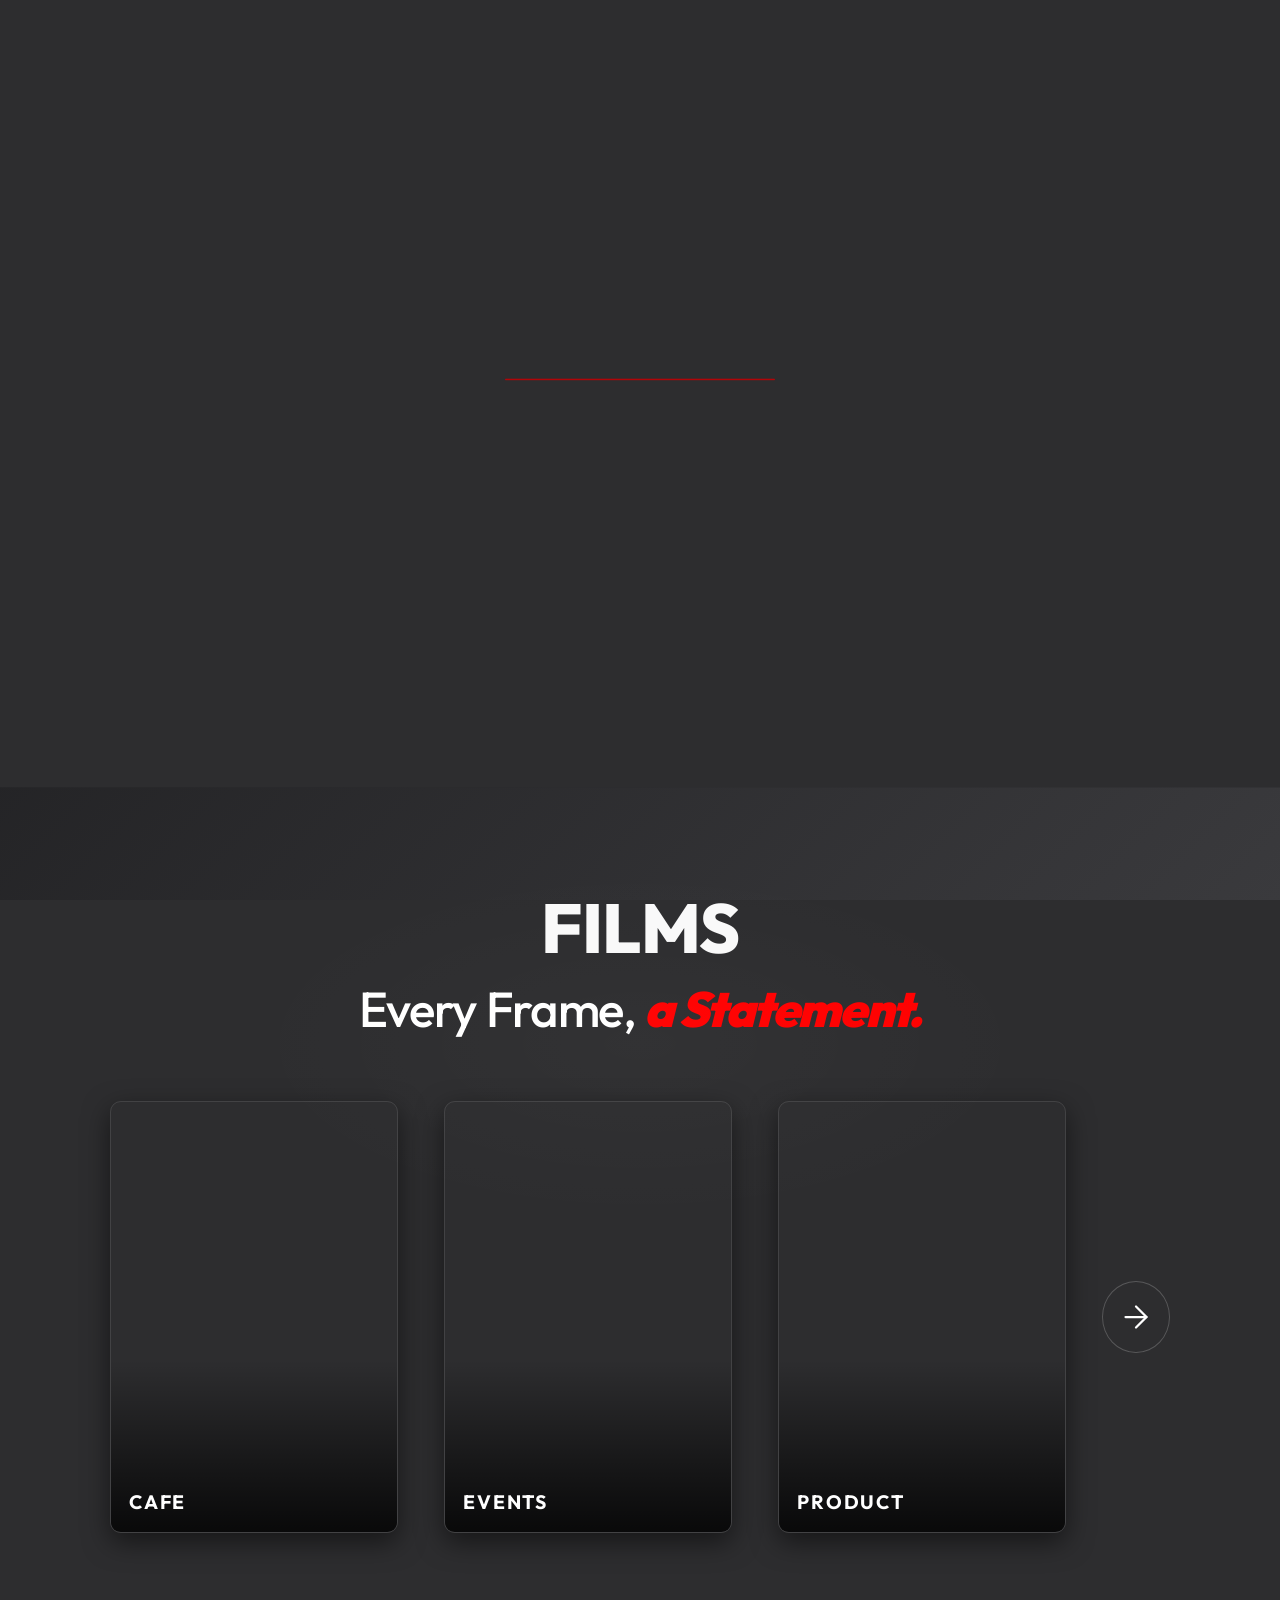
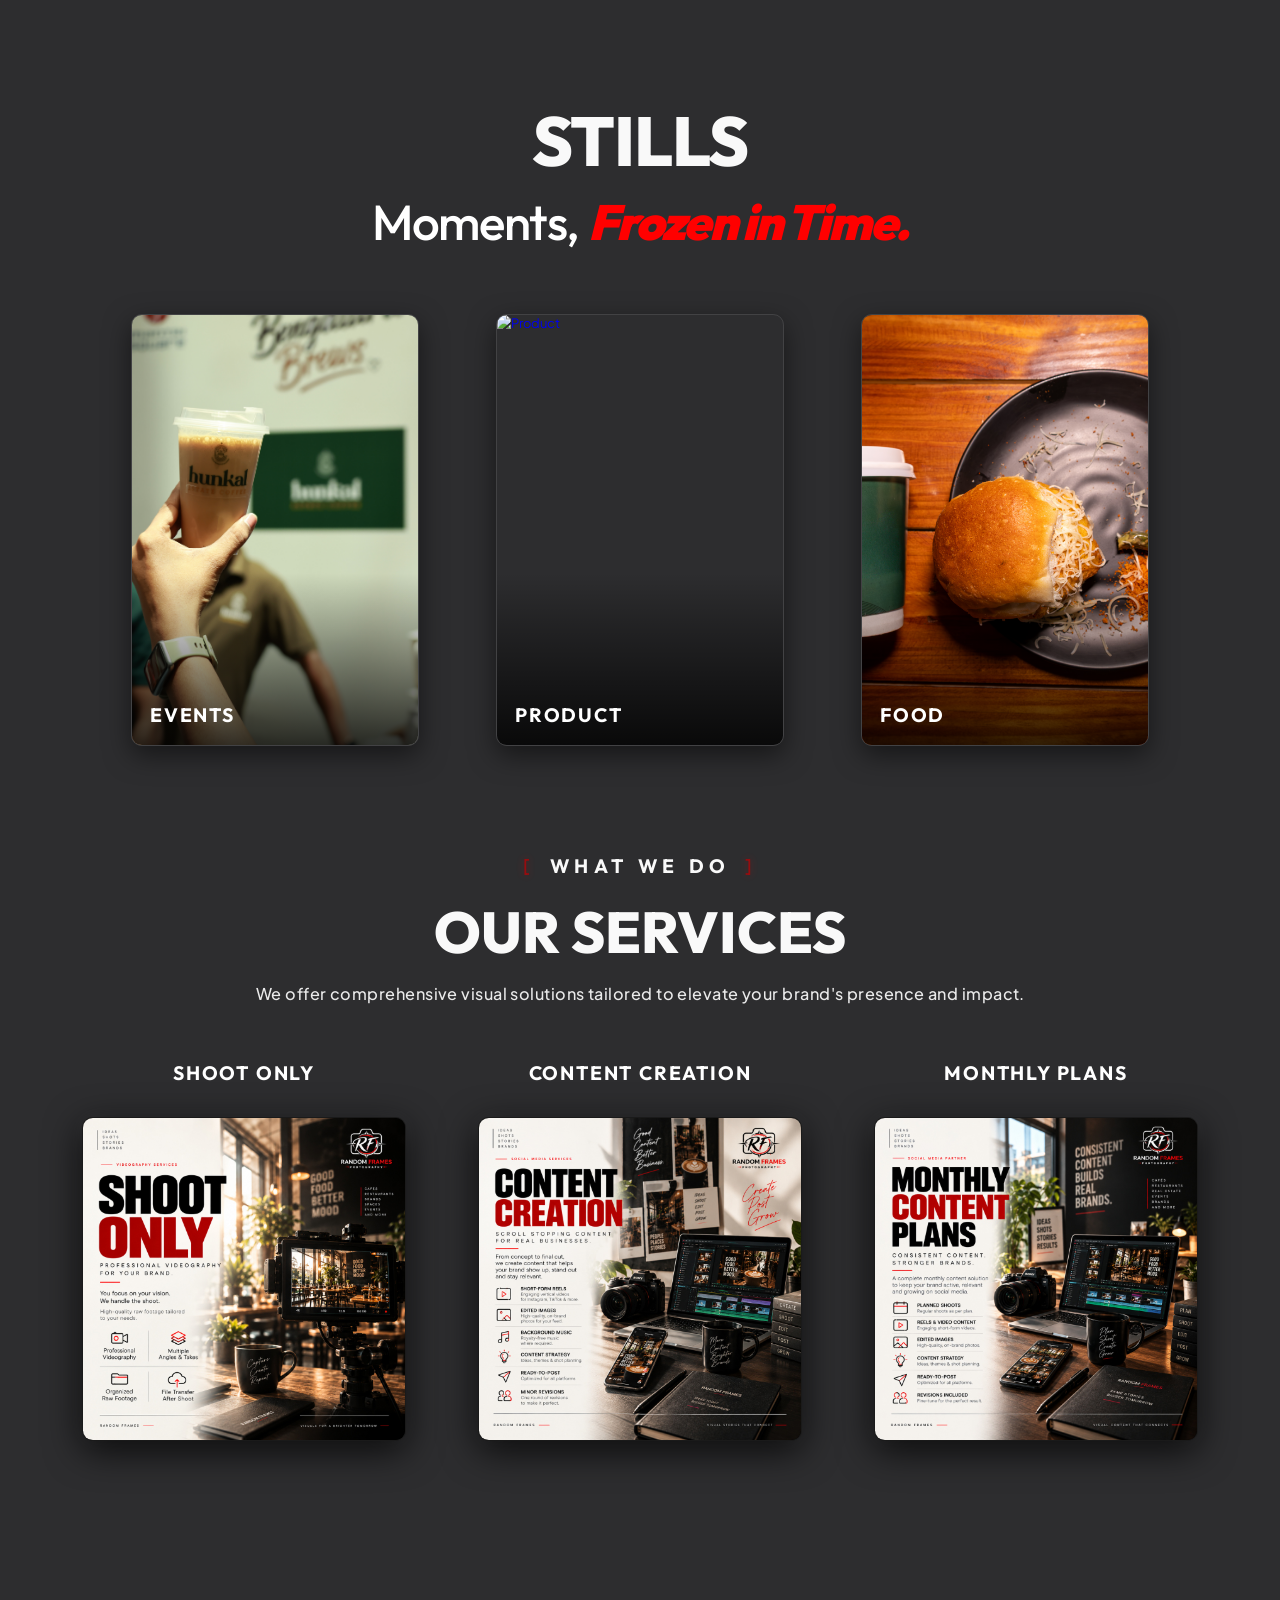
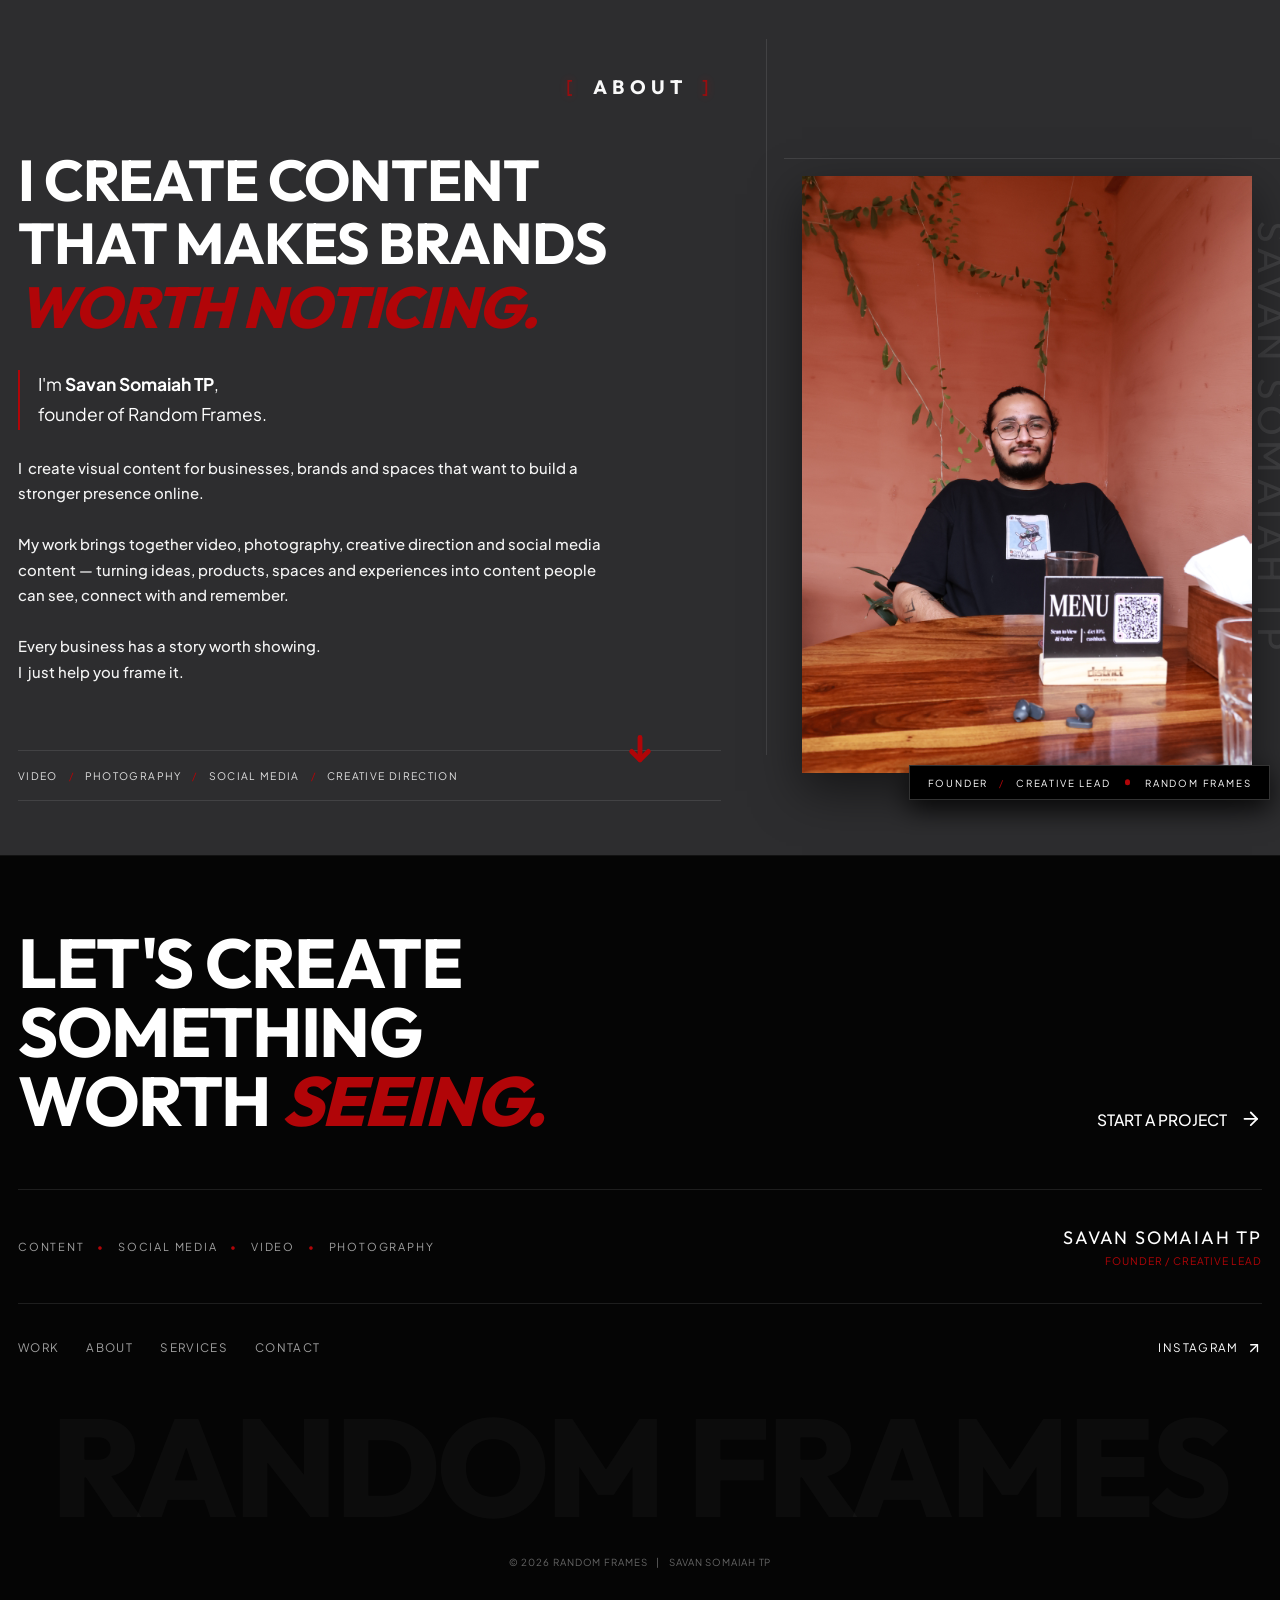
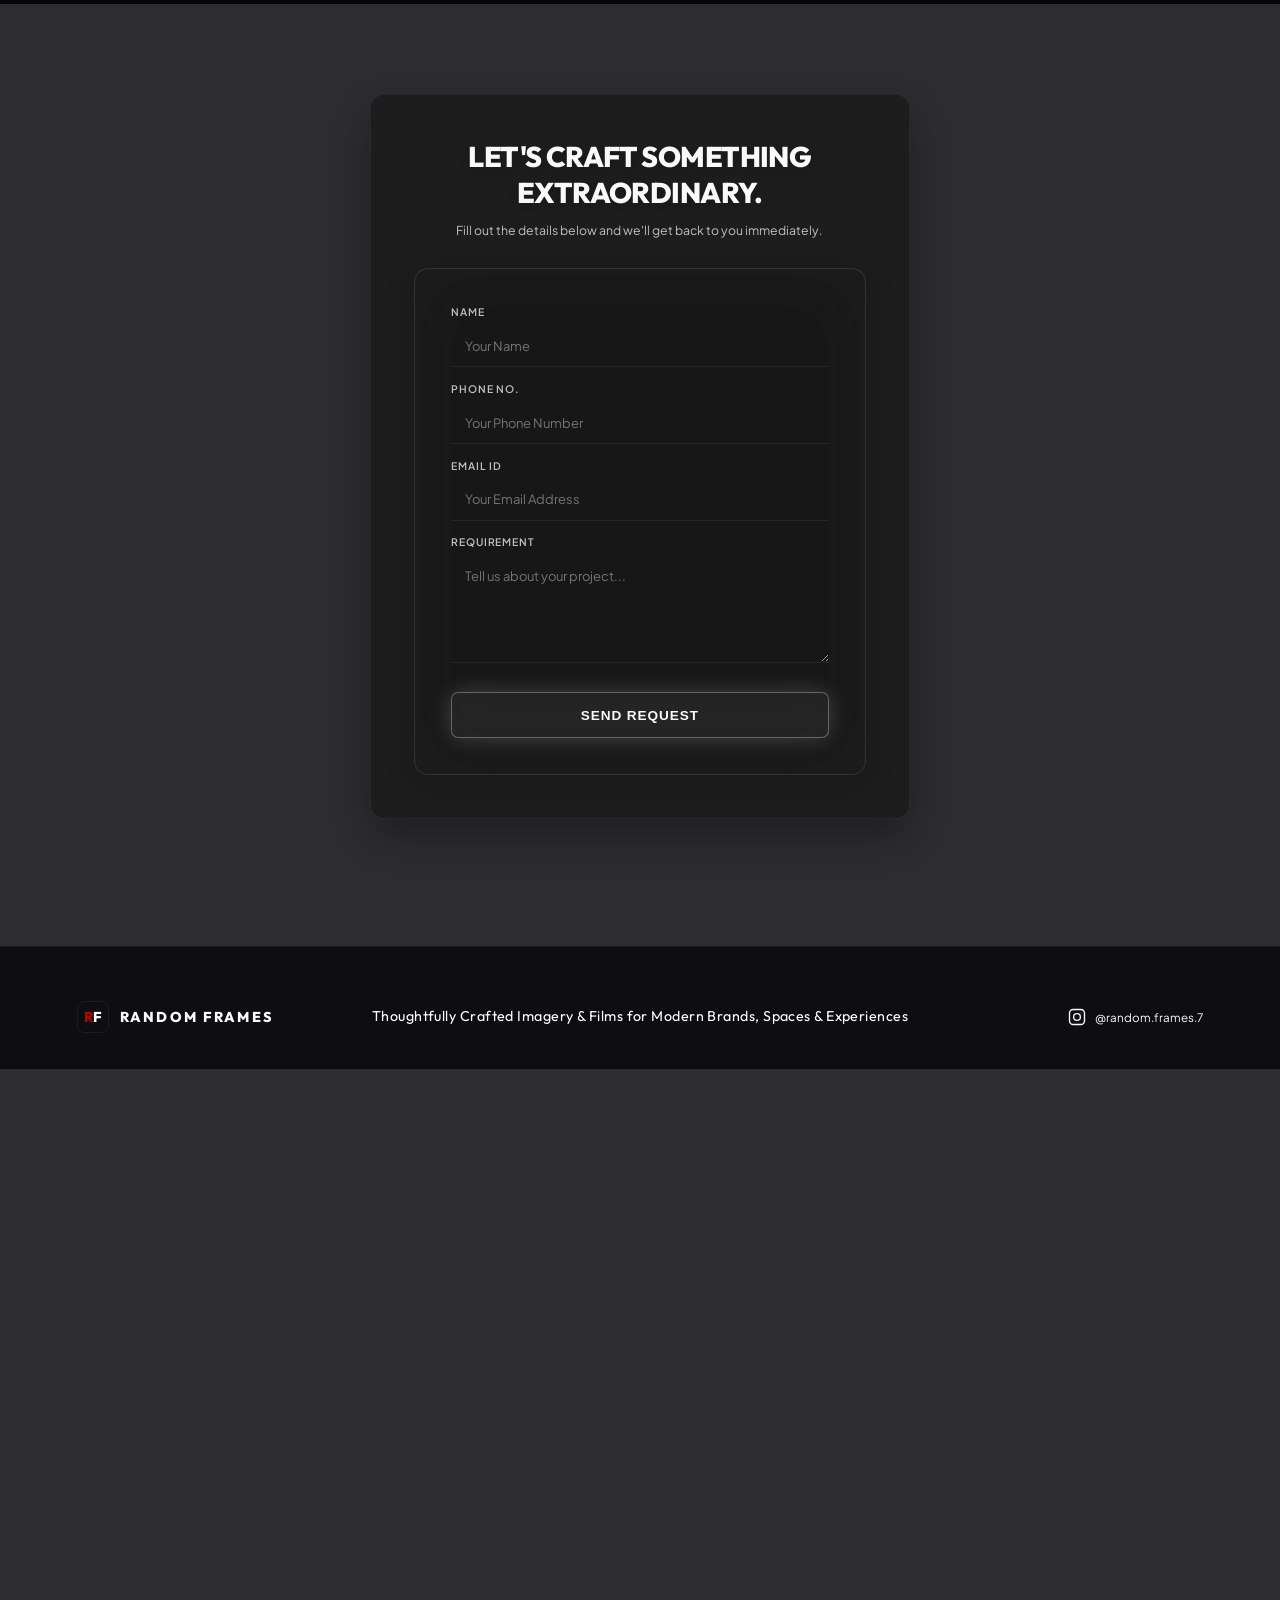
==== commit 4b5aeb7a: "feat: add image gallery page with masonry layout and lightbox functionality" ====
--- a/index.html
+++ b/index.html
@@ -59,7 +59,8 @@
 
       <nav class="nav-menu">
         <a href="#home" class="nav-link active">Home</a>
-        <a href="#portfolio" class="nav-link">Our Work</a>
+        <a href="#portfolio" class="nav-link">FILMS</a>
+        <a href="#stills" class="nav-link">STILLS</a>
         <a href="#services" class="nav-link">Services</a>
         <a href="#about" class="nav-link">About</a>
       </nav>
@@ -100,7 +101,8 @@
     <div class="mobile-nav" id="mobileNav">
     <div class="mobile-nav-links">
         <a href="#home" class="mobile-nav-link">Home</a>
-        <a href="#portfolio" class="mobile-nav-link">Our Work</a>
+        <a href="#portfolio" class="mobile-nav-link">FILMS</a>
+        <a href="#stills" class="mobile-nav-link">STILLS</a>
         <a href="#services" class="mobile-nav-link">Services</a>
         <a href="#about" class="mobile-nav-link">About</a>
         <div class="mobile-social-icons">
@@ -248,11 +250,6 @@
 
       <!-- Section Header -->
       <div class="portfolio-header">
-        <div class="portfolio-header-badge">
-          <span class="badge-dot"></span>
-          Our Work
-        </div>
-
         <h2 class="portfolio-heading">
           <span class="portfolio-heading-line" style="font-weight: 800;">FILMS</span>
         </h2>
@@ -293,6 +290,41 @@
 
     </section>
     <!-- ==================== END PORTFOLIO ==================== -->
+
+
+    <!-- ==================== STILLS PORTFOLIO ==================== -->
+    <section class="stills-section" id="stills">
+      <div class="portfolio-header">
+        <h2 class="portfolio-heading scroll-reveal delay-1">
+          <span class="portfolio-heading-line" style="font-weight: 800;">STILLS</span>
+        </h2>
+
+        <p class="portfolio-subtext scroll-reveal delay-2">
+          Moments, <span>Frozen in Time.</span>
+        </p>
+      </div>
+
+      <div class="stills-teaser-container" id="stillsTeaserContainer" style="padding: 0 6%;">
+        <div class="films-teaser-grid">
+          <!-- EVENTS Tile -->
+          <a href="stills.html?category=events" class="film-teaser-item stills-main-tile" style="cursor: pointer; text-decoration: none;">
+            <div class="film-teaser-label">EVENTS</div>
+            <img src="images/STILLS/Event/Bangaluru Brews/IMG_5463.jpg" class="film-teaser-video" style="object-fit: cover; width: 100%; height: 100%;" alt="Events">
+          </a>
+          <!-- PRODUCT Tile -->
+          <a href="stills.html?category=product" class="film-teaser-item stills-main-tile" style="cursor: pointer; text-decoration: none;">
+            <div class="film-teaser-label">PRODUCT</div>
+            <img src="images/STILLS/Product/Product 1.png" class="film-teaser-video" style="object-fit: cover; width: 100%; height: 100%;" alt="Product">
+          </a>
+          <!-- FOOD Tile -->
+          <a href="stills.html?category=food" class="film-teaser-item stills-main-tile" style="cursor: pointer; text-decoration: none;">
+            <div class="film-teaser-label">FOOD</div>
+            <img src="images/STILLS/Food/Food 1.jpg" class="film-teaser-video" style="object-fit: cover; width: 100%; height: 100%;" alt="Food">
+          </a>
+        </div>
+      </div>
+    </section>
+    <!-- ==================== END STILLS PORTFOLIO ==================== -->
 
 
     <!-- ==================== SERVICES SECTION ==================== -->
@@ -509,6 +541,8 @@
 
   </div> <!-- End app-container -->
 
+
+
   <!-- JavaScript -->
   <script src="script.js"></script>
   <script src="films.js"></script>
--- a/theme-exploration.css
+++ b/theme-exploration.css
@@ -124,6 +124,272 @@
 .mobile-nav-link.active {
   color: var(--accent-red) !important;
   font-weight: 700 !important;
+}
+
+/* ========================================================================= */
+/* STILLS PAGE STYLES */
+/* ========================================================================= */
+
+.stills-section {
+  padding-top: 30px !important;
+  margin-top: 60px !important;
+  scroll-margin-top: 120px !important;
+  width: 100%;
+}
+
+.stills-category-container {
+  padding: 0 6%;
+  margin-top: 60px;
+  display: flex;
+  flex-direction: column;
+  gap: 80px;
+}
+
+.stills-category-block {
+  width: 100%;
+}
+
+.stills-category-title {
+  font-family: var(--font-heading) !important;
+  font-size: 1.5rem !important;
+  font-weight: 700 !important;
+  color: var(--text-primary) !important;
+  margin-bottom: 30px !important;
+  letter-spacing: 0.1em !important;
+  text-transform: uppercase !important;
+  border-bottom: 1px solid var(--glass-border) !important;
+  padding-bottom: 15px !important;
+}
+
+/* Base Grid (Desktop) */
+.stills-grid {
+  display: grid;
+  grid-template-columns: repeat(auto-fill, minmax(300px, 1fr));
+  gap: 20px;
+  width: 100%;
+}
+
+/* Masonry for Event Category */
+.stills-grid.masonry-grid {
+  columns: 3 320px;
+  column-gap: 20px;
+  display: block; /* Override grid for CSS columns */
+}
+
+.stills-grid.masonry-grid .stills-image-wrap {
+  break-inside: avoid;
+  margin-bottom: 20px;
+}
+
+/* Image Wrapping */
+.stills-image-wrap {
+  position: relative;
+  overflow: hidden;
+  border-radius: 8px;
+  cursor: pointer;
+  background: var(--glass-bg);
+  border: 1px solid var(--glass-border);
+  transition: transform 0.4s ease, border-color 0.4s ease, box-shadow 0.4s ease;
+}
+
+.stills-image-wrap:hover {
+  transform: translateY(-5px);
+  border-color: rgba(255, 255, 255, 0.3);
+  box-shadow: 0 10px 30px rgba(0, 0, 0, 0.5);
+}
+
+.stills-image {
+  width: 100%;
+  height: auto;
+  display: block;
+  object-fit: cover;
+  transition: transform 0.6s cubic-bezier(0.16, 1, 0.3, 1);
+}
+
+.stills-image-wrap:hover .stills-image {
+  transform: scale(1.03);
+}
+
+/* Brand Card Overrides for STILLS */
+.stills-brand-card {
+  aspect-ratio: 4/5 !important;
+  height: auto !important;
+}
+
+.stills-brand-card .brand-video-thumb {
+  position: relative !important;
+  display: block;
+  width: 100% !important;
+  height: 100% !important;
+  object-fit: cover !important;
+}
+
+/* Mobile Horizontal Scroll */
+@media (max-width: 768px) {
+  .stills-grid {
+    display: flex;
+    flex-wrap: nowrap;
+    overflow-x: auto;
+    scroll-snap-type: x mandatory;
+    gap: 16px;
+    padding-bottom: 20px; /* Space for scrollbar */
+    /* Hide scrollbar for cleaner look but keep functionality */
+    scrollbar-width: none; 
+    -ms-overflow-style: none;
+  }
+  
+  .stills-grid::-webkit-scrollbar {
+    display: none;
+  }
+
+  .stills-grid.masonry-grid {
+    display: flex; /* Override masonry block */
+    columns: auto; /* Reset columns */
+  }
+
+  .stills-image-wrap {
+    flex: 0 0 85vw; /* Almost full width cards to show photo clearly */
+    scroll-snap-align: center;
+    margin-bottom: 0 !important; /* Reset masonry margin */
+  }
+}
+
+/* ========================================================================= */
+/* IMAGE LIGHTBOX OVERLAY */
+/* ========================================================================= */
+
+.image-lightbox {
+  position: fixed;
+  inset: 0;
+  z-index: 10000;
+  display: flex;
+  align-items: center;
+  justify-content: center;
+  opacity: 0;
+  pointer-events: none;
+  transition: opacity 0.4s ease;
+}
+
+.image-lightbox.active {
+  opacity: 1;
+  pointer-events: all;
+}
+
+.image-lightbox-bg {
+  position: absolute;
+  inset: 0;
+  background: rgba(8, 7, 9, 0.95);
+  backdrop-filter: blur(20px);
+  -webkit-backdrop-filter: blur(20px);
+}
+
+.image-lightbox-container {
+  position: relative;
+  z-index: 10001;
+  max-width: 90vw;
+  max-height: 90vh;
+  display: flex;
+  align-items: center;
+  justify-content: center;
+}
+
+#lightboxImage {
+  max-width: 100%;
+  max-height: 90vh;
+  object-fit: contain;
+  border-radius: 4px;
+  box-shadow: 0 20px 50px rgba(0, 0, 0, 0.8);
+}
+
+.image-lightbox-close {
+  position: absolute;
+  top: -40px;
+  right: -40px;
+  background: var(--glass-bg);
+  border: 1px solid var(--glass-border);
+  color: var(--text-primary);
+  width: 44px;
+  height: 44px;
+  border-radius: 50%;
+  display: flex;
+  align-items: center;
+  justify-content: center;
+  font-size: 1.2rem;
+  cursor: pointer;
+  backdrop-filter: blur(10px);
+  transition: all 0.3s ease;
+}
+
+.image-lightbox-close:hover {
+  background: rgba(255, 255, 255, 0.1);
+  color: var(--accent-red);
+  transform: scale(1.1);
+}
+
+.image-lightbox-nav {
+  position: absolute;
+  top: 50%;
+  transform: translateY(-50%);
+  background: var(--glass-bg);
+  border: 1px solid var(--glass-border);
+  color: var(--text-primary);
+  width: 50px;
+  height: 50px;
+  border-radius: 50%;
+  display: flex;
+  align-items: center;
+  justify-content: center;
+  font-size: 1.5rem;
+  cursor: pointer;
+  backdrop-filter: blur(10px);
+  transition: all 0.3s ease;
+  z-index: 10002;
+}
+
+.image-lightbox-nav.prev {
+  left: -70px;
+}
+
+.image-lightbox-nav.next {
+  right: -70px;
+}
+
+.image-lightbox-nav:hover {
+  background: rgba(255, 255, 255, 0.1);
+  color: var(--accent-red);
+  transform: translateY(-50%) scale(1.1);
+}
+
+.image-lightbox-counter {
+  position: absolute;
+  bottom: -40px;
+  left: 50%;
+  transform: translateX(-50%);
+  color: var(--text-secondary);
+  font-family: var(--font-primary);
+  font-size: 0.9rem;
+  letter-spacing: 0.1em;
+}
+
+@media (max-width: 768px) {
+  .image-lightbox-close {
+    top: -50px;
+    right: 0;
+  }
+  
+  .image-lightbox-nav {
+    width: 40px;
+    height: 40px;
+    font-size: 1.2rem;
+  }
+  
+  .image-lightbox-nav.prev {
+    left: 10px;
+  }
+  
+  .image-lightbox-nav.next {
+    right: 10px;
+  }
 }
 
 /* Hero */
@@ -347,7 +613,7 @@
 /* Portfolio Grid */
 .portfolio-section {
   background: transparent !important;
-  border-top: 1px solid var(--glass-border) !important;
+  border-top: none !important;
   padding-top: 30px !important;
   margin-top: 60px !important;
   scroll-margin-top: 120px !important;
@@ -430,9 +696,11 @@
 
 .films-teaser-grid {
   display: flex !important;
-  gap: 24px !important;
+  gap: clamp(20px, 4vw, 60px) !important; /* Dynamic gap for smaller screens */
   flex: 1 !important;
-  justify-content: center !important;
+  justify-content: space-evenly !important; /* Spread equally horizontally */
+  max-width: 1200px !important; /* Prevent spreading too far on ultrawide */
+  margin: 0 auto !important;
 }
 
 .film-teaser-item {
@@ -554,7 +822,7 @@
 /* Services */
 .services-section {
   background: transparent !important;
-  border-top: 1px solid var(--glass-border) !important;
+  border-top: none !important;
 }
 
 .services-badge {
@@ -614,7 +882,7 @@
 /* Contact Form */
 .contact-section {
   background: transparent !important;
-  border-top: 1px solid var(--glass-border) !important;
+  border-top: none !important;
   padding-top: 100px !important;
   padding-bottom: 100px !important;
 }
@@ -707,18 +975,26 @@
 }
 
 .footer-tagline {
-  color: var(--text-secondary) !important;
+  color: #ffffff !important; /* Force bright white to ensure visibility */
+  font-family: var(--font-heading) !important;
+  font-size: 1.1rem !important;
+  font-weight: 400 !important;
+  max-width: none !important; /* Remove max-width constraint */
+  white-space: nowrap !important; /* Force single straight line */
+  letter-spacing: 0.5px !important;
+  opacity: 1 !important;
+  visibility: visible !important;
 }
 
 .footer-social-link {
   color: var(--text-primary) !important;
-  background: var(--glass-bg) !important;
-  border: 1px solid var(--glass-border) !important;
+  background: transparent !important;
+  border: none !important;
+  padding: 0 !important; /* Remove padding if any */
 }
 
 .footer-social-link:hover {
   color: var(--accent-red) !important;
-  border-color: var(--accent-red) !important;
 }
 
 .footer-rf {
